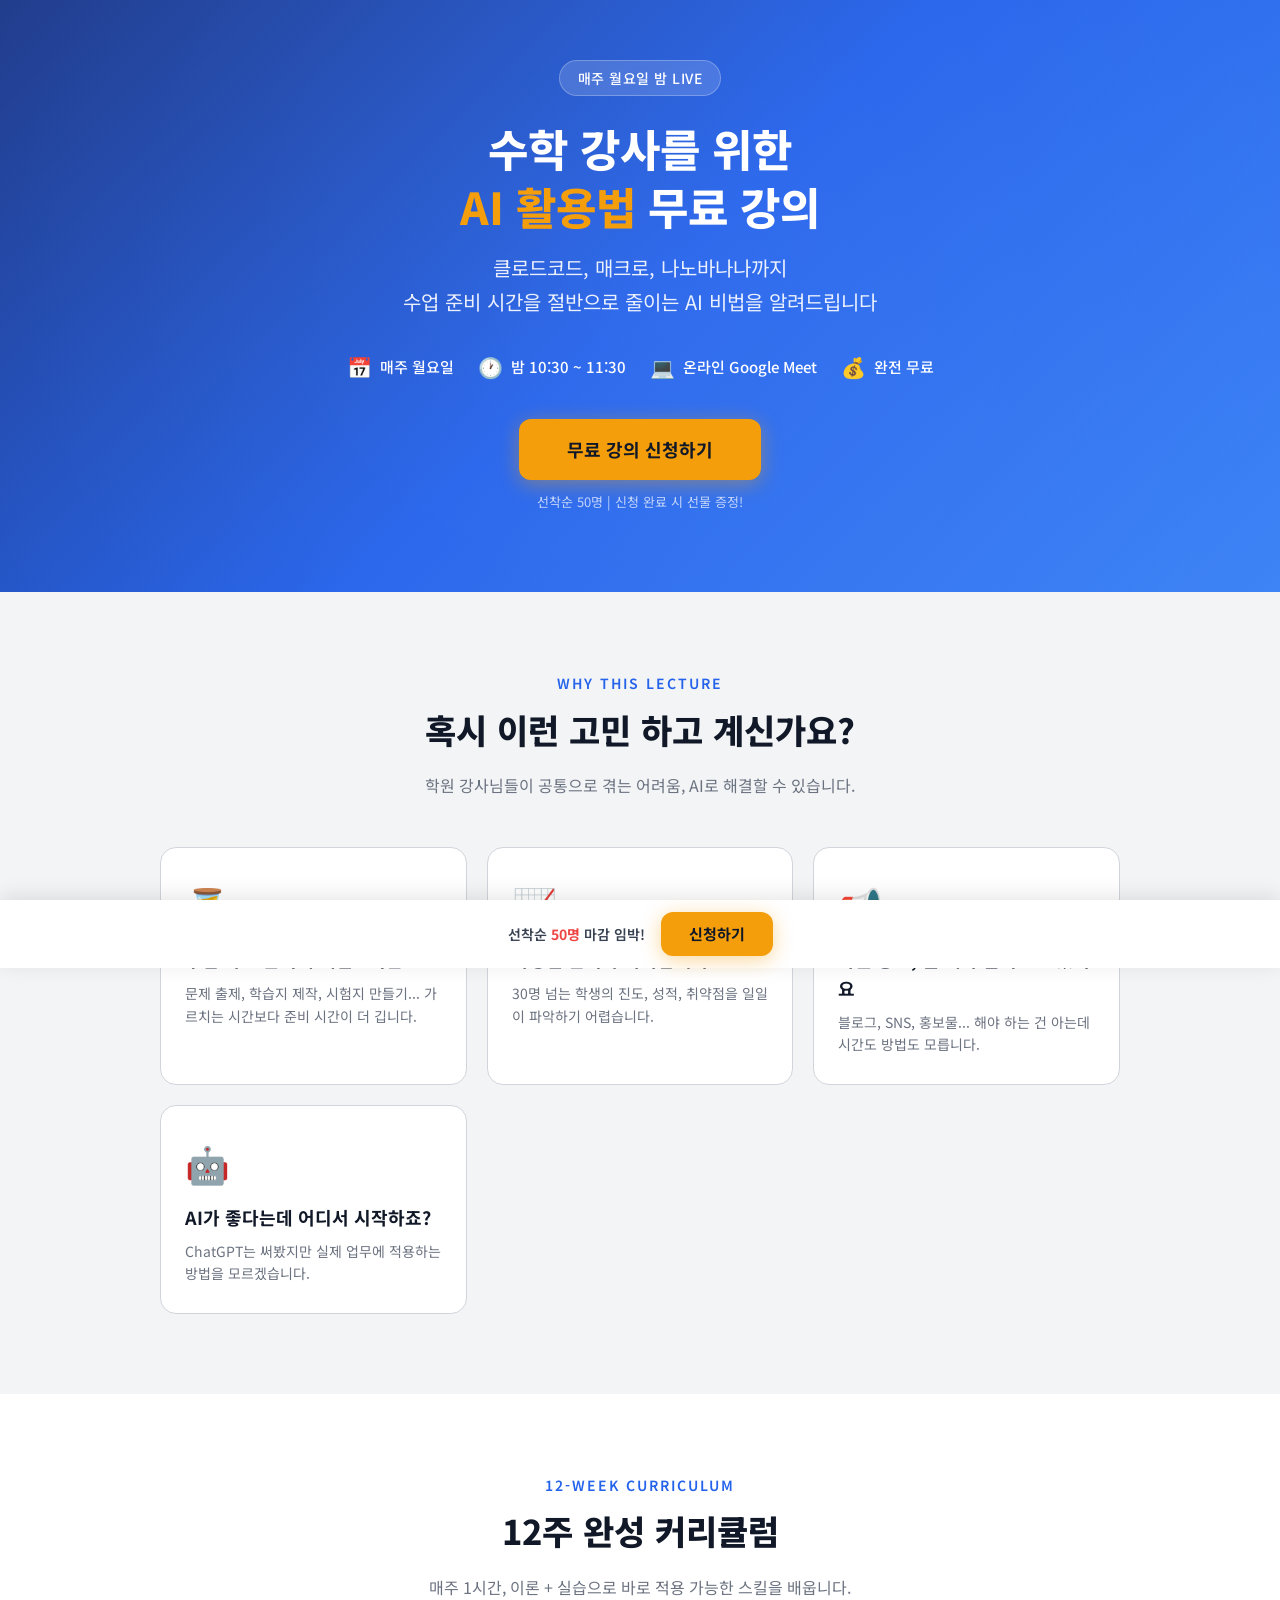
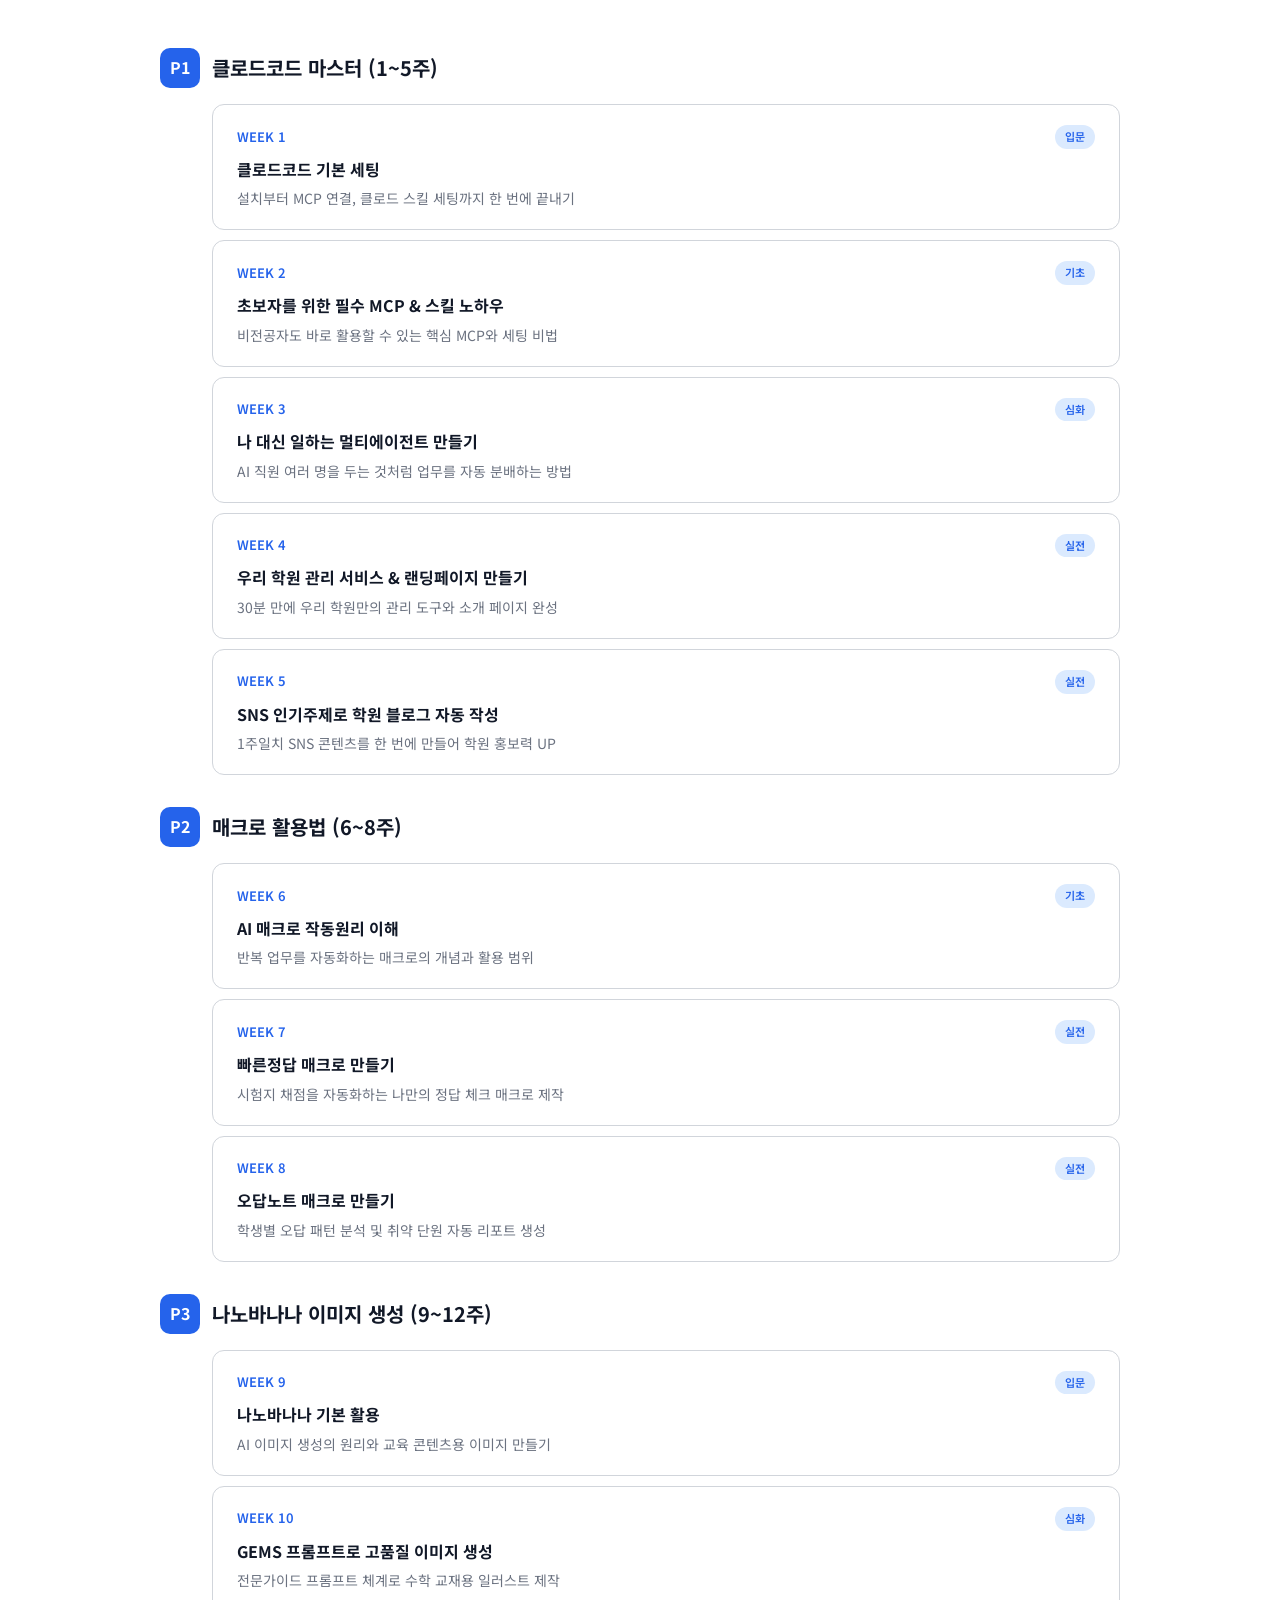
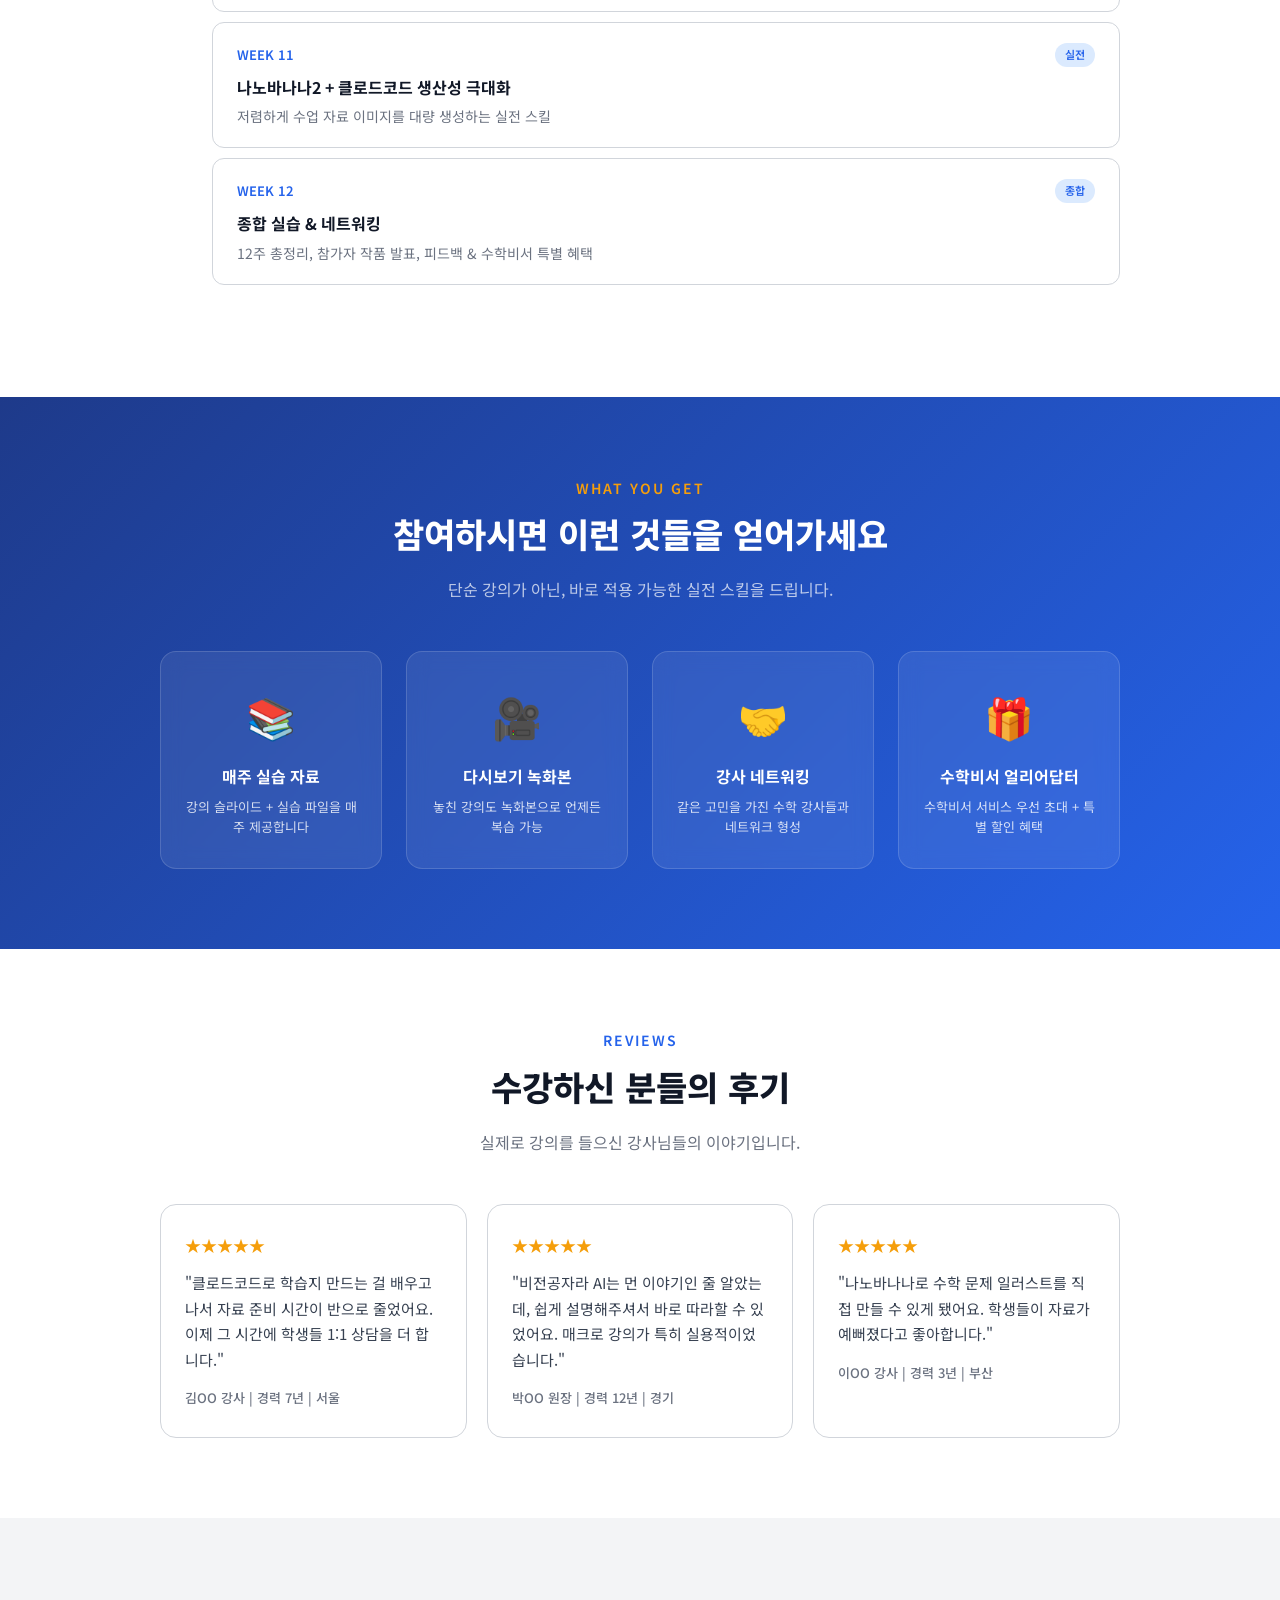
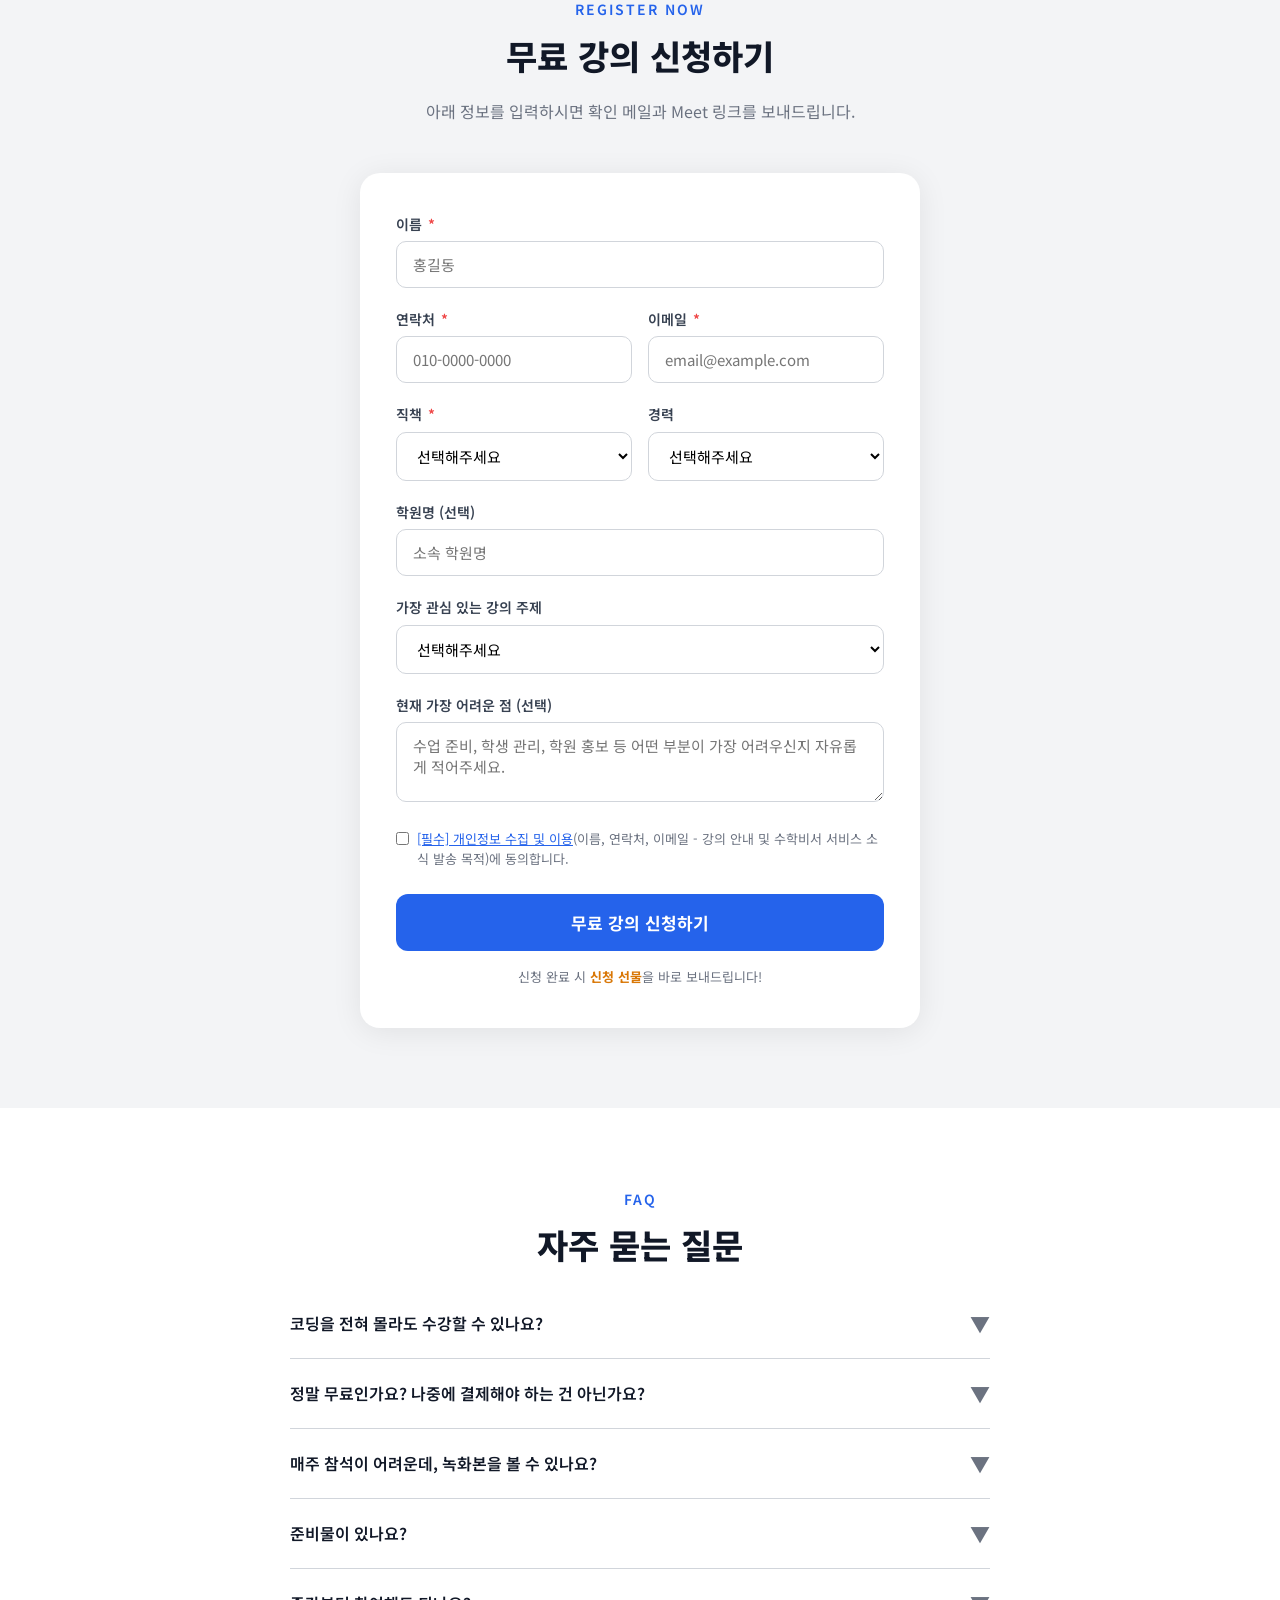
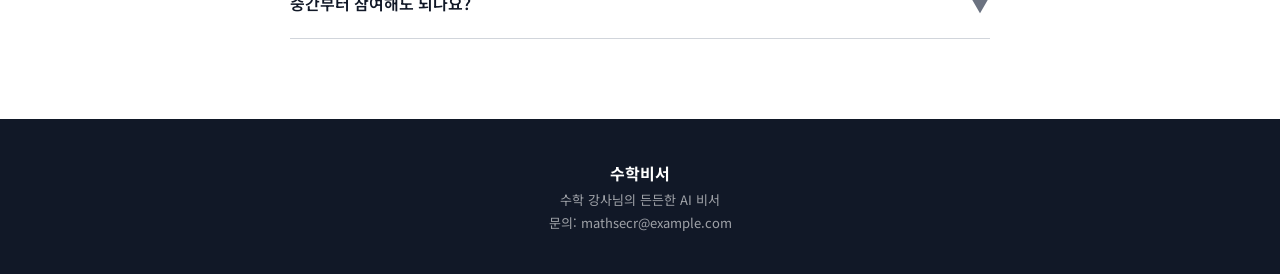
==== index.html @ 3b05a158 "수학비서 AI 강의 랜딩페이지 + GAS 자동화 시스템 - 랜딩페이지: 강의 소개, 커리큘럼, 후기, 신청 폼 - 2단계 신청 플로우: 기본 폼 → 인식도 설문 모달 → 완료 - " ====
<!DOCTYPE html>
<html lang="ko">
<head>
  <meta charset="UTF-8">
  <meta name="viewport" content="width=device-width, initial-scale=1.0">
  <title>수학비서 AI 활용법 강의 - 매주 월요일 밤 10:30</title>
  <meta name="description" content="학원 강사님, 원장님을 위한 AI 활용법 무료 강의. 클로드코드, 매크로, 나노바나나로 수업 준비 시간을 절반으로 줄이세요.">
  <link rel="preconnect" href="https://fonts.googleapis.com">
  <link href="https://fonts.googleapis.com/css2?family=Noto+Sans+KR:wght@400;500;600;700;800&display=swap" rel="stylesheet">
  <style>
    * { margin: 0; padding: 0; box-sizing: border-box; }

    :root {
      --primary: #2563EB;
      --primary-dark: #1D4ED8;
      --primary-light: #DBEAFE;
      --accent: #F59E0B;
      --accent-dark: #D97706;
      --dark: #111827;
      --gray-700: #374151;
      --gray-500: #6B7280;
      --gray-300: #D1D5DB;
      --gray-100: #F3F4F6;
      --white: #FFFFFF;
      --success: #10B981;
    }

    body {
      font-family: 'Noto Sans KR', -apple-system, BlinkMacSystemFont, sans-serif;
      color: var(--dark);
      line-height: 1.6;
      overflow-x: hidden;
    }

    /* ── Hero Section ── */
    .hero {
      background: linear-gradient(135deg, #1E3A8A 0%, #2563EB 50%, #3B82F6 100%);
      color: var(--white);
      padding: 60px 20px 80px;
      text-align: center;
      position: relative;
      overflow: hidden;
    }

    .hero::before {
      content: '';
      position: absolute;
      top: -50%;
      left: -50%;
      width: 200%;
      height: 200%;
      background: radial-gradient(circle, rgba(255,255,255,0.05) 0%, transparent 70%);
      animation: pulse 8s ease-in-out infinite;
    }

    @keyframes pulse {
      0%, 100% { transform: scale(1); }
      50% { transform: scale(1.1); }
    }

    .hero-content {
      position: relative;
      z-index: 1;
      max-width: 720px;
      margin: 0 auto;
    }

    .badge {
      display: inline-block;
      background: rgba(255, 255, 255, 0.15);
      backdrop-filter: blur(10px);
      border: 1px solid rgba(255, 255, 255, 0.25);
      padding: 6px 18px;
      border-radius: 50px;
      font-size: 14px;
      font-weight: 500;
      margin-bottom: 24px;
      letter-spacing: 0.5px;
    }

    .hero h1 {
      font-size: clamp(28px, 5vw, 44px);
      font-weight: 800;
      line-height: 1.3;
      margin-bottom: 16px;
    }

    .hero h1 .highlight {
      color: var(--accent);
    }

    .hero-desc {
      font-size: clamp(16px, 2.5vw, 20px);
      opacity: 0.9;
      margin-bottom: 32px;
      line-height: 1.7;
    }

    .hero-meta {
      display: flex;
      justify-content: center;
      gap: 24px;
      flex-wrap: wrap;
      margin-bottom: 36px;
    }

    .hero-meta-item {
      display: flex;
      align-items: center;
      gap: 8px;
      font-size: 15px;
      font-weight: 500;
    }

    .hero-meta-item .icon {
      font-size: 20px;
    }

    .cta-button {
      display: inline-block;
      background: var(--accent);
      color: var(--dark);
      padding: 16px 48px;
      border-radius: 12px;
      font-size: 18px;
      font-weight: 700;
      text-decoration: none;
      transition: all 0.3s;
      border: none;
      cursor: pointer;
      box-shadow: 0 4px 20px rgba(245, 158, 11, 0.4);
    }

    .cta-button:hover {
      background: var(--accent-dark);
      transform: translateY(-2px);
      box-shadow: 0 6px 25px rgba(245, 158, 11, 0.5);
    }

    .cta-sub {
      margin-top: 12px;
      font-size: 13px;
      opacity: 0.7;
    }

    /* ── Section common ── */
    section {
      padding: 80px 20px;
    }

    .container {
      max-width: 960px;
      margin: 0 auto;
    }

    .section-label {
      text-align: center;
      font-size: 14px;
      font-weight: 600;
      color: var(--primary);
      text-transform: uppercase;
      letter-spacing: 2px;
      margin-bottom: 8px;
    }

    .section-title {
      text-align: center;
      font-size: clamp(24px, 4vw, 34px);
      font-weight: 800;
      margin-bottom: 16px;
    }

    .section-desc {
      text-align: center;
      font-size: 16px;
      color: var(--gray-500);
      max-width: 600px;
      margin: 0 auto 48px;
    }

    /* ── Pain Points ── */
    .pain-section {
      background: var(--gray-100);
    }

    .pain-grid {
      display: grid;
      grid-template-columns: repeat(auto-fit, minmax(260px, 1fr));
      gap: 20px;
    }

    .pain-card {
      background: var(--white);
      border-radius: 16px;
      padding: 28px 24px;
      border: 1px solid var(--gray-300);
      transition: transform 0.2s;
    }

    .pain-card:hover {
      transform: translateY(-4px);
    }

    .pain-icon {
      font-size: 36px;
      margin-bottom: 12px;
    }

    .pain-card h3 {
      font-size: 18px;
      font-weight: 700;
      margin-bottom: 8px;
    }

    .pain-card p {
      font-size: 14px;
      color: var(--gray-500);
      line-height: 1.6;
    }

    /* ── Curriculum ── */
    .curriculum-list {
      display: flex;
      flex-direction: column;
      gap: 16px;
    }

    .curr-part {
      margin-bottom: 32px;
    }

    .curr-part-header {
      display: flex;
      align-items: center;
      gap: 12px;
      margin-bottom: 16px;
    }

    .curr-part-num {
      background: var(--primary);
      color: var(--white);
      width: 40px;
      height: 40px;
      border-radius: 10px;
      display: flex;
      align-items: center;
      justify-content: center;
      font-weight: 700;
      font-size: 16px;
      flex-shrink: 0;
    }

    .curr-part-title {
      font-size: 20px;
      font-weight: 700;
    }

    .curr-week {
      background: var(--white);
      border: 1px solid var(--gray-300);
      border-radius: 12px;
      padding: 20px 24px;
      margin-left: 52px;
      margin-bottom: 10px;
      transition: border-color 0.2s;
    }

    .curr-week:hover {
      border-color: var(--primary);
    }

    .curr-week-header {
      display: flex;
      justify-content: space-between;
      align-items: center;
      margin-bottom: 8px;
    }

    .curr-week-num {
      font-size: 13px;
      font-weight: 600;
      color: var(--primary);
    }

    .curr-week-tag {
      font-size: 11px;
      background: var(--primary-light);
      color: var(--primary);
      padding: 3px 10px;
      border-radius: 50px;
      font-weight: 600;
    }

    .curr-week h4 {
      font-size: 16px;
      font-weight: 700;
      margin-bottom: 6px;
    }

    .curr-week p {
      font-size: 14px;
      color: var(--gray-500);
      line-height: 1.5;
    }

    /* ── Benefits ── */
    .benefit-section {
      background: linear-gradient(135deg, #1E3A8A 0%, #2563EB 100%);
      color: var(--white);
    }

    .benefit-section .section-label { color: var(--accent); }
    .benefit-section .section-desc { color: rgba(255,255,255,0.7); }

    .benefit-grid {
      display: grid;
      grid-template-columns: repeat(auto-fit, minmax(200px, 1fr));
      gap: 24px;
    }

    .benefit-card {
      text-align: center;
      padding: 32px 20px;
      background: rgba(255, 255, 255, 0.08);
      border: 1px solid rgba(255, 255, 255, 0.15);
      border-radius: 16px;
      backdrop-filter: blur(10px);
    }

    .benefit-icon {
      font-size: 40px;
      margin-bottom: 16px;
    }

    .benefit-card h3 {
      font-size: 16px;
      font-weight: 700;
      margin-bottom: 8px;
    }

    .benefit-card p {
      font-size: 13px;
      opacity: 0.8;
      line-height: 1.5;
    }

    /* ── Reviews ── */
    .review-grid {
      display: grid;
      grid-template-columns: repeat(auto-fit, minmax(280px, 1fr));
      gap: 20px;
    }

    .review-card {
      background: var(--white);
      border: 1px solid var(--gray-300);
      border-radius: 16px;
      padding: 28px 24px;
    }

    .review-stars {
      color: var(--accent);
      font-size: 16px;
      margin-bottom: 12px;
    }

    .review-text {
      font-size: 15px;
      line-height: 1.7;
      margin-bottom: 16px;
      color: var(--gray-700);
    }

    .review-author {
      font-size: 13px;
      color: var(--gray-500);
      font-weight: 500;
    }

    /* ── Registration Form ── */
    .form-section {
      background: var(--gray-100);
    }

    .form-wrapper {
      max-width: 560px;
      margin: 0 auto;
      background: var(--white);
      border-radius: 20px;
      padding: 40px 36px;
      box-shadow: 0 4px 30px rgba(0, 0, 0, 0.08);
    }

    .form-group {
      margin-bottom: 20px;
    }

    .form-group label {
      display: block;
      font-size: 14px;
      font-weight: 600;
      margin-bottom: 6px;
      color: var(--gray-700);
    }

    .form-group label .required {
      color: #EF4444;
      margin-left: 2px;
    }

    .form-group input,
    .form-group select,
    .form-group textarea {
      width: 100%;
      padding: 12px 16px;
      border: 1px solid var(--gray-300);
      border-radius: 10px;
      font-size: 15px;
      font-family: inherit;
      transition: border-color 0.2s;
      background: var(--white);
    }

    .form-group input:focus,
    .form-group select:focus,
    .form-group textarea:focus {
      outline: none;
      border-color: var(--primary);
      box-shadow: 0 0 0 3px var(--primary-light);
    }

    .form-group textarea {
      height: 80px;
      resize: vertical;
    }

    .form-row {
      display: grid;
      grid-template-columns: 1fr 1fr;
      gap: 16px;
    }

    /* ── Survey Section ── */
    .survey-divider {
      text-align: center;
      margin: 32px 0 24px;
      position: relative;
    }

    .survey-divider::before {
      content: '';
      position: absolute;
      top: 50%;
      left: 0;
      right: 0;
      height: 1px;
      background: var(--gray-300);
    }

    .survey-divider span {
      position: relative;
      background: var(--white);
      padding: 0 16px;
      font-size: 15px;
      font-weight: 700;
      color: var(--primary);
    }

    .survey-intro {
      font-size: 13px;
      color: var(--gray-500);
      text-align: center;
      margin-bottom: 24px;
      line-height: 1.6;
    }

    .survey-category {
      margin-bottom: 20px;
    }

    .survey-category-title {
      font-size: 14px;
      font-weight: 700;
      color: var(--gray-700);
      margin-bottom: 10px;
      padding-left: 4px;
      display: flex;
      align-items: center;
      gap: 6px;
    }

    .survey-category-title .cat-icon {
      font-size: 16px;
    }

    .survey-item {
      display: flex;
      justify-content: space-between;
      align-items: center;
      padding: 10px 14px;
      background: var(--gray-100);
      border-radius: 10px;
      margin-bottom: 8px;
      gap: 12px;
    }

    .survey-item-text {
      font-size: 13px;
      color: var(--gray-700);
      line-height: 1.5;
      flex: 1;
    }

    .ox-toggle {
      display: flex;
      gap: 4px;
      flex-shrink: 0;
    }

    .ox-btn {
      width: 36px;
      height: 32px;
      border: 1.5px solid var(--gray-300);
      border-radius: 8px;
      background: var(--white);
      font-size: 13px;
      font-weight: 700;
      cursor: pointer;
      transition: all 0.2s;
      font-family: inherit;
      color: var(--gray-500);
    }

    .ox-btn:hover {
      border-color: var(--primary);
    }

    .ox-btn.selected-o {
      background: #DBEAFE;
      border-color: var(--primary);
      color: var(--primary);
    }

    .ox-btn.selected-x {
      background: #FEE2E2;
      border-color: #EF4444;
      color: #EF4444;
    }

    .chip-group {
      display: flex;
      flex-wrap: wrap;
      gap: 8px;
    }

    .chip {
      padding: 6px 14px;
      border: 1.5px solid var(--gray-300);
      border-radius: 50px;
      font-size: 13px;
      background: var(--white);
      cursor: pointer;
      transition: all 0.2s;
      font-family: inherit;
      color: var(--gray-700);
    }

    .chip:hover {
      border-color: var(--primary);
    }

    .chip.selected {
      background: var(--primary-light);
      border-color: var(--primary);
      color: var(--primary);
      font-weight: 600;
    }

    .checkbox-group {
      display: flex;
      align-items: flex-start;
      gap: 8px;
      margin-top: 16px;
    }

    .checkbox-group input[type="checkbox"] {
      width: auto;
      margin-top: 3px;
    }

    .checkbox-group label {
      font-size: 13px;
      color: var(--gray-500);
      font-weight: 400;
      margin-bottom: 0;
    }

    .checkbox-group a {
      color: var(--primary);
      text-decoration: underline;
    }

    .submit-btn {
      width: 100%;
      padding: 16px;
      background: var(--primary);
      color: var(--white);
      border: none;
      border-radius: 12px;
      font-size: 17px;
      font-weight: 700;
      font-family: inherit;
      cursor: pointer;
      transition: all 0.3s;
      margin-top: 24px;
    }

    .submit-btn:hover {
      background: var(--primary-dark);
      transform: translateY(-1px);
    }

    .submit-btn:disabled {
      background: var(--gray-300);
      cursor: not-allowed;
      transform: none;
    }

    .form-note {
      text-align: center;
      font-size: 13px;
      color: var(--gray-500);
      margin-top: 16px;
    }

    /* ── Success Modal ── */
    .modal-overlay {
      display: none;
      position: fixed;
      top: 0;
      left: 0;
      width: 100%;
      height: 100%;
      background: rgba(0, 0, 0, 0.5);
      z-index: 1000;
      justify-content: center;
      align-items: center;
      padding: 20px;
    }

    .modal-overlay.active {
      display: flex;
    }

    .modal {
      background: var(--white);
      border-radius: 20px;
      padding: 48px 36px;
      max-width: 460px;
      width: 100%;
      text-align: center;
      animation: modalIn 0.3s ease-out;
    }

    @keyframes modalIn {
      from { transform: scale(0.9); opacity: 0; }
      to { transform: scale(1); opacity: 1; }
    }

    .modal-icon {
      font-size: 56px;
      margin-bottom: 16px;
    }

    .modal h2 {
      font-size: 22px;
      font-weight: 800;
      margin-bottom: 12px;
    }

    .modal p {
      font-size: 15px;
      color: var(--gray-500);
      line-height: 1.7;
      margin-bottom: 24px;
    }

    .modal-btn {
      display: inline-block;
      padding: 12px 36px;
      background: var(--primary);
      color: var(--white);
      border: none;
      border-radius: 10px;
      font-size: 15px;
      font-weight: 600;
      font-family: inherit;
      cursor: pointer;
      transition: background 0.2s;
    }

    .modal-btn:hover {
      background: var(--primary-dark);
    }

    /* ── Survey Modal ── */
    .survey-modal {
      background: var(--white);
      border-radius: 20px;
      max-width: 620px;
      width: 100%;
      max-height: 90vh;
      display: flex;
      flex-direction: column;
      animation: modalIn 0.3s ease-out;
    }

    .survey-modal-header {
      padding: 32px 32px 0;
      text-align: center;
      flex-shrink: 0;
    }

    .survey-modal-header .modal-icon {
      font-size: 48px;
      margin-bottom: 8px;
    }

    .survey-modal-header h2 {
      font-size: 20px;
      font-weight: 800;
      margin-bottom: 6px;
    }

    .survey-modal-header p {
      font-size: 13px;
      color: var(--gray-500);
      line-height: 1.6;
      margin-bottom: 0;
    }

    .survey-modal-body {
      padding: 24px 32px;
      overflow-y: auto;
      flex: 1;
    }

    .survey-modal-footer {
      padding: 16px 32px 28px;
      flex-shrink: 0;
      border-top: 1px solid var(--gray-100);
    }

    .survey-progress {
      display: flex;
      align-items: center;
      gap: 12px;
      margin-bottom: 16px;
    }

    .survey-progress-bar {
      flex: 1;
      height: 6px;
      background: var(--gray-100);
      border-radius: 3px;
      overflow: hidden;
    }

    .survey-progress-fill {
      height: 100%;
      background: var(--primary);
      border-radius: 3px;
      transition: width 0.3s ease;
      width: 0%;
    }

    .survey-progress-text {
      font-size: 12px;
      color: var(--gray-500);
      font-weight: 600;
      white-space: nowrap;
    }

    .gift-banner {
      display: flex;
      align-items: center;
      gap: 10px;
      background: linear-gradient(135deg, #FEF3C7, #FDE68A);
      border: 1.5px solid var(--accent);
      border-radius: 12px;
      padding: 12px 16px;
      margin-bottom: 14px;
    }

    .gift-banner-icon {
      font-size: 28px;
      flex-shrink: 0;
    }

    .gift-banner-text {
      font-size: 13px;
      color: var(--gray-700);
      line-height: 1.5;
    }

    .gift-banner-text strong {
      color: var(--accent-dark);
    }

    .survey-submit-btn {
      width: 100%;
      padding: 14px;
      background: linear-gradient(135deg, var(--accent), var(--accent-dark));
      color: var(--dark);
      border: none;
      border-radius: 12px;
      font-size: 16px;
      font-weight: 700;
      font-family: inherit;
      cursor: pointer;
      transition: all 0.3s;
      box-shadow: 0 4px 16px rgba(245, 158, 11, 0.35);
    }

    .survey-submit-btn:hover {
      background: linear-gradient(135deg, var(--accent-dark), #B45309);
      transform: translateY(-1px);
      box-shadow: 0 6px 20px rgba(245, 158, 11, 0.45);
    }

    .survey-submit-btn:disabled {
      background: var(--gray-300);
      cursor: not-allowed;
      transform: none;
    }

    @media (max-width: 640px) {
      .survey-modal {
        max-height: 95vh;
        border-radius: 16px;
      }
      .survey-modal-header { padding: 24px 20px 0; }
      .survey-modal-body { padding: 20px; }
      .survey-modal-footer { padding: 12px 20px 20px; }
    }

    /* ── FAQ ── */
    .faq-list {
      max-width: 700px;
      margin: 0 auto;
    }

    .faq-item {
      border-bottom: 1px solid var(--gray-300);
      padding: 20px 0;
    }

    .faq-question {
      display: flex;
      justify-content: space-between;
      align-items: center;
      cursor: pointer;
      font-size: 16px;
      font-weight: 600;
      color: var(--dark);
      background: none;
      border: none;
      width: 100%;
      text-align: left;
      font-family: inherit;
      padding: 0;
    }

    .faq-question .arrow {
      transition: transform 0.3s;
      font-size: 20px;
      color: var(--gray-500);
      flex-shrink: 0;
      margin-left: 12px;
    }

    .faq-item.open .faq-question .arrow {
      transform: rotate(180deg);
    }

    .faq-answer {
      max-height: 0;
      overflow: hidden;
      transition: max-height 0.3s ease, padding 0.3s ease;
    }

    .faq-item.open .faq-answer {
      max-height: 200px;
      padding-top: 12px;
    }

    .faq-answer p {
      font-size: 14px;
      color: var(--gray-500);
      line-height: 1.7;
    }

    /* ── Footer ── */
    footer {
      background: var(--dark);
      color: rgba(255, 255, 255, 0.6);
      padding: 40px 20px;
      text-align: center;
      font-size: 13px;
      line-height: 1.8;
    }

    footer strong {
      color: var(--white);
      font-size: 16px;
    }

    /* ── Floating CTA ── */
    .floating-cta {
      position: fixed;
      bottom: 0;
      left: 0;
      right: 0;
      background: var(--white);
      padding: 12px 20px;
      box-shadow: 0 -4px 20px rgba(0, 0, 0, 0.1);
      z-index: 100;
      display: flex;
      justify-content: center;
      align-items: center;
      gap: 16px;
      transform: translateY(100%);
      transition: transform 0.3s;
    }

    .floating-cta.visible {
      transform: translateY(0);
    }

    .floating-cta-text {
      font-size: 14px;
      font-weight: 600;
      color: var(--gray-700);
    }

    .floating-cta-text .seats {
      color: #EF4444;
      font-weight: 700;
    }

    .floating-cta .cta-button {
      padding: 10px 28px;
      font-size: 15px;
    }

    /* ── Responsive ── */
    @media (max-width: 640px) {
      section { padding: 60px 16px; }
      .hero { padding: 48px 16px 64px; }
      .hero-meta { gap: 12px; }
      .form-wrapper { padding: 28px 20px; }
      .form-row { grid-template-columns: 1fr; }
      .curr-week { margin-left: 0; }
      .floating-cta-text { display: none; }
    }
  </style>
</head>
<body>

  <!-- ═══ HERO ═══ -->
  <section class="hero">
    <div class="hero-content">
      <div class="badge">매주 월요일 밤 LIVE</div>
      <h1>
        수학 강사를 위한<br>
        <span class="highlight">AI 활용법</span> 무료 강의
      </h1>
      <p class="hero-desc">
        클로드코드, 매크로, 나노바나나까지<br>
        수업 준비 시간을 절반으로 줄이는 AI 비법을 알려드립니다
      </p>
      <div class="hero-meta">
        <div class="hero-meta-item">
          <span class="icon">&#128197;</span>
          <span>매주 월요일</span>
        </div>
        <div class="hero-meta-item">
          <span class="icon">&#128336;</span>
          <span>밤 10:30 ~ 11:30</span>
        </div>
        <div class="hero-meta-item">
          <span class="icon">&#128187;</span>
          <span>온라인 Google Meet</span>
        </div>
        <div class="hero-meta-item">
          <span class="icon">&#128176;</span>
          <span>완전 무료</span>
        </div>
      </div>
      <a href="#register" class="cta-button">무료 강의 신청하기</a>
      <p class="cta-sub">선착순 50명 | 신청 완료 시 선물 증정!</p>
    </div>
  </section>

  <!-- ═══ PAIN POINTS ═══ -->
  <section class="pain-section">
    <div class="container">
      <div class="section-label">Why This Lecture</div>
      <h2 class="section-title">혹시 이런 고민 하고 계신가요?</h2>
      <p class="section-desc">학원 강사님들이 공통으로 겪는 어려움, AI로 해결할 수 있습니다.</p>
      <div class="pain-grid">
        <div class="pain-card">
          <div class="pain-icon">&#9203;</div>
          <h3>수업 자료 준비에 매일 3시간</h3>
          <p>문제 출제, 학습지 제작, 시험지 만들기... 가르치는 시간보다 준비 시간이 더 깁니다.</p>
        </div>
        <div class="pain-card">
          <div class="pain-icon">&#128200;</div>
          <h3>학생별 관리가 막막합니다</h3>
          <p>30명 넘는 학생의 진도, 성적, 취약점을 일일이 파악하기 어렵습니다.</p>
        </div>
        <div class="pain-card">
          <div class="pain-icon">&#128226;</div>
          <h3>학원 홍보, 뭘 해야 할지 모르겠어요</h3>
          <p>블로그, SNS, 홍보물... 해야 하는 건 아는데 시간도 방법도 모릅니다.</p>
        </div>
        <div class="pain-card">
          <div class="pain-icon">&#129302;</div>
          <h3>AI가 좋다는데 어디서 시작하죠?</h3>
          <p>ChatGPT는 써봤지만 실제 업무에 적용하는 방법을 모르겠습니다.</p>
        </div>
      </div>
    </div>
  </section>

  <!-- ═══ CURRICULUM ═══ -->
  <section>
    <div class="container">
      <div class="section-label">12-Week Curriculum</div>
      <h2 class="section-title">12주 완성 커리큘럼</h2>
      <p class="section-desc">매주 1시간, 이론 + 실습으로 바로 적용 가능한 스킬을 배웁니다.</p>

      <!-- Part 1 -->
      <div class="curr-part">
        <div class="curr-part-header">
          <div class="curr-part-num">P1</div>
          <div class="curr-part-title">클로드코드 마스터 (1~5주)</div>
        </div>
        <div class="curr-week">
          <div class="curr-week-header">
            <span class="curr-week-num">WEEK 1</span>
            <span class="curr-week-tag">입문</span>
          </div>
          <h4>클로드코드 기본 세팅</h4>
          <p>설치부터 MCP 연결, 클로드 스킬 세팅까지 한 번에 끝내기</p>
        </div>
        <div class="curr-week">
          <div class="curr-week-header">
            <span class="curr-week-num">WEEK 2</span>
            <span class="curr-week-tag">기초</span>
          </div>
          <h4>초보자를 위한 필수 MCP & 스킬 노하우</h4>
          <p>비전공자도 바로 활용할 수 있는 핵심 MCP와 세팅 비법</p>
        </div>
        <div class="curr-week">
          <div class="curr-week-header">
            <span class="curr-week-num">WEEK 3</span>
            <span class="curr-week-tag">심화</span>
          </div>
          <h4>나 대신 일하는 멀티에이전트 만들기</h4>
          <p>AI 직원 여러 명을 두는 것처럼 업무를 자동 분배하는 방법</p>
        </div>
        <div class="curr-week">
          <div class="curr-week-header">
            <span class="curr-week-num">WEEK 4</span>
            <span class="curr-week-tag">실전</span>
          </div>
          <h4>우리 학원 관리 서비스 & 랜딩페이지 만들기</h4>
          <p>30분 만에 우리 학원만의 관리 도구와 소개 페이지 완성</p>
        </div>
        <div class="curr-week">
          <div class="curr-week-header">
            <span class="curr-week-num">WEEK 5</span>
            <span class="curr-week-tag">실전</span>
          </div>
          <h4>SNS 인기주제로 학원 블로그 자동 작성</h4>
          <p>1주일치 SNS 콘텐츠를 한 번에 만들어 학원 홍보력 UP</p>
        </div>
      </div>

      <!-- Part 2 -->
      <div class="curr-part">
        <div class="curr-part-header">
          <div class="curr-part-num">P2</div>
          <div class="curr-part-title">매크로 활용법 (6~8주)</div>
        </div>
        <div class="curr-week">
          <div class="curr-week-header">
            <span class="curr-week-num">WEEK 6</span>
            <span class="curr-week-tag">기초</span>
          </div>
          <h4>AI 매크로 작동원리 이해</h4>
          <p>반복 업무를 자동화하는 매크로의 개념과 활용 범위</p>
        </div>
        <div class="curr-week">
          <div class="curr-week-header">
            <span class="curr-week-num">WEEK 7</span>
            <span class="curr-week-tag">실전</span>
          </div>
          <h4>빠른정답 매크로 만들기</h4>
          <p>시험지 채점을 자동화하는 나만의 정답 체크 매크로 제작</p>
        </div>
        <div class="curr-week">
          <div class="curr-week-header">
            <span class="curr-week-num">WEEK 8</span>
            <span class="curr-week-tag">실전</span>
          </div>
          <h4>오답노트 매크로 만들기</h4>
          <p>학생별 오답 패턴 분석 및 취약 단원 자동 리포트 생성</p>
        </div>
      </div>

      <!-- Part 3 -->
      <div class="curr-part">
        <div class="curr-part-header">
          <div class="curr-part-num">P3</div>
          <div class="curr-part-title">나노바나나 이미지 생성 (9~12주)</div>
        </div>
        <div class="curr-week">
          <div class="curr-week-header">
            <span class="curr-week-num">WEEK 9</span>
            <span class="curr-week-tag">입문</span>
          </div>
          <h4>나노바나나 기본 활용</h4>
          <p>AI 이미지 생성의 원리와 교육 콘텐츠용 이미지 만들기</p>
        </div>
        <div class="curr-week">
          <div class="curr-week-header">
            <span class="curr-week-num">WEEK 10</span>
            <span class="curr-week-tag">심화</span>
          </div>
          <h4>GEMS 프롬프트로 고품질 이미지 생성</h4>
          <p>전문가이드 프롬프트 체계로 수학 교재용 일러스트 제작</p>
        </div>
        <div class="curr-week">
          <div class="curr-week-header">
            <span class="curr-week-num">WEEK 11</span>
            <span class="curr-week-tag">실전</span>
          </div>
          <h4>나노바나나2 + 클로드코드 생산성 극대화</h4>
          <p>저렴하게 수업 자료 이미지를 대량 생성하는 실전 스킬</p>
        </div>
        <div class="curr-week">
          <div class="curr-week-header">
            <span class="curr-week-num">WEEK 12</span>
            <span class="curr-week-tag">종합</span>
          </div>
          <h4>종합 실습 & 네트워킹</h4>
          <p>12주 총정리, 참가자 작품 발표, 피드백 & 수학비서 특별 혜택</p>
        </div>
      </div>
    </div>
  </section>

  <!-- ═══ BENEFITS ═══ -->
  <section class="benefit-section">
    <div class="container">
      <div class="section-label">What You Get</div>
      <h2 class="section-title">참여하시면 이런 것들을 얻어가세요</h2>
      <p class="section-desc">단순 강의가 아닌, 바로 적용 가능한 실전 스킬을 드립니다.</p>
      <div class="benefit-grid">
        <div class="benefit-card">
          <div class="benefit-icon">&#128218;</div>
          <h3>매주 실습 자료</h3>
          <p>강의 슬라이드 + 실습 파일을 매주 제공합니다</p>
        </div>
        <div class="benefit-card">
          <div class="benefit-icon">&#127909;</div>
          <h3>다시보기 녹화본</h3>
          <p>놓친 강의도 녹화본으로 언제든 복습 가능</p>
        </div>
        <div class="benefit-card">
          <div class="benefit-icon">&#129309;</div>
          <h3>강사 네트워킹</h3>
          <p>같은 고민을 가진 수학 강사들과 네트워크 형성</p>
        </div>
        <div class="benefit-card">
          <div class="benefit-icon">&#127873;</div>
          <h3>수학비서 얼리어답터</h3>
          <p>수학비서 서비스 우선 초대 + 특별 할인 혜택</p>
        </div>
      </div>
    </div>
  </section>

  <!-- ═══ REVIEWS ═══ -->
  <section>
    <div class="container">
      <div class="section-label">Reviews</div>
      <h2 class="section-title">수강하신 분들의 후기</h2>
      <p class="section-desc">실제로 강의를 들으신 강사님들의 이야기입니다.</p>
      <div class="review-grid" id="reviewGrid">
        <div class="review-card">
          <div class="review-stars">&#9733;&#9733;&#9733;&#9733;&#9733;</div>
          <p class="review-text">"클로드코드로 학습지 만드는 걸 배우고 나서 자료 준비 시간이 반으로 줄었어요. 이제 그 시간에 학생들 1:1 상담을 더 합니다."</p>
          <div class="review-author">김OO 강사 | 경력 7년 | 서울</div>
        </div>
        <div class="review-card">
          <div class="review-stars">&#9733;&#9733;&#9733;&#9733;&#9733;</div>
          <p class="review-text">"비전공자라 AI는 먼 이야기인 줄 알았는데, 쉽게 설명해주셔서 바로 따라할 수 있었어요. 매크로 강의가 특히 실용적이었습니다."</p>
          <div class="review-author">박OO 원장 | 경력 12년 | 경기</div>
        </div>
        <div class="review-card">
          <div class="review-stars">&#9733;&#9733;&#9733;&#9733;&#9733;</div>
          <p class="review-text">"나노바나나로 수학 문제 일러스트를 직접 만들 수 있게 됐어요. 학생들이 자료가 예뻐졌다고 좋아합니다."</p>
          <div class="review-author">이OO 강사 | 경력 3년 | 부산</div>
        </div>
      </div>
    </div>
  </section>

  <!-- ═══ REGISTRATION FORM ═══ -->
  <section class="form-section" id="register">
    <div class="container">
      <div class="section-label">Register Now</div>
      <h2 class="section-title">무료 강의 신청하기</h2>
      <p class="section-desc">아래 정보를 입력하시면 확인 메일과 Meet 링크를 보내드립니다.</p>
      <div class="form-wrapper">
        <form id="registrationForm" novalidate>
          <div class="form-group">
            <label>이름 <span class="required">*</span></label>
            <input type="text" name="name" placeholder="홍길동" required>
          </div>
          <div class="form-row">
            <div class="form-group">
              <label>연락처 <span class="required">*</span></label>
              <input type="tel" name="phone" placeholder="010-0000-0000" required>
            </div>
            <div class="form-group">
              <label>이메일 <span class="required">*</span></label>
              <input type="email" name="email" placeholder="email@example.com" required>
            </div>
          </div>
          <div class="form-row">
            <div class="form-group">
              <label>직책 <span class="required">*</span></label>
              <select name="role" required>
                <option value="" disabled selected>선택해주세요</option>
                <option value="teacher">학원 강사</option>
                <option value="owner">학원 원장</option>
                <option value="tutor">개인 과외</option>
                <option value="other">기타</option>
              </select>
            </div>
            <div class="form-group">
              <label>경력</label>
              <select name="experience">
                <option value="" disabled selected>선택해주세요</option>
                <option value="0-2">0~2년</option>
                <option value="3-5">3~5년</option>
                <option value="6-10">6~10년</option>
                <option value="10+">10년 이상</option>
              </select>
            </div>
          </div>
          <div class="form-group">
            <label>학원명 (선택)</label>
            <input type="text" name="academy" placeholder="소속 학원명">
          </div>
          <div class="form-group">
            <label>가장 관심 있는 강의 주제</label>
            <select name="interest">
              <option value="" disabled selected>선택해주세요</option>
              <option value="claude-code">클로드코드 (AI 코딩 도구)</option>
              <option value="macro">매크로 (업무 자동화)</option>
              <option value="nano-banana">나노바나나 (이미지 생성)</option>
              <option value="all">전체 다 관심있어요</option>
            </select>
          </div>
          <div class="form-group">
            <label>현재 가장 어려운 점 (선택)</label>
            <textarea name="challenge" placeholder="수업 준비, 학생 관리, 학원 홍보 등 어떤 부분이 가장 어려우신지 자유롭게 적어주세요."></textarea>
          </div>

          <div class="checkbox-group">
            <input type="checkbox" id="agree-all" name="privacy" required>
            <label for="agree-all">
              <a href="#" onclick="return false;">[필수] 개인정보 수집 및 이용</a>(이름, 연락처, 이메일 - 강의 안내 및 수학비서 서비스 소식 발송 목적)에 동의합니다.
            </label>
          </div>

          <button type="submit" class="submit-btn" id="submitBtn">무료 강의 신청하기</button>
          <p class="form-note">신청 완료 시 <strong style="color: var(--accent-dark);">신청 선물</strong>을 바로 보내드립니다!</p>
        </form>
      </div>
    </div>
  </section>

  <!-- ═══ FAQ ═══ -->
  <section>
    <div class="container">
      <div class="section-label">FAQ</div>
      <h2 class="section-title">자주 묻는 질문</h2>
      <div class="faq-list">
        <div class="faq-item">
          <button class="faq-question">
            <span>코딩을 전혀 몰라도 수강할 수 있나요?</span>
            <span class="arrow">&#9660;</span>
          </button>
          <div class="faq-answer">
            <p>네, 물론입니다! 비전공자와 코딩 초보자를 기준으로 설명합니다. 클릭과 복사-붙여넣기만 할 수 있으면 충분합니다.</p>
          </div>
        </div>
        <div class="faq-item">
          <button class="faq-question">
            <span>정말 무료인가요? 나중에 결제해야 하는 건 아닌가요?</span>
            <span class="arrow">&#9660;</span>
          </button>
          <div class="faq-answer">
            <p>12주 전 과정 완전 무료입니다. 별도 결제나 숨겨진 비용은 없습니다. 수학비서 서비스는 별도이며, 관심 있으신 분에게만 안내드립니다.</p>
          </div>
        </div>
        <div class="faq-item">
          <button class="faq-question">
            <span>매주 참석이 어려운데, 녹화본을 볼 수 있나요?</span>
            <span class="arrow">&#9660;</span>
          </button>
          <div class="faq-answer">
            <p>모든 강의는 녹화되며, 신청자에게 다시보기 링크를 보내드립니다. 다만 라이브 참여 시 실시간 질의응답이 가능해 더 효과적입니다.</p>
          </div>
        </div>
        <div class="faq-item">
          <button class="faq-question">
            <span>준비물이 있나요?</span>
            <span class="arrow">&#9660;</span>
          </button>
          <div class="faq-answer">
            <p>노트북(또는 데스크톱)과 인터넷 연결만 있으면 됩니다. Google Meet으로 진행하므로 별도 프로그램 설치가 필요 없습니다. 브라우저에서 바로 접속 가능합니다.</p>
          </div>
        </div>
        <div class="faq-item">
          <button class="faq-question">
            <span>중간부터 참여해도 되나요?</span>
            <span class="arrow">&#9660;</span>
          </button>
          <div class="faq-answer">
            <p>가능합니다! 각 주차별로 독립적인 주제를 다루기 때문에 관심 있는 주차부터 참여하셔도 됩니다. 이전 강의는 녹화본으로 보실 수 있습니다.</p>
          </div>
        </div>
      </div>
    </div>
  </section>

  <!-- ═══ FOOTER ═══ -->
  <footer>
    <strong>수학비서</strong><br>
    수학 강사님의 든든한 AI 비서<br>
    문의: mathsecr@example.com
  </footer>

  <!-- ═══ FLOATING CTA ═══ -->
  <div class="floating-cta" id="floatingCta">
    <span class="floating-cta-text">선착순 <span class="seats">50명</span> 마감 임박!</span>
    <a href="#register" class="cta-button">신청하기</a>
  </div>

  <!-- ═══ SURVEY MODAL ═══ -->
  <div class="modal-overlay" id="surveyModal">
    <div class="survey-modal">
      <div class="survey-modal-header">
        <div class="modal-icon">&#127381;</div>
        <h2>설문 작성하고 신청 선물 받기!</h2>
        <p>간단한 설문만 완료하시면 <strong style="color: var(--accent-dark);">신청 선물</strong>을 바로 보내드립니다.<br>수학비서에 대해 알고 계신 만큼 O/X로 체크해주세요.</p>
      </div>
      <div class="survey-modal-body">

        <!-- 교육 대상 & 지역 -->
        <div class="survey-category">
          <div class="survey-category-title"><span class="cat-icon">&#127979;</span> 기본 정보</div>
          <div class="form-group" style="margin-bottom: 12px;">
            <label style="font-size: 13px; font-weight: 600;">주요 교육 대상 (복수 선택 가능)</label>
            <div class="chip-group" id="eduTarget">
              <button type="button" class="chip" data-value="elementary">초등</button>
              <button type="button" class="chip" data-value="middle">중등</button>
              <button type="button" class="chip" data-value="high">고등</button>
              <button type="button" class="chip" data-value="other-target">기타</button>
            </div>
          </div>
          <div class="form-group" style="margin-bottom: 0;">
            <label style="font-size: 13px; font-weight: 600;">주요 활동 지역</label>
            <select id="surveyRegion" style="width: 100%; padding: 10px 14px; border: 1px solid var(--gray-300); border-radius: 10px; font-size: 14px; font-family: inherit; background: var(--white);">
              <option value="" disabled selected>선택해주세요</option>
              <option value="서울">서울</option>
              <option value="인천">인천</option>
              <option value="경기">경기</option>
              <option value="강원">강원</option>
              <option value="충북">충북</option>
              <option value="충남">충남</option>
              <option value="세종">세종</option>
              <option value="대전">대전</option>
              <option value="전북">전북</option>
              <option value="전남">전남</option>
              <option value="광주">광주</option>
              <option value="경북">경북</option>
              <option value="경남">경남</option>
              <option value="대구">대구</option>
              <option value="울산">울산</option>
              <option value="부산">부산</option>
              <option value="제주">제주</option>
            </select>
          </div>
        </div>

        <!-- DB 기능 -->
        <div class="survey-category">
          <div class="survey-category-title"><span class="cat-icon">&#128451;</span> DB 기능</div>
          <div class="survey-item">
            <span class="survey-item-text">전국 학교의 최신 내신 기출 DB가 구축되어 있다.</span>
            <div class="ox-toggle">
              <button type="button" class="ox-btn" data-q="db1" data-val="O">O</button>
              <button type="button" class="ox-btn" data-q="db1" data-val="X">X</button>
            </div>
          </div>
          <div class="survey-item">
            <span class="survey-item-text">공공 모의고사 DB가 구축되어 있다.</span>
            <div class="ox-toggle">
              <button type="button" class="ox-btn" data-q="db2" data-val="O">O</button>
              <button type="button" class="ox-btn" data-q="db2" data-val="X">X</button>
            </div>
          </div>
          <div class="survey-item">
            <span class="survey-item-text">숫자 변형 문제 DB가 구축되어 있다.</span>
            <div class="ox-toggle">
              <button type="button" class="ox-btn" data-q="db3" data-val="O">O</button>
              <button type="button" class="ox-btn" data-q="db3" data-val="X">X</button>
            </div>
          </div>
          <div class="survey-item">
            <span class="survey-item-text">선생님이 원하는 문제를 DB화하여 출제할 수 있다.</span>
            <div class="ox-toggle">
              <button type="button" class="ox-btn" data-q="db4" data-val="O">O</button>
              <button type="button" class="ox-btn" data-q="db4" data-val="X">X</button>
            </div>
          </div>
        </div>

        <!-- 문제 검색 및 시험지 제작 -->
        <div class="survey-category">
          <div class="survey-category-title"><span class="cat-icon">&#128270;</span> 문제 검색 및 시험지 제작</div>
          <div class="survey-item">
            <span class="survey-item-text">키워드를 통해 문제를 검색할 수 있다.</span>
            <div class="ox-toggle">
              <button type="button" class="ox-btn" data-q="search1" data-val="O">O</button>
              <button type="button" class="ox-btn" data-q="search1" data-val="X">X</button>
            </div>
          </div>
          <div class="survey-item">
            <span class="survey-item-text">유형, 문항, 출처 기준으로 내신시험지를 찾을 수 있다.</span>
            <div class="ox-toggle">
              <button type="button" class="ox-btn" data-q="search2" data-val="O">O</button>
              <button type="button" class="ox-btn" data-q="search2" data-val="X">X</button>
            </div>
          </div>
          <div class="survey-item">
            <span class="survey-item-text">원하는 문제지를 출제하고 유사문제지를 바로 만들 수 있다.</span>
            <div class="ox-toggle">
              <button type="button" class="ox-btn" data-q="search3" data-val="O">O</button>
              <button type="button" class="ox-btn" data-q="search3" data-val="X">X</button>
            </div>
          </div>
          <div class="survey-item">
            <span class="survey-item-text">시험지를 한글 파일로 다운로드할 수 있다.</span>
            <div class="ox-toggle">
              <button type="button" class="ox-btn" data-q="search4" data-val="O">O</button>
              <button type="button" class="ox-btn" data-q="search4" data-val="X">X</button>
            </div>
          </div>
          <div class="survey-item">
            <span class="survey-item-text">DB화 구매 후 바로 문제를 사용할 수 있다.</span>
            <div class="ox-toggle">
              <button type="button" class="ox-btn" data-q="search5" data-val="O">O</button>
              <button type="button" class="ox-btn" data-q="search5" data-val="X">X</button>
            </div>
          </div>
        </div>

        <!-- 차별화 기능 -->
        <div class="survey-category">
          <div class="survey-category-title"><span class="cat-icon">&#11088;</span> 차별화 기능 (분석지 / 포스트지오)</div>
          <div class="survey-item">
            <span class="survey-item-text">분석지 기능을 사용해 본 적이 있다.</span>
            <div class="ox-toggle">
              <button type="button" class="ox-btn" data-q="diff1" data-val="O">O</button>
              <button type="button" class="ox-btn" data-q="diff1" data-val="X">X</button>
            </div>
          </div>
          <div class="survey-item">
            <span class="survey-item-text">분석지를 통해 출제 유형을 확인할 수 있다.</span>
            <div class="ox-toggle">
              <button type="button" class="ox-btn" data-q="diff2" data-val="O">O</button>
              <button type="button" class="ox-btn" data-q="diff2" data-val="X">X</button>
            </div>
          </div>
          <div class="survey-item">
            <span class="survey-item-text">포스트지오 기능을 사용해 본 적이 있다.</span>
            <div class="ox-toggle">
              <button type="button" class="ox-btn" data-q="diff3" data-val="O">O</button>
              <button type="button" class="ox-btn" data-q="diff3" data-val="X">X</button>
            </div>
          </div>
          <div class="survey-item">
            <span class="survey-item-text">DB화 자료의 그림을 포스트지오로 새로 그려준다.</span>
            <div class="ox-toggle">
              <button type="button" class="ox-btn" data-q="diff4" data-val="O">O</button>
              <button type="button" class="ox-btn" data-q="diff4" data-val="X">X</button>
            </div>
          </div>
        </div>

        <!-- 서비스 가이드 -->
        <div class="survey-category">
          <div class="survey-category-title"><span class="cat-icon">&#128214;</span> 서비스 가이드</div>
          <div class="survey-item">
            <span class="survey-item-text">문제 출제가 무료로 제공된다.</span>
            <div class="ox-toggle">
              <button type="button" class="ox-btn" data-q="svc1" data-val="O">O</button>
              <button type="button" class="ox-btn" data-q="svc1" data-val="X">X</button>
            </div>
          </div>
          <div class="survey-item">
            <span class="survey-item-text">유료 구독 서비스가 있다.</span>
            <div class="ox-toggle">
              <button type="button" class="ox-btn" data-q="svc2" data-val="O">O</button>
              <button type="button" class="ox-btn" data-q="svc2" data-val="X">X</button>
            </div>
          </div>
          <div class="survey-item">
            <span class="survey-item-text">수학비서 공식 카페에 가입하셨나요?</span>
            <div class="ox-toggle">
              <button type="button" class="ox-btn" data-q="svc3" data-val="O">O</button>
              <button type="button" class="ox-btn" data-q="svc3" data-val="X">X</button>
            </div>
          </div>
          <div style="margin-top: 4px; padding-left: 14px;">
            <a href="https://cafe.naver.com/typogram" target="_blank" style="font-size: 12px; color: var(--primary); text-decoration: underline;">수학비서 공식카페 바로가기</a>
          </div>
        </div>

        <!-- 서비스 체감 조사 (주관식) -->
        <div class="survey-category">
          <div class="survey-category-title"><span class="cat-icon">&#128172;</span> 서비스 체감 조사</div>
          <div class="form-group" style="margin-bottom: 12px;">
            <label style="font-size: 13px;">수학비서를 처음 접하셨을 때, 어떤 서비스를 기대하셨나요?</label>
            <textarea id="surveyExpectation" placeholder="자유롭게 적어주세요." style="width: 100%; height: 60px; padding: 10px 14px; border: 1px solid var(--gray-300); border-radius: 10px; font-size: 14px; font-family: inherit; resize: vertical;"></textarea>
          </div>
          <div class="form-group" style="margin-bottom: 12px;">
            <label style="font-size: 13px;">수학비서만의 가장 큰 차별점은 무엇이라고 생각되시나요?</label>
            <textarea id="surveyDifferentiator" placeholder="자유롭게 적어주세요." style="width: 100%; height: 60px; padding: 10px 14px; border: 1px solid var(--gray-300); border-radius: 10px; font-size: 14px; font-family: inherit; resize: vertical;"></textarea>
          </div>
          <div class="form-group" style="margin-bottom: 0;">
            <label style="font-size: 13px;">DB화가 무엇인지, DB화를 통해 활용하거나 바라는 것을 알려주세요.</label>
            <textarea id="surveyDbExpectation" placeholder="자유롭게 적어주세요." style="width: 100%; height: 60px; padding: 10px 14px; border: 1px solid var(--gray-300); border-radius: 10px; font-size: 14px; font-family: inherit; resize: vertical;"></textarea>
          </div>
        </div>

      </div>
      <div class="survey-modal-footer">
        <div class="survey-progress">
          <div class="survey-progress-bar"><div class="survey-progress-fill" id="surveyProgressFill"></div></div>
          <span class="survey-progress-text" id="surveyProgressText">0 / 16</span>
        </div>
        <div class="gift-banner">
          <span class="gift-banner-icon">&#127873;</span>
          <span class="gift-banner-text">설문을 완료하시면 <strong>신청 선물</strong>을 이메일로 바로 보내드립니다!</span>
        </div>
        <button class="survey-submit-btn" id="surveySubmitBtn">&#127381; 설문 완료하고 선물 받기</button>
      </div>
    </div>
  </div>

  <!-- ═══ SUCCESS MODAL ═══ -->
  <div class="modal-overlay" id="successModal">
    <div class="modal">
      <div class="modal-icon">&#127881;</div>
      <h2>신청 완료! 선물을 보내드립니다</h2>
      <p>
        입력하신 이메일로<br>
        <strong style="color: var(--accent-dark);">신청 선물</strong>과 <strong>확인 메일</strong>, <strong>Google Meet 입장 링크</strong>를<br>함께 보내드립니다.<br><br>
        매주 월요일 밤 10:30에 만나요!
      </p>
      <button class="modal-btn" onclick="closeModal()">확인</button>
    </div>
  </div>

  <script>
    // ── Floating CTA visibility ──
    const floatingCta = document.getElementById('floatingCta');
    const heroSection = document.querySelector('.hero');
    const formSection = document.getElementById('register');

    function updateFloatingCta() {
      const heroBottom = heroSection.getBoundingClientRect().bottom;
      const formTop = formSection.getBoundingClientRect().top;
      const windowHeight = window.innerHeight;

      if (heroBottom < 0 && formTop > windowHeight) {
        floatingCta.classList.add('visible');
      } else {
        floatingCta.classList.remove('visible');
      }
    }

    window.addEventListener('scroll', updateFloatingCta);

    // ── FAQ Toggle ──
    document.querySelectorAll('.faq-question').forEach(btn => {
      btn.addEventListener('click', () => {
        const item = btn.closest('.faq-item');
        const wasOpen = item.classList.contains('open');
        document.querySelectorAll('.faq-item').forEach(i => i.classList.remove('open'));
        if (!wasOpen) item.classList.add('open');
      });
    });

    // ── Phone number formatting ──
    const phoneInput = document.querySelector('input[name="phone"]');
    phoneInput.addEventListener('input', (e) => {
      let val = e.target.value.replace(/[^0-9]/g, '');
      if (val.length > 11) val = val.slice(0, 11);
      if (val.length > 7) {
        val = val.slice(0, 3) + '-' + val.slice(3, 7) + '-' + val.slice(7);
      } else if (val.length > 3) {
        val = val.slice(0, 3) + '-' + val.slice(3);
      }
      e.target.value = val;
    });

    // ── Step 1: Registration Form → Open Survey Modal ──
    const form = document.getElementById('registrationForm');
    const submitBtn = document.getElementById('submitBtn');
    let pendingFormData = null; // 폼 데이터를 임시 저장

    form.addEventListener('submit', (e) => {
      e.preventDefault();

      const name = form.name.value.trim();
      const phone = form.phone.value.trim();
      const email = form.email.value.trim();
      const role = form.role.value;
      const privacy = form.privacy.checked;

      if (!name || !phone || !email || !role) {
        alert('필수 항목을 모두 입력해주세요.');
        return;
      }
      if (!privacy) {
        alert('개인정보 수집 및 이용에 동의해주세요.');
        return;
      }
      const emailRegex = /^[^\s@]+@[^\s@]+\.[^\s@]+$/;
      if (!emailRegex.test(email)) {
        alert('올바른 이메일 주소를 입력해주세요.');
        return;
      }

      // 폼 데이터 임시 저장
      pendingFormData = {
        name,
        phone,
        email,
        role,
        experience: form.experience.value || '',
        academy: form.academy.value.trim(),
        interest: form.interest.value || '',
        challenge: form.challenge.value.trim(),
        marketing: true,
      };

      // 설문 모달 열기
      document.getElementById('surveyModal').classList.add('active');
      document.body.style.overflow = 'hidden';
    });

    // ── Survey Modal: Chip toggle ──
    document.querySelectorAll('.chip-group .chip').forEach(chip => {
      chip.addEventListener('click', () => {
        chip.classList.toggle('selected');
      });
    });

    // ── Survey Modal: O/X toggle + progress ──
    const allQuestions = ['db1','db2','db3','db4','search1','search2','search3','search4','search5','diff1','diff2','diff3','diff4','svc1','svc2','svc3'];

    function updateSurveyProgress() {
      let answered = 0;
      allQuestions.forEach(q => {
        if (document.querySelector(`#surveyModal .ox-btn[data-q="${q}"].selected-o, #surveyModal .ox-btn[data-q="${q}"].selected-x`)) {
          answered++;
        }
      });
      const total = allQuestions.length;
      const pct = Math.round((answered / total) * 100);
      document.getElementById('surveyProgressFill').style.width = pct + '%';
      document.getElementById('surveyProgressText').textContent = answered + ' / ' + total;
    }

    document.querySelectorAll('#surveyModal .ox-btn').forEach(btn => {
      btn.addEventListener('click', () => {
        const q = btn.dataset.q;
        const val = btn.dataset.val;
        document.querySelectorAll(`#surveyModal .ox-btn[data-q="${q}"]`).forEach(b => {
          b.classList.remove('selected-o', 'selected-x');
        });
        btn.classList.add(val === 'O' ? 'selected-o' : 'selected-x');
        updateSurveyProgress();
      });
    });

    // ── Step 2: Survey Submit → Send all data ──
    const surveySubmitBtn = document.getElementById('surveySubmitBtn');

    surveySubmitBtn.addEventListener('click', async () => {
      // O/X 전체 답변 체크
      let answered = 0;
      allQuestions.forEach(q => {
        if (document.querySelector(`#surveyModal .ox-btn[data-q="${q}"].selected-o, #surveyModal .ox-btn[data-q="${q}"].selected-x`)) {
          answered++;
        }
      });
      if (answered < allQuestions.length) {
        alert('O/X 문항을 모두 체크해주세요. (' + answered + '/' + allQuestions.length + ')');
        return;
      }

      surveySubmitBtn.disabled = true;
      surveySubmitBtn.textContent = '제출 중...';

      // 교육 대상
      const eduTargets = [];
      document.querySelectorAll('#eduTarget .chip.selected').forEach(c => {
        eduTargets.push(c.dataset.value);
      });

      // O/X 답변 수집
      const surveyAnswers = {};
      allQuestions.forEach(q => {
        const selected = document.querySelector(`#surveyModal .ox-btn[data-q="${q}"].selected-o, #surveyModal .ox-btn[data-q="${q}"].selected-x`);
        surveyAnswers[q] = selected ? selected.dataset.val : '';
      });

      // 최종 데이터 합치기
      const finalData = {
        ...pendingFormData,
        eduTarget: eduTargets.join(','),
        region: document.getElementById('surveyRegion').value || '',
        survey: surveyAnswers,
        surveyExpectation: document.getElementById('surveyExpectation').value.trim(),
        surveyDifferentiator: document.getElementById('surveyDifferentiator').value.trim(),
        surveyDbExpectation: document.getElementById('surveyDbExpectation').value.trim(),
        submittedAt: new Date().toISOString()
      };

      try {
        const GAS_URL = 'https://script.google.com/macros/s/AKfycbxXxJX26_mWoGUYYmh-9SwmzPH3A41rtVm4IMylyHZ6aIOSiXK6-O5ZXDQKFAQC5lMa4g/exec';

        if (GAS_URL === 'https://script.google.com/macros/s/AKfycbxXxJX26_mWoGUYYmh-9SwmzPH3A41rtVm4IMylyHZ6aIOSiXK6-O5ZXDQKFAQC5lMa4g/exec') {
          console.log('데모 모드 - 전체 데이터:', finalData);
          await new Promise(resolve => setTimeout(resolve, 800));
        } else {
          await fetch(GAS_URL, {
            method: 'POST',
            headers: { 'Content-Type': 'application/json' },
            body: JSON.stringify(finalData),
            mode: 'no-cors',
          });
        }

        // 설문 모달 닫기 → 완료 모달 열기
        document.getElementById('surveyModal').classList.remove('active');
        document.getElementById('successModal').classList.add('active');
        form.reset();
        pendingFormData = null;

      } catch (error) {
        console.error('신청 오류:', error);
        alert('신청 중 오류가 발생했습니다. 잠시 후 다시 시도해주세요.');
      } finally {
        surveySubmitBtn.disabled = false;
        surveySubmitBtn.textContent = '\u{1F381} 설문 완료하고 선물 받기';
      }
    });

    // ── Modal close ──
    function closeModal() {
      document.getElementById('successModal').classList.remove('active');
      document.body.style.overflow = '';
    }

    document.getElementById('successModal').addEventListener('click', (e) => {
      if (e.target === e.currentTarget) closeModal();
    });

    // ── Smooth scroll ──
    document.querySelectorAll('a[href^="#"]').forEach(anchor => {
      anchor.addEventListener('click', (e) => {
        e.preventDefault();
        const target = document.querySelector(anchor.getAttribute('href'));
        if (target) {
          target.scrollIntoView({ behavior: 'smooth', block: 'start' });
        }
      });
    });
  </script>
</body>
</html>
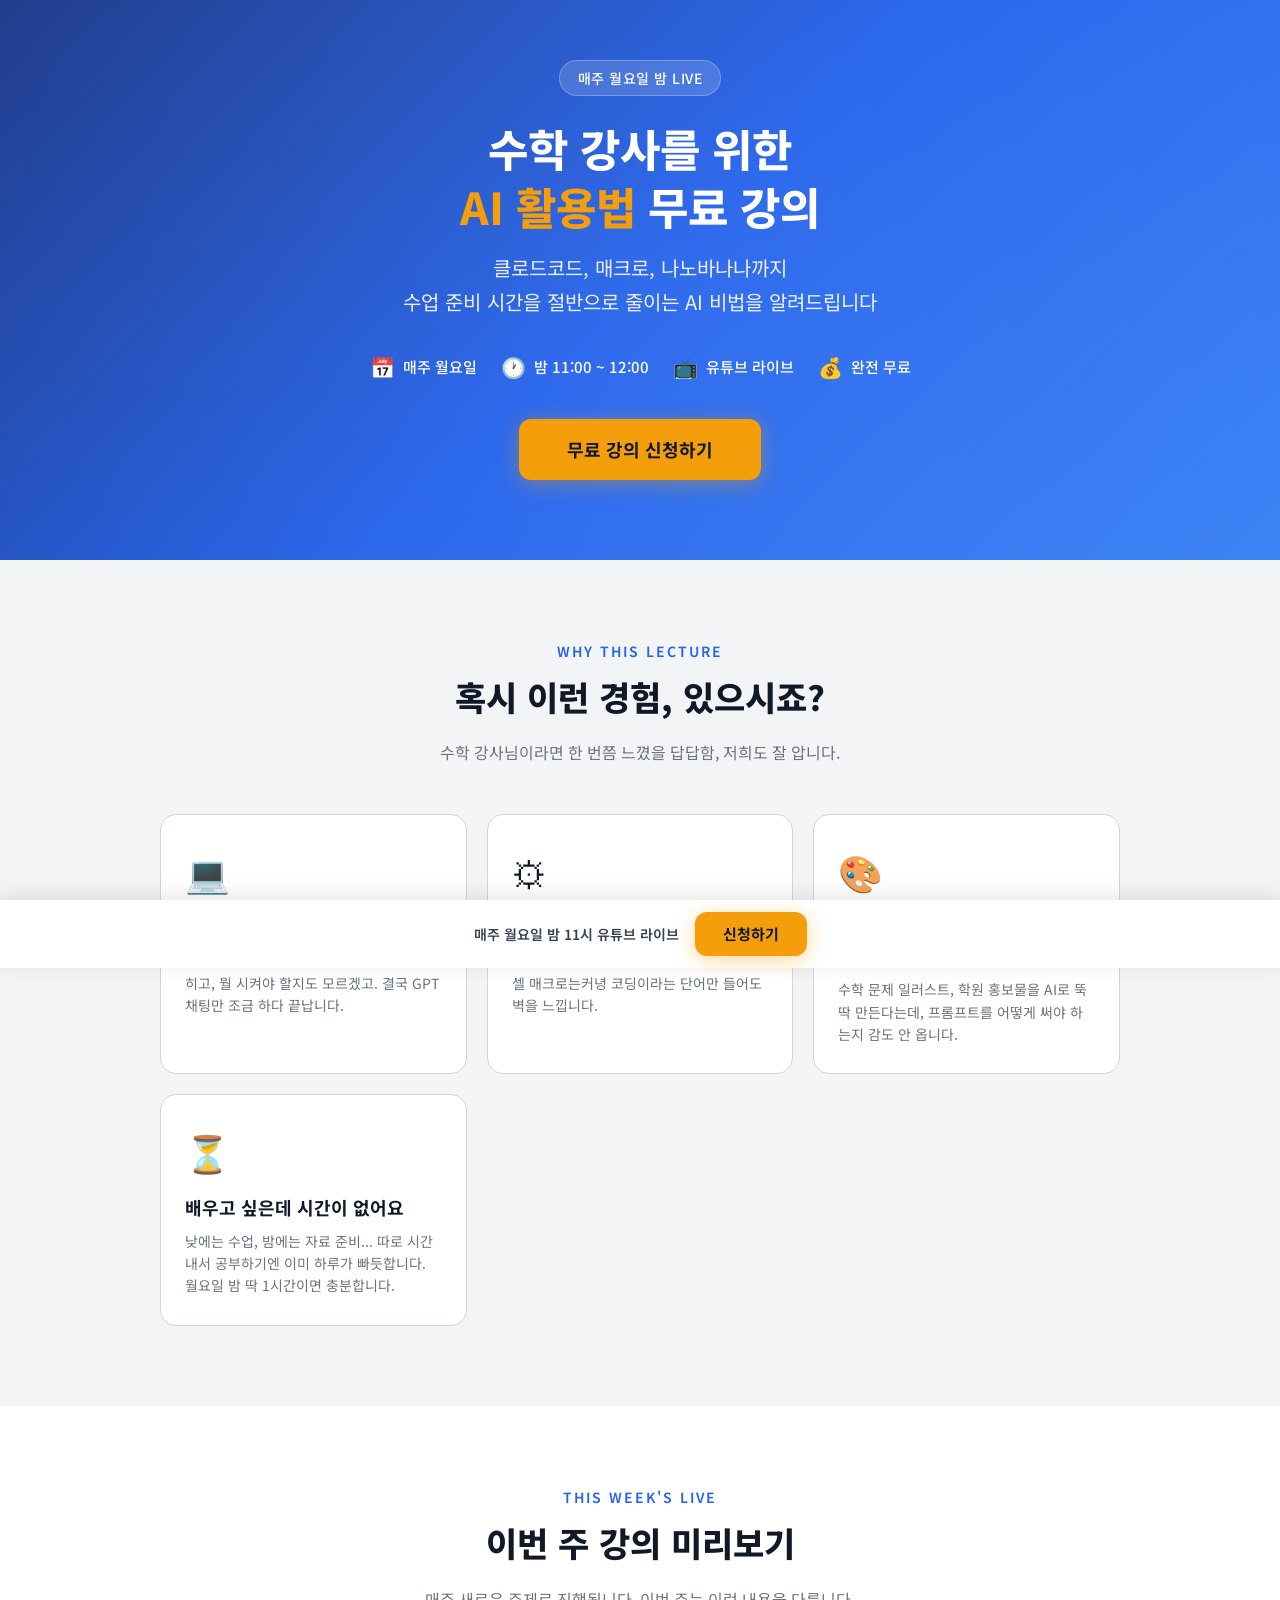
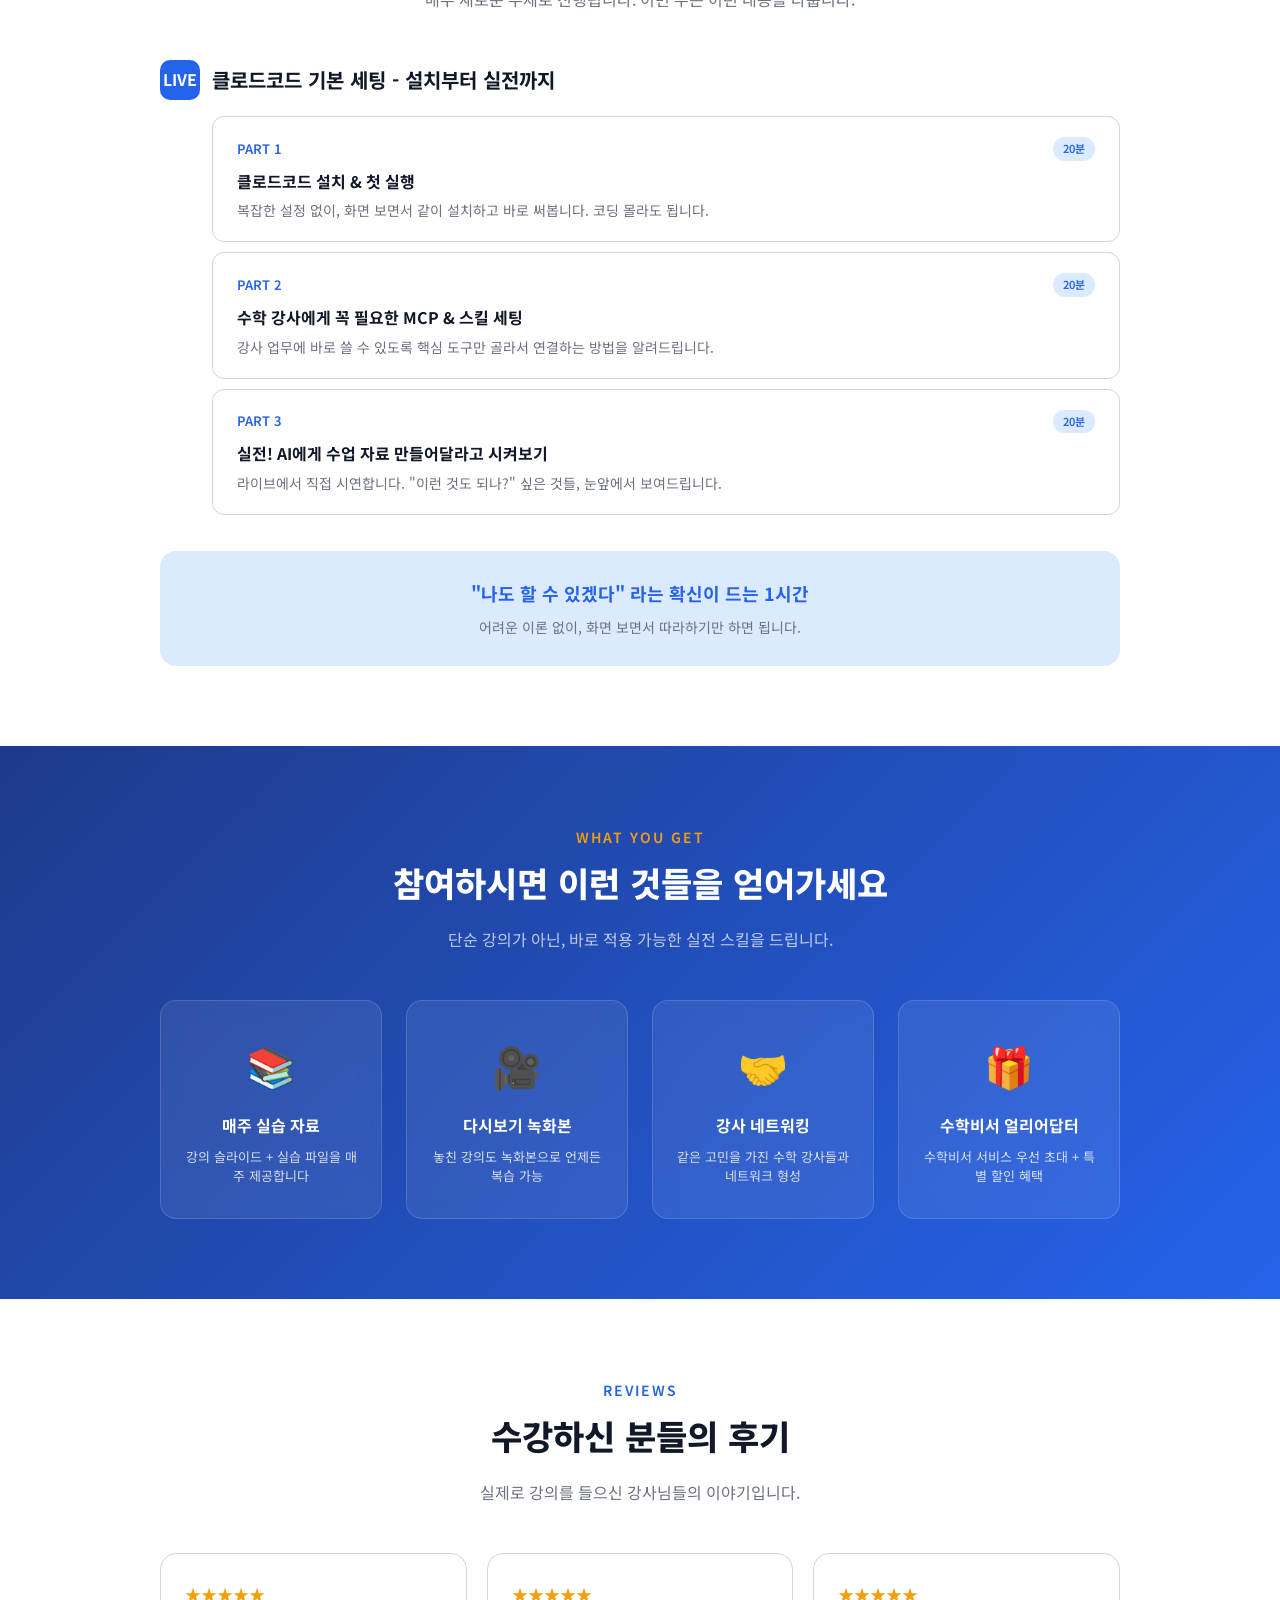
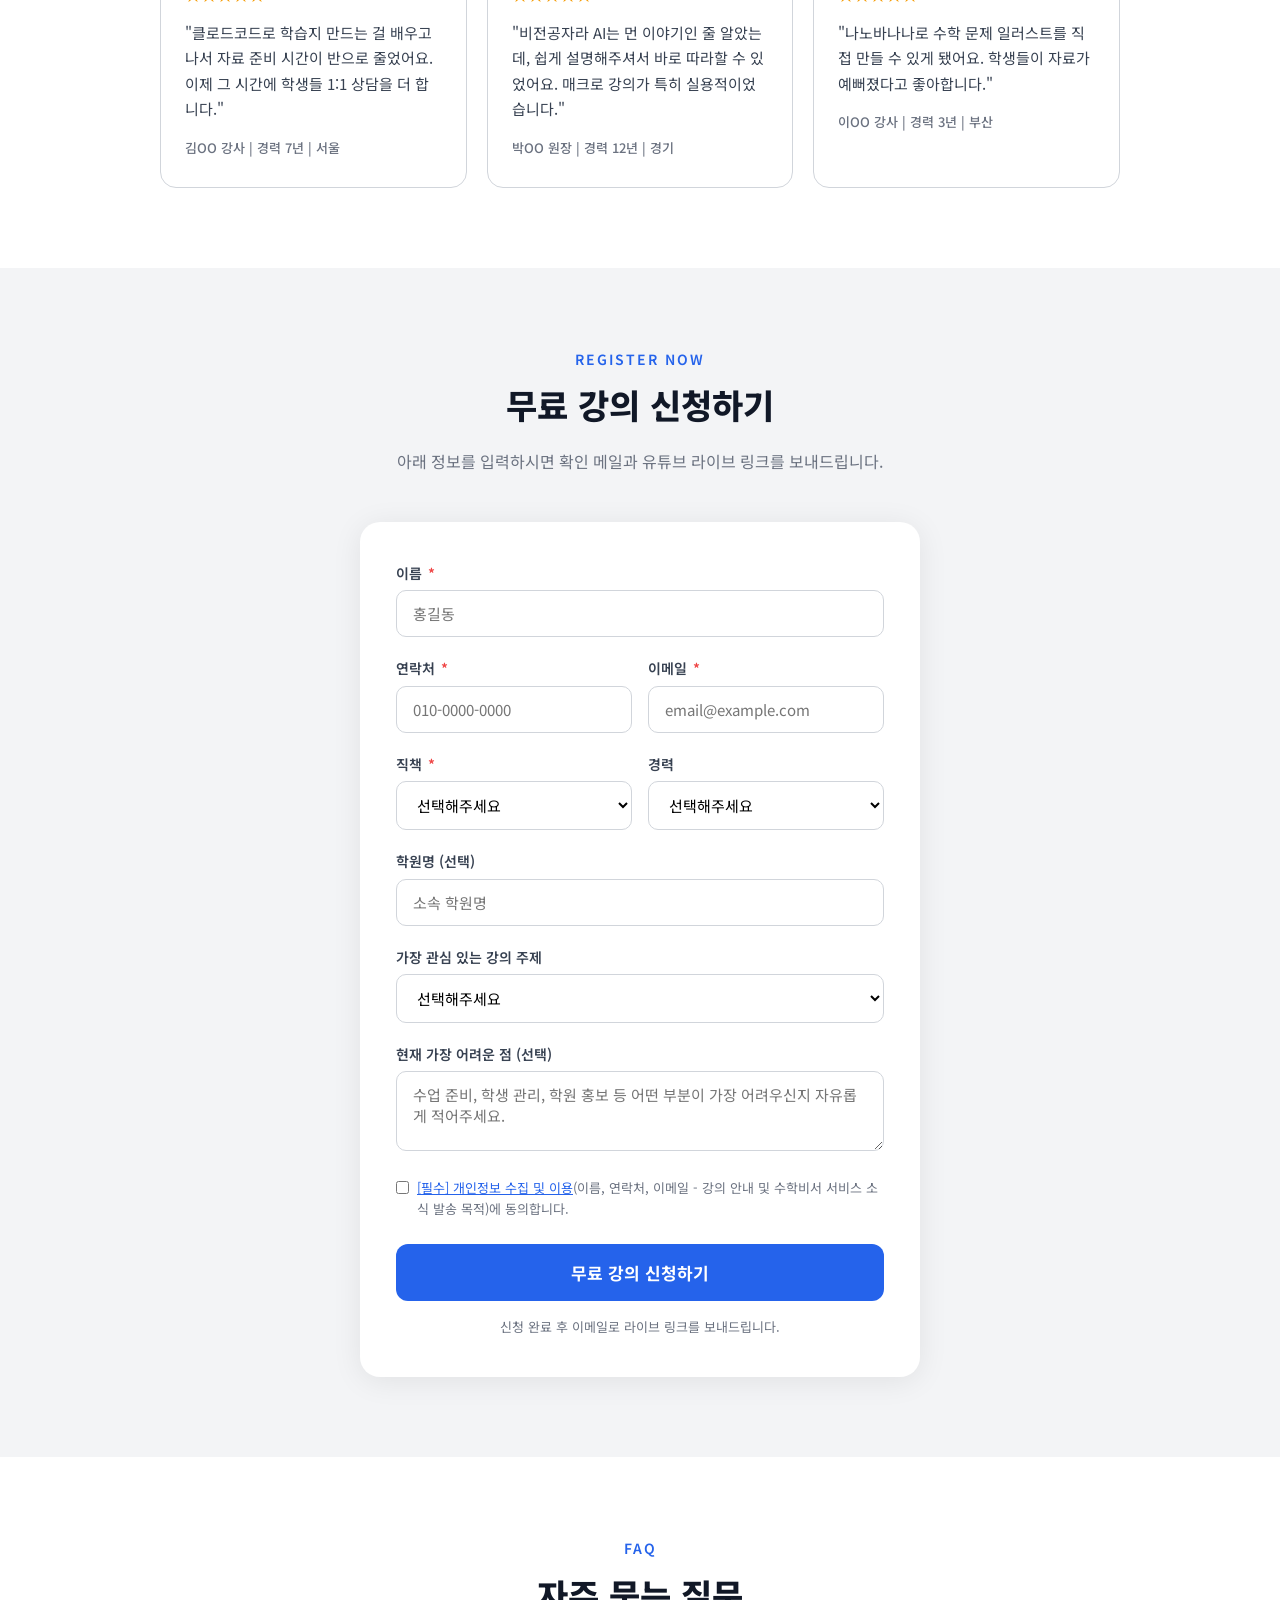
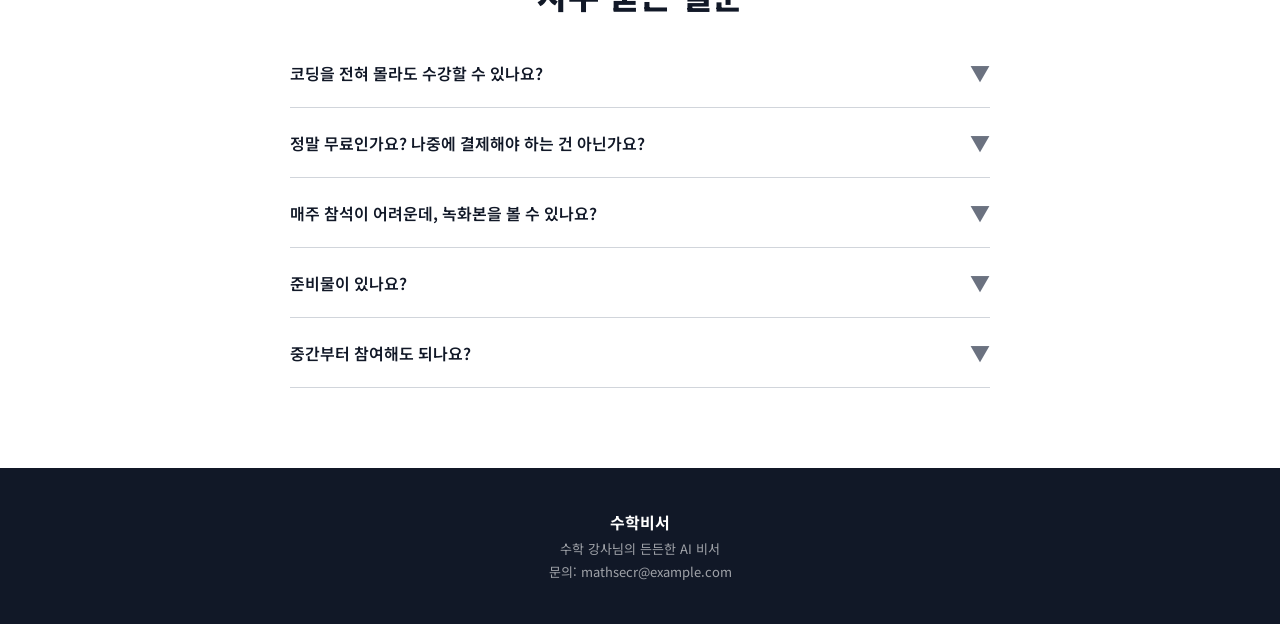
==== commit 182e8a8b: "강의 정보 업데이트: 유튜브 라이브, 밤 11시, 콘텐츠 개편 - 시간 변경: 10:30~11:30 → 11:00~12:00 - 플랫폼 변경: Google Meet → 유튜브 라이" ====
--- a/index.html
+++ b/index.html
@@ -3,967 +3,35 @@
 <head>
   <meta charset="UTF-8">
   <meta name="viewport" content="width=device-width, initial-scale=1.0">
-  <title>수학비서 AI 활용법 강의 - 매주 월요일 밤 10:30</title>
+  <title>수학비서 AI 활용법 강의 - 매주 월요일 밤 11시 유튜브 라이브</title>
   <meta name="description" content="학원 강사님, 원장님을 위한 AI 활용법 무료 강의. 클로드코드, 매크로, 나노바나나로 수업 준비 시간을 절반으로 줄이세요.">
+
+  <!-- Open Graph / SNS 공유 -->
+  <meta property="og:type" content="website">
+  <meta property="og:title" content="수학비서 AI 활용법 강의 - 매주 월요일 밤 11시 유튜브 라이브">
+  <meta property="og:description" content="학원 강사님을 위한 AI 활용법 무료 강의. 클로드코드, 매크로, 나노바나나로 수업 준비 시간을 절반으로 줄이세요.">
+  <meta property="og:url" content="https://mathsecr-lecture.vercel.app">
+  <meta property="og:image" content="https://mathsecr-lecture.vercel.app/og-image.png">
+  <meta property="og:locale" content="ko_KR">
+
+  <!-- Twitter Card -->
+  <meta name="twitter:card" content="summary_large_image">
+  <meta name="twitter:title" content="수학비서 AI 활용법 강의 - 매주 월요일 밤 11시 유튜브 라이브">
+  <meta name="twitter:description" content="학원 강사님을 위한 AI 활용법 무료 강의. 클로드코드, 매크로, 나노바나나로 수업 준비 시간을 절반으로 줄이세요.">
+  <meta name="twitter:image" content="https://mathsecr-lecture.vercel.app/og-image.png">
+
   <link rel="preconnect" href="https://fonts.googleapis.com">
   <link href="https://fonts.googleapis.com/css2?family=Noto+Sans+KR:wght@400;500;600;700;800&display=swap" rel="stylesheet">
-  <style>
-    * { margin: 0; padding: 0; box-sizing: border-box; }
-
-    :root {
-      --primary: #2563EB;
-      --primary-dark: #1D4ED8;
-      --primary-light: #DBEAFE;
-      --accent: #F59E0B;
-      --accent-dark: #D97706;
-      --dark: #111827;
-      --gray-700: #374151;
-      --gray-500: #6B7280;
-      --gray-300: #D1D5DB;
-      --gray-100: #F3F4F6;
-      --white: #FFFFFF;
-      --success: #10B981;
-    }
-
-    body {
-      font-family: 'Noto Sans KR', -apple-system, BlinkMacSystemFont, sans-serif;
-      color: var(--dark);
-      line-height: 1.6;
-      overflow-x: hidden;
-    }
-
-    /* ── Hero Section ── */
-    .hero {
-      background: linear-gradient(135deg, #1E3A8A 0%, #2563EB 50%, #3B82F6 100%);
-      color: var(--white);
-      padding: 60px 20px 80px;
-      text-align: center;
-      position: relative;
-      overflow: hidden;
-    }
-
-    .hero::before {
-      content: '';
-      position: absolute;
-      top: -50%;
-      left: -50%;
-      width: 200%;
-      height: 200%;
-      background: radial-gradient(circle, rgba(255,255,255,0.05) 0%, transparent 70%);
-      animation: pulse 8s ease-in-out infinite;
-    }
-
-    @keyframes pulse {
-      0%, 100% { transform: scale(1); }
-      50% { transform: scale(1.1); }
-    }
-
-    .hero-content {
-      position: relative;
-      z-index: 1;
-      max-width: 720px;
-      margin: 0 auto;
-    }
-
-    .badge {
-      display: inline-block;
-      background: rgba(255, 255, 255, 0.15);
-      backdrop-filter: blur(10px);
-      border: 1px solid rgba(255, 255, 255, 0.25);
-      padding: 6px 18px;
-      border-radius: 50px;
-      font-size: 14px;
-      font-weight: 500;
-      margin-bottom: 24px;
-      letter-spacing: 0.5px;
-    }
-
-    .hero h1 {
-      font-size: clamp(28px, 5vw, 44px);
-      font-weight: 800;
-      line-height: 1.3;
-      margin-bottom: 16px;
-    }
-
-    .hero h1 .highlight {
-      color: var(--accent);
-    }
-
-    .hero-desc {
-      font-size: clamp(16px, 2.5vw, 20px);
-      opacity: 0.9;
-      margin-bottom: 32px;
-      line-height: 1.7;
-    }
-
-    .hero-meta {
-      display: flex;
-      justify-content: center;
-      gap: 24px;
-      flex-wrap: wrap;
-      margin-bottom: 36px;
-    }
-
-    .hero-meta-item {
-      display: flex;
-      align-items: center;
-      gap: 8px;
-      font-size: 15px;
-      font-weight: 500;
-    }
-
-    .hero-meta-item .icon {
-      font-size: 20px;
-    }
-
-    .cta-button {
-      display: inline-block;
-      background: var(--accent);
-      color: var(--dark);
-      padding: 16px 48px;
-      border-radius: 12px;
-      font-size: 18px;
-      font-weight: 700;
-      text-decoration: none;
-      transition: all 0.3s;
-      border: none;
-      cursor: pointer;
-      box-shadow: 0 4px 20px rgba(245, 158, 11, 0.4);
-    }
-
-    .cta-button:hover {
-      background: var(--accent-dark);
-      transform: translateY(-2px);
-      box-shadow: 0 6px 25px rgba(245, 158, 11, 0.5);
-    }
-
-    .cta-sub {
-      margin-top: 12px;
-      font-size: 13px;
-      opacity: 0.7;
-    }
-
-    /* ── Section common ── */
-    section {
-      padding: 80px 20px;
-    }
-
-    .container {
-      max-width: 960px;
-      margin: 0 auto;
-    }
-
-    .section-label {
-      text-align: center;
-      font-size: 14px;
-      font-weight: 600;
-      color: var(--primary);
-      text-transform: uppercase;
-      letter-spacing: 2px;
-      margin-bottom: 8px;
-    }
-
-    .section-title {
-      text-align: center;
-      font-size: clamp(24px, 4vw, 34px);
-      font-weight: 800;
-      margin-bottom: 16px;
-    }
-
-    .section-desc {
-      text-align: center;
-      font-size: 16px;
-      color: var(--gray-500);
-      max-width: 600px;
-      margin: 0 auto 48px;
-    }
-
-    /* ── Pain Points ── */
-    .pain-section {
-      background: var(--gray-100);
-    }
-
-    .pain-grid {
-      display: grid;
-      grid-template-columns: repeat(auto-fit, minmax(260px, 1fr));
-      gap: 20px;
-    }
-
-    .pain-card {
-      background: var(--white);
-      border-radius: 16px;
-      padding: 28px 24px;
-      border: 1px solid var(--gray-300);
-      transition: transform 0.2s;
-    }
-
-    .pain-card:hover {
-      transform: translateY(-4px);
-    }
-
-    .pain-icon {
-      font-size: 36px;
-      margin-bottom: 12px;
-    }
-
-    .pain-card h3 {
-      font-size: 18px;
-      font-weight: 700;
-      margin-bottom: 8px;
-    }
-
-    .pain-card p {
-      font-size: 14px;
-      color: var(--gray-500);
-      line-height: 1.6;
-    }
-
-    /* ── Curriculum ── */
-    .curriculum-list {
-      display: flex;
-      flex-direction: column;
-      gap: 16px;
-    }
-
-    .curr-part {
-      margin-bottom: 32px;
-    }
-
-    .curr-part-header {
-      display: flex;
-      align-items: center;
-      gap: 12px;
-      margin-bottom: 16px;
-    }
-
-    .curr-part-num {
-      background: var(--primary);
-      color: var(--white);
-      width: 40px;
-      height: 40px;
-      border-radius: 10px;
-      display: flex;
-      align-items: center;
-      justify-content: center;
-      font-weight: 700;
-      font-size: 16px;
-      flex-shrink: 0;
-    }
-
-    .curr-part-title {
-      font-size: 20px;
-      font-weight: 700;
-    }
-
-    .curr-week {
-      background: var(--white);
-      border: 1px solid var(--gray-300);
-      border-radius: 12px;
-      padding: 20px 24px;
-      margin-left: 52px;
-      margin-bottom: 10px;
-      transition: border-color 0.2s;
-    }
-
-    .curr-week:hover {
-      border-color: var(--primary);
-    }
-
-    .curr-week-header {
-      display: flex;
-      justify-content: space-between;
-      align-items: center;
-      margin-bottom: 8px;
-    }
-
-    .curr-week-num {
-      font-size: 13px;
-      font-weight: 600;
-      color: var(--primary);
-    }
-
-    .curr-week-tag {
-      font-size: 11px;
-      background: var(--primary-light);
-      color: var(--primary);
-      padding: 3px 10px;
-      border-radius: 50px;
-      font-weight: 600;
-    }
-
-    .curr-week h4 {
-      font-size: 16px;
-      font-weight: 700;
-      margin-bottom: 6px;
-    }
-
-    .curr-week p {
-      font-size: 14px;
-      color: var(--gray-500);
-      line-height: 1.5;
-    }
-
-    /* ── Benefits ── */
-    .benefit-section {
-      background: linear-gradient(135deg, #1E3A8A 0%, #2563EB 100%);
-      color: var(--white);
-    }
-
-    .benefit-section .section-label { color: var(--accent); }
-    .benefit-section .section-desc { color: rgba(255,255,255,0.7); }
-
-    .benefit-grid {
-      display: grid;
-      grid-template-columns: repeat(auto-fit, minmax(200px, 1fr));
-      gap: 24px;
-    }
-
-    .benefit-card {
-      text-align: center;
-      padding: 32px 20px;
-      background: rgba(255, 255, 255, 0.08);
-      border: 1px solid rgba(255, 255, 255, 0.15);
-      border-radius: 16px;
-      backdrop-filter: blur(10px);
-    }
-
-    .benefit-icon {
-      font-size: 40px;
-      margin-bottom: 16px;
-    }
-
-    .benefit-card h3 {
-      font-size: 16px;
-      font-weight: 700;
-      margin-bottom: 8px;
-    }
-
-    .benefit-card p {
-      font-size: 13px;
-      opacity: 0.8;
-      line-height: 1.5;
-    }
-
-    /* ── Reviews ── */
-    .review-grid {
-      display: grid;
-      grid-template-columns: repeat(auto-fit, minmax(280px, 1fr));
-      gap: 20px;
-    }
-
-    .review-card {
-      background: var(--white);
-      border: 1px solid var(--gray-300);
-      border-radius: 16px;
-      padding: 28px 24px;
-    }
-
-    .review-stars {
-      color: var(--accent);
-      font-size: 16px;
-      margin-bottom: 12px;
-    }
-
-    .review-text {
-      font-size: 15px;
-      line-height: 1.7;
-      margin-bottom: 16px;
-      color: var(--gray-700);
-    }
-
-    .review-author {
-      font-size: 13px;
-      color: var(--gray-500);
-      font-weight: 500;
-    }
-
-    /* ── Registration Form ── */
-    .form-section {
-      background: var(--gray-100);
-    }
-
-    .form-wrapper {
-      max-width: 560px;
-      margin: 0 auto;
-      background: var(--white);
-      border-radius: 20px;
-      padding: 40px 36px;
-      box-shadow: 0 4px 30px rgba(0, 0, 0, 0.08);
-    }
-
-    .form-group {
-      margin-bottom: 20px;
-    }
-
-    .form-group label {
-      display: block;
-      font-size: 14px;
-      font-weight: 600;
-      margin-bottom: 6px;
-      color: var(--gray-700);
-    }
-
-    .form-group label .required {
-      color: #EF4444;
-      margin-left: 2px;
-    }
-
-    .form-group input,
-    .form-group select,
-    .form-group textarea {
-      width: 100%;
-      padding: 12px 16px;
-      border: 1px solid var(--gray-300);
-      border-radius: 10px;
-      font-size: 15px;
-      font-family: inherit;
-      transition: border-color 0.2s;
-      background: var(--white);
-    }
-
-    .form-group input:focus,
-    .form-group select:focus,
-    .form-group textarea:focus {
-      outline: none;
-      border-color: var(--primary);
-      box-shadow: 0 0 0 3px var(--primary-light);
-    }
-
-    .form-group textarea {
-      height: 80px;
-      resize: vertical;
-    }
-
-    .form-row {
-      display: grid;
-      grid-template-columns: 1fr 1fr;
-      gap: 16px;
-    }
-
-    /* ── Survey Section ── */
-    .survey-divider {
-      text-align: center;
-      margin: 32px 0 24px;
-      position: relative;
-    }
-
-    .survey-divider::before {
-      content: '';
-      position: absolute;
-      top: 50%;
-      left: 0;
-      right: 0;
-      height: 1px;
-      background: var(--gray-300);
-    }
-
-    .survey-divider span {
-      position: relative;
-      background: var(--white);
-      padding: 0 16px;
-      font-size: 15px;
-      font-weight: 700;
-      color: var(--primary);
-    }
-
-    .survey-intro {
-      font-size: 13px;
-      color: var(--gray-500);
-      text-align: center;
-      margin-bottom: 24px;
-      line-height: 1.6;
-    }
-
-    .survey-category {
-      margin-bottom: 20px;
-    }
-
-    .survey-category-title {
-      font-size: 14px;
-      font-weight: 700;
-      color: var(--gray-700);
-      margin-bottom: 10px;
-      padding-left: 4px;
-      display: flex;
-      align-items: center;
-      gap: 6px;
-    }
-
-    .survey-category-title .cat-icon {
-      font-size: 16px;
-    }
-
-    .survey-item {
-      display: flex;
-      justify-content: space-between;
-      align-items: center;
-      padding: 10px 14px;
-      background: var(--gray-100);
-      border-radius: 10px;
-      margin-bottom: 8px;
-      gap: 12px;
-    }
-
-    .survey-item-text {
-      font-size: 13px;
-      color: var(--gray-700);
-      line-height: 1.5;
-      flex: 1;
-    }
-
-    .ox-toggle {
-      display: flex;
-      gap: 4px;
-      flex-shrink: 0;
-    }
-
-    .ox-btn {
-      width: 36px;
-      height: 32px;
-      border: 1.5px solid var(--gray-300);
-      border-radius: 8px;
-      background: var(--white);
-      font-size: 13px;
-      font-weight: 700;
-      cursor: pointer;
-      transition: all 0.2s;
-      font-family: inherit;
-      color: var(--gray-500);
-    }
-
-    .ox-btn:hover {
-      border-color: var(--primary);
-    }
-
-    .ox-btn.selected-o {
-      background: #DBEAFE;
-      border-color: var(--primary);
-      color: var(--primary);
-    }
-
-    .ox-btn.selected-x {
-      background: #FEE2E2;
-      border-color: #EF4444;
-      color: #EF4444;
-    }
-
-    .chip-group {
-      display: flex;
-      flex-wrap: wrap;
-      gap: 8px;
-    }
-
-    .chip {
-      padding: 6px 14px;
-      border: 1.5px solid var(--gray-300);
-      border-radius: 50px;
-      font-size: 13px;
-      background: var(--white);
-      cursor: pointer;
-      transition: all 0.2s;
-      font-family: inherit;
-      color: var(--gray-700);
-    }
-
-    .chip:hover {
-      border-color: var(--primary);
-    }
-
-    .chip.selected {
-      background: var(--primary-light);
-      border-color: var(--primary);
-      color: var(--primary);
-      font-weight: 600;
-    }
-
-    .checkbox-group {
-      display: flex;
-      align-items: flex-start;
-      gap: 8px;
-      margin-top: 16px;
-    }
-
-    .checkbox-group input[type="checkbox"] {
-      width: auto;
-      margin-top: 3px;
-    }
-
-    .checkbox-group label {
-      font-size: 13px;
-      color: var(--gray-500);
-      font-weight: 400;
-      margin-bottom: 0;
-    }
-
-    .checkbox-group a {
-      color: var(--primary);
-      text-decoration: underline;
-    }
-
-    .submit-btn {
-      width: 100%;
-      padding: 16px;
-      background: var(--primary);
-      color: var(--white);
-      border: none;
-      border-radius: 12px;
-      font-size: 17px;
-      font-weight: 700;
-      font-family: inherit;
-      cursor: pointer;
-      transition: all 0.3s;
-      margin-top: 24px;
-    }
-
-    .submit-btn:hover {
-      background: var(--primary-dark);
-      transform: translateY(-1px);
-    }
-
-    .submit-btn:disabled {
-      background: var(--gray-300);
-      cursor: not-allowed;
-      transform: none;
-    }
-
-    .form-note {
-      text-align: center;
-      font-size: 13px;
-      color: var(--gray-500);
-      margin-top: 16px;
-    }
-
-    /* ── Success Modal ── */
-    .modal-overlay {
-      display: none;
-      position: fixed;
-      top: 0;
-      left: 0;
-      width: 100%;
-      height: 100%;
-      background: rgba(0, 0, 0, 0.5);
-      z-index: 1000;
-      justify-content: center;
-      align-items: center;
-      padding: 20px;
-    }
-
-    .modal-overlay.active {
-      display: flex;
-    }
-
-    .modal {
-      background: var(--white);
-      border-radius: 20px;
-      padding: 48px 36px;
-      max-width: 460px;
-      width: 100%;
-      text-align: center;
-      animation: modalIn 0.3s ease-out;
-    }
-
-    @keyframes modalIn {
-      from { transform: scale(0.9); opacity: 0; }
-      to { transform: scale(1); opacity: 1; }
-    }
-
-    .modal-icon {
-      font-size: 56px;
-      margin-bottom: 16px;
-    }
-
-    .modal h2 {
-      font-size: 22px;
-      font-weight: 800;
-      margin-bottom: 12px;
-    }
-
-    .modal p {
-      font-size: 15px;
-      color: var(--gray-500);
-      line-height: 1.7;
-      margin-bottom: 24px;
-    }
-
-    .modal-btn {
-      display: inline-block;
-      padding: 12px 36px;
-      background: var(--primary);
-      color: var(--white);
-      border: none;
-      border-radius: 10px;
-      font-size: 15px;
-      font-weight: 600;
-      font-family: inherit;
-      cursor: pointer;
-      transition: background 0.2s;
-    }
-
-    .modal-btn:hover {
-      background: var(--primary-dark);
-    }
-
-    /* ── Survey Modal ── */
-    .survey-modal {
-      background: var(--white);
-      border-radius: 20px;
-      max-width: 620px;
-      width: 100%;
-      max-height: 90vh;
-      display: flex;
-      flex-direction: column;
-      animation: modalIn 0.3s ease-out;
-    }
-
-    .survey-modal-header {
-      padding: 32px 32px 0;
-      text-align: center;
-      flex-shrink: 0;
-    }
-
-    .survey-modal-header .modal-icon {
-      font-size: 48px;
-      margin-bottom: 8px;
-    }
-
-    .survey-modal-header h2 {
-      font-size: 20px;
-      font-weight: 800;
-      margin-bottom: 6px;
-    }
-
-    .survey-modal-header p {
-      font-size: 13px;
-      color: var(--gray-500);
-      line-height: 1.6;
-      margin-bottom: 0;
-    }
-
-    .survey-modal-body {
-      padding: 24px 32px;
-      overflow-y: auto;
-      flex: 1;
-    }
-
-    .survey-modal-footer {
-      padding: 16px 32px 28px;
-      flex-shrink: 0;
-      border-top: 1px solid var(--gray-100);
-    }
-
-    .survey-progress {
-      display: flex;
-      align-items: center;
-      gap: 12px;
-      margin-bottom: 16px;
-    }
-
-    .survey-progress-bar {
-      flex: 1;
-      height: 6px;
-      background: var(--gray-100);
-      border-radius: 3px;
-      overflow: hidden;
-    }
-
-    .survey-progress-fill {
-      height: 100%;
-      background: var(--primary);
-      border-radius: 3px;
-      transition: width 0.3s ease;
-      width: 0%;
-    }
-
-    .survey-progress-text {
-      font-size: 12px;
-      color: var(--gray-500);
-      font-weight: 600;
-      white-space: nowrap;
-    }
-
-    .gift-banner {
-      display: flex;
-      align-items: center;
-      gap: 10px;
-      background: linear-gradient(135deg, #FEF3C7, #FDE68A);
-      border: 1.5px solid var(--accent);
-      border-radius: 12px;
-      padding: 12px 16px;
-      margin-bottom: 14px;
-    }
-
-    .gift-banner-icon {
-      font-size: 28px;
-      flex-shrink: 0;
-    }
-
-    .gift-banner-text {
-      font-size: 13px;
-      color: var(--gray-700);
-      line-height: 1.5;
-    }
-
-    .gift-banner-text strong {
-      color: var(--accent-dark);
-    }
-
-    .survey-submit-btn {
-      width: 100%;
-      padding: 14px;
-      background: linear-gradient(135deg, var(--accent), var(--accent-dark));
-      color: var(--dark);
-      border: none;
-      border-radius: 12px;
-      font-size: 16px;
-      font-weight: 700;
-      font-family: inherit;
-      cursor: pointer;
-      transition: all 0.3s;
-      box-shadow: 0 4px 16px rgba(245, 158, 11, 0.35);
-    }
-
-    .survey-submit-btn:hover {
-      background: linear-gradient(135deg, var(--accent-dark), #B45309);
-      transform: translateY(-1px);
-      box-shadow: 0 6px 20px rgba(245, 158, 11, 0.45);
-    }
-
-    .survey-submit-btn:disabled {
-      background: var(--gray-300);
-      cursor: not-allowed;
-      transform: none;
-    }
-
-    @media (max-width: 640px) {
-      .survey-modal {
-        max-height: 95vh;
-        border-radius: 16px;
-      }
-      .survey-modal-header { padding: 24px 20px 0; }
-      .survey-modal-body { padding: 20px; }
-      .survey-modal-footer { padding: 12px 20px 20px; }
-    }
-
-    /* ── FAQ ── */
-    .faq-list {
-      max-width: 700px;
-      margin: 0 auto;
-    }
-
-    .faq-item {
-      border-bottom: 1px solid var(--gray-300);
-      padding: 20px 0;
-    }
-
-    .faq-question {
-      display: flex;
-      justify-content: space-between;
-      align-items: center;
-      cursor: pointer;
-      font-size: 16px;
-      font-weight: 600;
-      color: var(--dark);
-      background: none;
-      border: none;
-      width: 100%;
-      text-align: left;
-      font-family: inherit;
-      padding: 0;
-    }
-
-    .faq-question .arrow {
-      transition: transform 0.3s;
-      font-size: 20px;
-      color: var(--gray-500);
-      flex-shrink: 0;
-      margin-left: 12px;
-    }
-
-    .faq-item.open .faq-question .arrow {
-      transform: rotate(180deg);
-    }
-
-    .faq-answer {
-      max-height: 0;
-      overflow: hidden;
-      transition: max-height 0.3s ease, padding 0.3s ease;
-    }
-
-    .faq-item.open .faq-answer {
-      max-height: 200px;
-      padding-top: 12px;
-    }
-
-    .faq-answer p {
-      font-size: 14px;
-      color: var(--gray-500);
-      line-height: 1.7;
-    }
-
-    /* ── Footer ── */
-    footer {
-      background: var(--dark);
-      color: rgba(255, 255, 255, 0.6);
-      padding: 40px 20px;
-      text-align: center;
-      font-size: 13px;
-      line-height: 1.8;
-    }
-
-    footer strong {
-      color: var(--white);
-      font-size: 16px;
-    }
-
-    /* ── Floating CTA ── */
-    .floating-cta {
-      position: fixed;
-      bottom: 0;
-      left: 0;
-      right: 0;
-      background: var(--white);
-      padding: 12px 20px;
-      box-shadow: 0 -4px 20px rgba(0, 0, 0, 0.1);
-      z-index: 100;
-      display: flex;
-      justify-content: center;
-      align-items: center;
-      gap: 16px;
-      transform: translateY(100%);
-      transition: transform 0.3s;
-    }
-
-    .floating-cta.visible {
-      transform: translateY(0);
-    }
-
-    .floating-cta-text {
-      font-size: 14px;
-      font-weight: 600;
-      color: var(--gray-700);
-    }
-
-    .floating-cta-text .seats {
-      color: #EF4444;
-      font-weight: 700;
-    }
-
-    .floating-cta .cta-button {
-      padding: 10px 28px;
-      font-size: 15px;
-    }
-
-    /* ── Responsive ── */
-    @media (max-width: 640px) {
-      section { padding: 60px 16px; }
-      .hero { padding: 48px 16px 64px; }
-      .hero-meta { gap: 12px; }
-      .form-wrapper { padding: 28px 20px; }
-      .form-row { grid-template-columns: 1fr; }
-      .curr-week { margin-left: 0; }
-      .floating-cta-text { display: none; }
-    }
-  </style>
+  <link rel="stylesheet" href="/css/style.css">
+
+  <!-- Google Analytics 4 (GA_MEASUREMENT_ID를 실제 ID로 교체) -->
+  <script async src="https://www.googletagmanager.com/gtag/js?id=GA_MEASUREMENT_ID"></script>
+  <script>
+    window.dataLayer = window.dataLayer || [];
+    function gtag(){dataLayer.push(arguments);}
+    gtag('js', new Date());
+    gtag('config', 'GA_MEASUREMENT_ID');
+  </script>
 </head>
 <body>
 
@@ -986,11 +54,11 @@
         </div>
         <div class="hero-meta-item">
           <span class="icon">&#128336;</span>
-          <span>밤 10:30 ~ 11:30</span>
+          <span>밤 11:00 ~ 12:00</span>
         </div>
         <div class="hero-meta-item">
-          <span class="icon">&#128187;</span>
-          <span>온라인 Google Meet</span>
+          <span class="icon">&#128250;</span>
+          <span>유튜브 라이브</span>
         </div>
         <div class="hero-meta-item">
           <span class="icon">&#128176;</span>
@@ -998,7 +66,6 @@
         </div>
       </div>
       <a href="#register" class="cta-button">무료 강의 신청하기</a>
-      <p class="cta-sub">선착순 50명 | 신청 완료 시 선물 증정!</p>
     </div>
   </section>
 
@@ -1006,158 +73,78 @@
   <section class="pain-section">
     <div class="container">
       <div class="section-label">Why This Lecture</div>
-      <h2 class="section-title">혹시 이런 고민 하고 계신가요?</h2>
-      <p class="section-desc">학원 강사님들이 공통으로 겪는 어려움, AI로 해결할 수 있습니다.</p>
+      <h2 class="section-title">혹시 이런 경험, 있으시죠?</h2>
+      <p class="section-desc">수학 강사님이라면 한 번쯤 느꼈을 답답함, 저희도 잘 압니다.</p>
       <div class="pain-grid">
         <div class="pain-card">
+          <div class="pain-icon">&#128187;</div>
+          <h3>클로드코드, 들어는 봤는데...</h3>
+          <p>"AI로 뭐든 만들 수 있다던데?" 설치부터 막히고, 뭘 시켜야 할지도 모르겠고. 결국 GPT 채팅만 조금 하다 끝납니다.</p>
+        </div>
+        <div class="pain-card">
+          <div class="pain-icon">&#9881;</div>
+          <h3>매크로? 나는 코딩을 모르는데</h3>
+          <p>빠른정답, 오답노트 자동화가 된다는데, 엑셀 매크로는커녕 코딩이라는 단어만 들어도 벽을 느낍니다.</p>
+        </div>
+        <div class="pain-card">
+          <div class="pain-icon">&#127912;</div>
+          <h3>나노바나나로 이미지를 만든다고?</h3>
+          <p>수학 문제 일러스트, 학원 홍보물을 AI로 뚝딱 만든다는데, 프롬프트를 어떻게 써야 하는지 감도 안 옵니다.</p>
+        </div>
+        <div class="pain-card">
           <div class="pain-icon">&#9203;</div>
-          <h3>수업 자료 준비에 매일 3시간</h3>
-          <p>문제 출제, 학습지 제작, 시험지 만들기... 가르치는 시간보다 준비 시간이 더 깁니다.</p>
-        </div>
-        <div class="pain-card">
-          <div class="pain-icon">&#128200;</div>
-          <h3>학생별 관리가 막막합니다</h3>
-          <p>30명 넘는 학생의 진도, 성적, 취약점을 일일이 파악하기 어렵습니다.</p>
-        </div>
-        <div class="pain-card">
-          <div class="pain-icon">&#128226;</div>
-          <h3>학원 홍보, 뭘 해야 할지 모르겠어요</h3>
-          <p>블로그, SNS, 홍보물... 해야 하는 건 아는데 시간도 방법도 모릅니다.</p>
-        </div>
-        <div class="pain-card">
-          <div class="pain-icon">&#129302;</div>
-          <h3>AI가 좋다는데 어디서 시작하죠?</h3>
-          <p>ChatGPT는 써봤지만 실제 업무에 적용하는 방법을 모르겠습니다.</p>
-        </div>
-      </div>
-    </div>
-  </section>
-
-  <!-- ═══ CURRICULUM ═══ -->
+          <h3>배우고 싶은데 시간이 없어요</h3>
+          <p>낮에는 수업, 밤에는 자료 준비... 따로 시간 내서 공부하기엔 이미 하루가 빠듯합니다. 월요일 밤 딱 1시간이면 충분합니다.</p>
+        </div>
+      </div>
+    </div>
+  </section>
+
+  <!-- ═══ THIS WEEK ═══ -->
   <section>
     <div class="container">
-      <div class="section-label">12-Week Curriculum</div>
-      <h2 class="section-title">12주 완성 커리큘럼</h2>
-      <p class="section-desc">매주 1시간, 이론 + 실습으로 바로 적용 가능한 스킬을 배웁니다.</p>
-
-      <!-- Part 1 -->
+      <div class="section-label">This Week's Live</div>
+      <h2 class="section-title">이번 주 강의 미리보기</h2>
+      <p class="section-desc">매주 새로운 주제로 진행됩니다. 이번 주는 이런 내용을 다룹니다.</p>
+
       <div class="curr-part">
         <div class="curr-part-header">
-          <div class="curr-part-num">P1</div>
-          <div class="curr-part-title">클로드코드 마스터 (1~5주)</div>
+          <div class="curr-part-num">LIVE</div>
+          <div class="curr-part-title">클로드코드 기본 세팅 - 설치부터 실전까지</div>
         </div>
         <div class="curr-week">
           <div class="curr-week-header">
-            <span class="curr-week-num">WEEK 1</span>
-            <span class="curr-week-tag">입문</span>
-          </div>
-          <h4>클로드코드 기본 세팅</h4>
-          <p>설치부터 MCP 연결, 클로드 스킬 세팅까지 한 번에 끝내기</p>
+            <span class="curr-week-num">PART 1</span>
+            <span class="curr-week-tag">20분</span>
+          </div>
+          <h4>클로드코드 설치 & 첫 실행</h4>
+          <p>복잡한 설정 없이, 화면 보면서 같이 설치하고 바로 써봅니다. 코딩 몰라도 됩니다.</p>
         </div>
         <div class="curr-week">
           <div class="curr-week-header">
-            <span class="curr-week-num">WEEK 2</span>
-            <span class="curr-week-tag">기초</span>
-          </div>
-          <h4>초보자를 위한 필수 MCP & 스킬 노하우</h4>
-          <p>비전공자도 바로 활용할 수 있는 핵심 MCP와 세팅 비법</p>
+            <span class="curr-week-num">PART 2</span>
+            <span class="curr-week-tag">20분</span>
+          </div>
+          <h4>수학 강사에게 꼭 필요한 MCP & 스킬 세팅</h4>
+          <p>강사 업무에 바로 쓸 수 있도록 핵심 도구만 골라서 연결하는 방법을 알려드립니다.</p>
         </div>
         <div class="curr-week">
           <div class="curr-week-header">
-            <span class="curr-week-num">WEEK 3</span>
-            <span class="curr-week-tag">심화</span>
-          </div>
-          <h4>나 대신 일하는 멀티에이전트 만들기</h4>
-          <p>AI 직원 여러 명을 두는 것처럼 업무를 자동 분배하는 방법</p>
-        </div>
-        <div class="curr-week">
-          <div class="curr-week-header">
-            <span class="curr-week-num">WEEK 4</span>
-            <span class="curr-week-tag">실전</span>
-          </div>
-          <h4>우리 학원 관리 서비스 & 랜딩페이지 만들기</h4>
-          <p>30분 만에 우리 학원만의 관리 도구와 소개 페이지 완성</p>
-        </div>
-        <div class="curr-week">
-          <div class="curr-week-header">
-            <span class="curr-week-num">WEEK 5</span>
-            <span class="curr-week-tag">실전</span>
-          </div>
-          <h4>SNS 인기주제로 학원 블로그 자동 작성</h4>
-          <p>1주일치 SNS 콘텐츠를 한 번에 만들어 학원 홍보력 UP</p>
-        </div>
-      </div>
-
-      <!-- Part 2 -->
-      <div class="curr-part">
-        <div class="curr-part-header">
-          <div class="curr-part-num">P2</div>
-          <div class="curr-part-title">매크로 활용법 (6~8주)</div>
-        </div>
-        <div class="curr-week">
-          <div class="curr-week-header">
-            <span class="curr-week-num">WEEK 6</span>
-            <span class="curr-week-tag">기초</span>
-          </div>
-          <h4>AI 매크로 작동원리 이해</h4>
-          <p>반복 업무를 자동화하는 매크로의 개념과 활용 범위</p>
-        </div>
-        <div class="curr-week">
-          <div class="curr-week-header">
-            <span class="curr-week-num">WEEK 7</span>
-            <span class="curr-week-tag">실전</span>
-          </div>
-          <h4>빠른정답 매크로 만들기</h4>
-          <p>시험지 채점을 자동화하는 나만의 정답 체크 매크로 제작</p>
-        </div>
-        <div class="curr-week">
-          <div class="curr-week-header">
-            <span class="curr-week-num">WEEK 8</span>
-            <span class="curr-week-tag">실전</span>
-          </div>
-          <h4>오답노트 매크로 만들기</h4>
-          <p>학생별 오답 패턴 분석 및 취약 단원 자동 리포트 생성</p>
-        </div>
-      </div>
-
-      <!-- Part 3 -->
-      <div class="curr-part">
-        <div class="curr-part-header">
-          <div class="curr-part-num">P3</div>
-          <div class="curr-part-title">나노바나나 이미지 생성 (9~12주)</div>
-        </div>
-        <div class="curr-week">
-          <div class="curr-week-header">
-            <span class="curr-week-num">WEEK 9</span>
-            <span class="curr-week-tag">입문</span>
-          </div>
-          <h4>나노바나나 기본 활용</h4>
-          <p>AI 이미지 생성의 원리와 교육 콘텐츠용 이미지 만들기</p>
-        </div>
-        <div class="curr-week">
-          <div class="curr-week-header">
-            <span class="curr-week-num">WEEK 10</span>
-            <span class="curr-week-tag">심화</span>
-          </div>
-          <h4>GEMS 프롬프트로 고품질 이미지 생성</h4>
-          <p>전문가이드 프롬프트 체계로 수학 교재용 일러스트 제작</p>
-        </div>
-        <div class="curr-week">
-          <div class="curr-week-header">
-            <span class="curr-week-num">WEEK 11</span>
-            <span class="curr-week-tag">실전</span>
-          </div>
-          <h4>나노바나나2 + 클로드코드 생산성 극대화</h4>
-          <p>저렴하게 수업 자료 이미지를 대량 생성하는 실전 스킬</p>
-        </div>
-        <div class="curr-week">
-          <div class="curr-week-header">
-            <span class="curr-week-num">WEEK 12</span>
-            <span class="curr-week-tag">종합</span>
-          </div>
-          <h4>종합 실습 & 네트워킹</h4>
-          <p>12주 총정리, 참가자 작품 발표, 피드백 & 수학비서 특별 혜택</p>
-        </div>
+            <span class="curr-week-num">PART 3</span>
+            <span class="curr-week-tag">20분</span>
+          </div>
+          <h4>실전! AI에게 수업 자료 만들어달라고 시켜보기</h4>
+          <p>라이브에서 직접 시연합니다. "이런 것도 되나?" 싶은 것들, 눈앞에서 보여드립니다.</p>
+        </div>
+      </div>
+
+      <div style="text-align: center; margin-top: 36px; padding: 28px; background: var(--primary-light, #DBEAFE); border-radius: 16px;">
+        <p style="font-size: 18px; font-weight: 700; color: var(--primary, #2563EB); margin-bottom: 8px;">
+          "나도 할 수 있겠다" 라는 확신이 드는 1시간
+        </p>
+        <p style="font-size: 14px; color: var(--gray-500, #6B7280);">
+          어려운 이론 없이, 화면 보면서 따라하기만 하면 됩니다.
+        </p>
       </div>
     </div>
   </section>
@@ -1224,7 +211,7 @@
     <div class="container">
       <div class="section-label">Register Now</div>
       <h2 class="section-title">무료 강의 신청하기</h2>
-      <p class="section-desc">아래 정보를 입력하시면 확인 메일과 Meet 링크를 보내드립니다.</p>
+      <p class="section-desc">아래 정보를 입력하시면 확인 메일과 유튜브 라이브 링크를 보내드립니다.</p>
       <div class="form-wrapper">
         <form id="registrationForm" novalidate>
           <div class="form-group">
@@ -1290,7 +277,7 @@
           </div>
 
           <button type="submit" class="submit-btn" id="submitBtn">무료 강의 신청하기</button>
-          <p class="form-note">신청 완료 시 <strong style="color: var(--accent-dark);">신청 선물</strong>을 바로 보내드립니다!</p>
+          <p class="form-note">신청 완료 후 이메일로 라이브 링크를 보내드립니다.</p>
         </form>
       </div>
     </div>
@@ -1317,7 +304,7 @@
             <span class="arrow">&#9660;</span>
           </button>
           <div class="faq-answer">
-            <p>12주 전 과정 완전 무료입니다. 별도 결제나 숨겨진 비용은 없습니다. 수학비서 서비스는 별도이며, 관심 있으신 분에게만 안내드립니다.</p>
+            <p>완전 무료입니다. 별도 결제나 숨겨진 비용은 전혀 없습니다.</p>
           </div>
         </div>
         <div class="faq-item">
@@ -1335,7 +322,7 @@
             <span class="arrow">&#9660;</span>
           </button>
           <div class="faq-answer">
-            <p>노트북(또는 데스크톱)과 인터넷 연결만 있으면 됩니다. Google Meet으로 진행하므로 별도 프로그램 설치가 필요 없습니다. 브라우저에서 바로 접속 가능합니다.</p>
+            <p>인터넷만 되면 됩니다. 유튜브 라이브로 진행하므로 별도 프로그램 설치가 필요 없습니다. 스마트폰, 태블릿, PC 어디서든 시청 가능합니다.</p>
           </div>
         </div>
         <div class="faq-item">
@@ -1344,7 +331,7 @@
             <span class="arrow">&#9660;</span>
           </button>
           <div class="faq-answer">
-            <p>가능합니다! 각 주차별로 독립적인 주제를 다루기 때문에 관심 있는 주차부터 참여하셔도 됩니다. 이전 강의는 녹화본으로 보실 수 있습니다.</p>
+            <p>가능합니다! 매주 독립적인 주제를 다루기 때문에 관심 있는 회차부터 참여하셔도 됩니다. 이전 강의는 녹화본으로 보실 수 있습니다.</p>
           </div>
         </div>
       </div>
@@ -1360,7 +347,7 @@
 
   <!-- ═══ FLOATING CTA ═══ -->
   <div class="floating-cta" id="floatingCta">
-    <span class="floating-cta-text">선착순 <span class="seats">50명</span> 마감 임박!</span>
+    <span class="floating-cta-text">매주 월요일 밤 11시 유튜브 라이브</span>
     <a href="#register" class="cta-button">신청하기</a>
   </div>
 
@@ -1368,9 +355,9 @@
   <div class="modal-overlay" id="surveyModal">
     <div class="survey-modal">
       <div class="survey-modal-header">
-        <div class="modal-icon">&#127381;</div>
-        <h2>설문 작성하고 신청 선물 받기!</h2>
-        <p>간단한 설문만 완료하시면 <strong style="color: var(--accent-dark);">신청 선물</strong>을 바로 보내드립니다.<br>수학비서에 대해 알고 계신 만큼 O/X로 체크해주세요.</p>
+        <div class="modal-icon">&#128203;</div>
+        <h2>간단한 설문만 작성해주세요!</h2>
+        <p>강의 품질 향상을 위해 간단한 설문에 응답해주세요.<br>수학비서에 대해 알고 계신 만큼 O/X로 체크해주시면 됩니다.</p>
       </div>
       <div class="survey-modal-body">
 
@@ -1569,11 +556,7 @@
           <div class="survey-progress-bar"><div class="survey-progress-fill" id="surveyProgressFill"></div></div>
           <span class="survey-progress-text" id="surveyProgressText">0 / 16</span>
         </div>
-        <div class="gift-banner">
-          <span class="gift-banner-icon">&#127873;</span>
-          <span class="gift-banner-text">설문을 완료하시면 <strong>신청 선물</strong>을 이메일로 바로 보내드립니다!</span>
-        </div>
-        <button class="survey-submit-btn" id="surveySubmitBtn">&#127381; 설문 완료하고 선물 받기</button>
+        <button class="survey-submit-btn" id="surveySubmitBtn">설문 완료하고 신청하기</button>
       </div>
     </div>
   </div>
@@ -1582,234 +565,16 @@
   <div class="modal-overlay" id="successModal">
     <div class="modal">
       <div class="modal-icon">&#127881;</div>
-      <h2>신청 완료! 선물을 보내드립니다</h2>
+      <h2>신청 완료!</h2>
       <p>
         입력하신 이메일로<br>
-        <strong style="color: var(--accent-dark);">신청 선물</strong>과 <strong>확인 메일</strong>, <strong>Google Meet 입장 링크</strong>를<br>함께 보내드립니다.<br><br>
-        매주 월요일 밤 10:30에 만나요!
+        <strong>확인 메일</strong>과 <strong>유튜브 라이브 링크</strong>를 보내드립니다.<br><br>
+        매주 월요일 밤 11시에 만나요!
       </p>
       <button class="modal-btn" onclick="closeModal()">확인</button>
     </div>
   </div>
 
-  <script>
-    // ── Floating CTA visibility ──
-    const floatingCta = document.getElementById('floatingCta');
-    const heroSection = document.querySelector('.hero');
-    const formSection = document.getElementById('register');
-
-    function updateFloatingCta() {
-      const heroBottom = heroSection.getBoundingClientRect().bottom;
-      const formTop = formSection.getBoundingClientRect().top;
-      const windowHeight = window.innerHeight;
-
-      if (heroBottom < 0 && formTop > windowHeight) {
-        floatingCta.classList.add('visible');
-      } else {
-        floatingCta.classList.remove('visible');
-      }
-    }
-
-    window.addEventListener('scroll', updateFloatingCta);
-
-    // ── FAQ Toggle ──
-    document.querySelectorAll('.faq-question').forEach(btn => {
-      btn.addEventListener('click', () => {
-        const item = btn.closest('.faq-item');
-        const wasOpen = item.classList.contains('open');
-        document.querySelectorAll('.faq-item').forEach(i => i.classList.remove('open'));
-        if (!wasOpen) item.classList.add('open');
-      });
-    });
-
-    // ── Phone number formatting ──
-    const phoneInput = document.querySelector('input[name="phone"]');
-    phoneInput.addEventListener('input', (e) => {
-      let val = e.target.value.replace(/[^0-9]/g, '');
-      if (val.length > 11) val = val.slice(0, 11);
-      if (val.length > 7) {
-        val = val.slice(0, 3) + '-' + val.slice(3, 7) + '-' + val.slice(7);
-      } else if (val.length > 3) {
-        val = val.slice(0, 3) + '-' + val.slice(3);
-      }
-      e.target.value = val;
-    });
-
-    // ── Step 1: Registration Form → Open Survey Modal ──
-    const form = document.getElementById('registrationForm');
-    const submitBtn = document.getElementById('submitBtn');
-    let pendingFormData = null; // 폼 데이터를 임시 저장
-
-    form.addEventListener('submit', (e) => {
-      e.preventDefault();
-
-      const name = form.name.value.trim();
-      const phone = form.phone.value.trim();
-      const email = form.email.value.trim();
-      const role = form.role.value;
-      const privacy = form.privacy.checked;
-
-      if (!name || !phone || !email || !role) {
-        alert('필수 항목을 모두 입력해주세요.');
-        return;
-      }
-      if (!privacy) {
-        alert('개인정보 수집 및 이용에 동의해주세요.');
-        return;
-      }
-      const emailRegex = /^[^\s@]+@[^\s@]+\.[^\s@]+$/;
-      if (!emailRegex.test(email)) {
-        alert('올바른 이메일 주소를 입력해주세요.');
-        return;
-      }
-
-      // 폼 데이터 임시 저장
-      pendingFormData = {
-        name,
-        phone,
-        email,
-        role,
-        experience: form.experience.value || '',
-        academy: form.academy.value.trim(),
-        interest: form.interest.value || '',
-        challenge: form.challenge.value.trim(),
-        marketing: true,
-      };
-
-      // 설문 모달 열기
-      document.getElementById('surveyModal').classList.add('active');
-      document.body.style.overflow = 'hidden';
-    });
-
-    // ── Survey Modal: Chip toggle ──
-    document.querySelectorAll('.chip-group .chip').forEach(chip => {
-      chip.addEventListener('click', () => {
-        chip.classList.toggle('selected');
-      });
-    });
-
-    // ── Survey Modal: O/X toggle + progress ──
-    const allQuestions = ['db1','db2','db3','db4','search1','search2','search3','search4','search5','diff1','diff2','diff3','diff4','svc1','svc2','svc3'];
-
-    function updateSurveyProgress() {
-      let answered = 0;
-      allQuestions.forEach(q => {
-        if (document.querySelector(`#surveyModal .ox-btn[data-q="${q}"].selected-o, #surveyModal .ox-btn[data-q="${q}"].selected-x`)) {
-          answered++;
-        }
-      });
-      const total = allQuestions.length;
-      const pct = Math.round((answered / total) * 100);
-      document.getElementById('surveyProgressFill').style.width = pct + '%';
-      document.getElementById('surveyProgressText').textContent = answered + ' / ' + total;
-    }
-
-    document.querySelectorAll('#surveyModal .ox-btn').forEach(btn => {
-      btn.addEventListener('click', () => {
-        const q = btn.dataset.q;
-        const val = btn.dataset.val;
-        document.querySelectorAll(`#surveyModal .ox-btn[data-q="${q}"]`).forEach(b => {
-          b.classList.remove('selected-o', 'selected-x');
-        });
-        btn.classList.add(val === 'O' ? 'selected-o' : 'selected-x');
-        updateSurveyProgress();
-      });
-    });
-
-    // ── Step 2: Survey Submit → Send all data ──
-    const surveySubmitBtn = document.getElementById('surveySubmitBtn');
-
-    surveySubmitBtn.addEventListener('click', async () => {
-      // O/X 전체 답변 체크
-      let answered = 0;
-      allQuestions.forEach(q => {
-        if (document.querySelector(`#surveyModal .ox-btn[data-q="${q}"].selected-o, #surveyModal .ox-btn[data-q="${q}"].selected-x`)) {
-          answered++;
-        }
-      });
-      if (answered < allQuestions.length) {
-        alert('O/X 문항을 모두 체크해주세요. (' + answered + '/' + allQuestions.length + ')');
-        return;
-      }
-
-      surveySubmitBtn.disabled = true;
-      surveySubmitBtn.textContent = '제출 중...';
-
-      // 교육 대상
-      const eduTargets = [];
-      document.querySelectorAll('#eduTarget .chip.selected').forEach(c => {
-        eduTargets.push(c.dataset.value);
-      });
-
-      // O/X 답변 수집
-      const surveyAnswers = {};
-      allQuestions.forEach(q => {
-        const selected = document.querySelector(`#surveyModal .ox-btn[data-q="${q}"].selected-o, #surveyModal .ox-btn[data-q="${q}"].selected-x`);
-        surveyAnswers[q] = selected ? selected.dataset.val : '';
-      });
-
-      // 최종 데이터 합치기
-      const finalData = {
-        ...pendingFormData,
-        eduTarget: eduTargets.join(','),
-        region: document.getElementById('surveyRegion').value || '',
-        survey: surveyAnswers,
-        surveyExpectation: document.getElementById('surveyExpectation').value.trim(),
-        surveyDifferentiator: document.getElementById('surveyDifferentiator').value.trim(),
-        surveyDbExpectation: document.getElementById('surveyDbExpectation').value.trim(),
-        submittedAt: new Date().toISOString()
-      };
-
-      try {
-        const GAS_URL = 'https://script.google.com/macros/s/AKfycbxXxJX26_mWoGUYYmh-9SwmzPH3A41rtVm4IMylyHZ6aIOSiXK6-O5ZXDQKFAQC5lMa4g/exec';
-
-        if (GAS_URL === 'https://script.google.com/macros/s/AKfycbxXxJX26_mWoGUYYmh-9SwmzPH3A41rtVm4IMylyHZ6aIOSiXK6-O5ZXDQKFAQC5lMa4g/exec') {
-          console.log('데모 모드 - 전체 데이터:', finalData);
-          await new Promise(resolve => setTimeout(resolve, 800));
-        } else {
-          await fetch(GAS_URL, {
-            method: 'POST',
-            headers: { 'Content-Type': 'application/json' },
-            body: JSON.stringify(finalData),
-            mode: 'no-cors',
-          });
-        }
-
-        // 설문 모달 닫기 → 완료 모달 열기
-        document.getElementById('surveyModal').classList.remove('active');
-        document.getElementById('successModal').classList.add('active');
-        form.reset();
-        pendingFormData = null;
-
-      } catch (error) {
-        console.error('신청 오류:', error);
-        alert('신청 중 오류가 발생했습니다. 잠시 후 다시 시도해주세요.');
-      } finally {
-        surveySubmitBtn.disabled = false;
-        surveySubmitBtn.textContent = '\u{1F381} 설문 완료하고 선물 받기';
-      }
-    });
-
-    // ── Modal close ──
-    function closeModal() {
-      document.getElementById('successModal').classList.remove('active');
-      document.body.style.overflow = '';
-    }
-
-    document.getElementById('successModal').addEventListener('click', (e) => {
-      if (e.target === e.currentTarget) closeModal();
-    });
-
-    // ── Smooth scroll ──
-    document.querySelectorAll('a[href^="#"]').forEach(anchor => {
-      anchor.addEventListener('click', (e) => {
-        e.preventDefault();
-        const target = document.querySelector(anchor.getAttribute('href'));
-        if (target) {
-          target.scrollIntoView({ behavior: 'smooth', block: 'start' });
-        }
-      });
-    });
-  </script>
+  <script src="/js/main.js"></script>
 </body>
 </html>
--- a/css/style.css
+++ b/css/style.css
@@ -0,0 +1,970 @@
+* { margin: 0; padding: 0; box-sizing: border-box; }
+
+:root {
+  --primary: #2563EB;
+  --primary-dark: #1D4ED8;
+  --primary-light: #DBEAFE;
+  --accent: #F59E0B;
+  --accent-dark: #D97706;
+  --dark: #111827;
+  --gray-700: #374151;
+  --gray-500: #6B7280;
+  --gray-300: #D1D5DB;
+  --gray-100: #F3F4F6;
+  --white: #FFFFFF;
+  --success: #10B981;
+}
+
+body {
+  font-family: 'Noto Sans KR', -apple-system, BlinkMacSystemFont, sans-serif;
+  color: var(--dark);
+  line-height: 1.6;
+  overflow-x: hidden;
+}
+
+/* ── Hero Section ── */
+.hero {
+  background: linear-gradient(135deg, #1E3A8A 0%, #2563EB 50%, #3B82F6 100%);
+  color: var(--white);
+  padding: 60px 20px 80px;
+  text-align: center;
+  position: relative;
+  overflow: hidden;
+}
+
+.hero::before {
+  content: '';
+  position: absolute;
+  top: -50%;
+  left: -50%;
+  width: 200%;
+  height: 200%;
+  background: radial-gradient(circle, rgba(255,255,255,0.05) 0%, transparent 70%);
+  animation: pulse 8s ease-in-out infinite;
+}
+
+@keyframes pulse {
+  0%, 100% { transform: scale(1); }
+  50% { transform: scale(1.1); }
+}
+
+.hero-content {
+  position: relative;
+  z-index: 1;
+  max-width: 720px;
+  margin: 0 auto;
+}
+
+.badge {
+  display: inline-block;
+  background: rgba(255, 255, 255, 0.15);
+  backdrop-filter: blur(10px);
+  border: 1px solid rgba(255, 255, 255, 0.25);
+  padding: 6px 18px;
+  border-radius: 50px;
+  font-size: 14px;
+  font-weight: 500;
+  margin-bottom: 24px;
+  letter-spacing: 0.5px;
+}
+
+.hero h1 {
+  font-size: clamp(28px, 5vw, 44px);
+  font-weight: 800;
+  line-height: 1.3;
+  margin-bottom: 16px;
+}
+
+.hero h1 .highlight {
+  color: var(--accent);
+}
+
+.hero-desc {
+  font-size: clamp(16px, 2.5vw, 20px);
+  opacity: 0.9;
+  margin-bottom: 32px;
+  line-height: 1.7;
+}
+
+.hero-meta {
+  display: flex;
+  justify-content: center;
+  gap: 24px;
+  flex-wrap: wrap;
+  margin-bottom: 36px;
+}
+
+.hero-meta-item {
+  display: flex;
+  align-items: center;
+  gap: 8px;
+  font-size: 15px;
+  font-weight: 500;
+}
+
+.hero-meta-item .icon {
+  font-size: 20px;
+}
+
+.cta-button {
+  display: inline-block;
+  background: var(--accent);
+  color: var(--dark);
+  padding: 16px 48px;
+  border-radius: 12px;
+  font-size: 18px;
+  font-weight: 700;
+  text-decoration: none;
+  transition: all 0.3s;
+  border: none;
+  cursor: pointer;
+  box-shadow: 0 4px 20px rgba(245, 158, 11, 0.4);
+}
+
+.cta-button:hover {
+  background: var(--accent-dark);
+  transform: translateY(-2px);
+  box-shadow: 0 6px 25px rgba(245, 158, 11, 0.5);
+}
+
+.cta-sub {
+  margin-top: 12px;
+  font-size: 13px;
+  opacity: 0.7;
+}
+
+/* ── Section common ── */
+section {
+  padding: 80px 20px;
+}
+
+.container {
+  max-width: 960px;
+  margin: 0 auto;
+}
+
+.section-label {
+  text-align: center;
+  font-size: 14px;
+  font-weight: 600;
+  color: var(--primary);
+  text-transform: uppercase;
+  letter-spacing: 2px;
+  margin-bottom: 8px;
+}
+
+.section-title {
+  text-align: center;
+  font-size: clamp(24px, 4vw, 34px);
+  font-weight: 800;
+  margin-bottom: 16px;
+}
+
+.section-desc {
+  text-align: center;
+  font-size: 16px;
+  color: var(--gray-500);
+  max-width: 600px;
+  margin: 0 auto 48px;
+}
+
+/* ── Pain Points ── */
+.pain-section {
+  background: var(--gray-100);
+}
+
+.pain-grid {
+  display: grid;
+  grid-template-columns: repeat(auto-fit, minmax(260px, 1fr));
+  gap: 20px;
+}
+
+.pain-card {
+  background: var(--white);
+  border-radius: 16px;
+  padding: 28px 24px;
+  border: 1px solid var(--gray-300);
+  transition: transform 0.2s;
+}
+
+.pain-card:hover {
+  transform: translateY(-4px);
+}
+
+.pain-icon {
+  font-size: 36px;
+  margin-bottom: 12px;
+}
+
+.pain-card h3 {
+  font-size: 18px;
+  font-weight: 700;
+  margin-bottom: 8px;
+}
+
+.pain-card p {
+  font-size: 14px;
+  color: var(--gray-500);
+  line-height: 1.6;
+}
+
+/* ── Curriculum ── */
+.curriculum-list {
+  display: flex;
+  flex-direction: column;
+  gap: 16px;
+}
+
+.curr-part {
+  margin-bottom: 32px;
+}
+
+.curr-part-header {
+  display: flex;
+  align-items: center;
+  gap: 12px;
+  margin-bottom: 16px;
+}
+
+.curr-part-num {
+  background: var(--primary);
+  color: var(--white);
+  width: 40px;
+  height: 40px;
+  border-radius: 10px;
+  display: flex;
+  align-items: center;
+  justify-content: center;
+  font-weight: 700;
+  font-size: 16px;
+  flex-shrink: 0;
+}
+
+.curr-part-title {
+  font-size: 20px;
+  font-weight: 700;
+}
+
+.curr-week {
+  background: var(--white);
+  border: 1px solid var(--gray-300);
+  border-radius: 12px;
+  padding: 20px 24px;
+  margin-left: 52px;
+  margin-bottom: 10px;
+  transition: border-color 0.2s;
+}
+
+.curr-week:hover {
+  border-color: var(--primary);
+}
+
+.curr-week-header {
+  display: flex;
+  justify-content: space-between;
+  align-items: center;
+  margin-bottom: 8px;
+}
+
+.curr-week-num {
+  font-size: 13px;
+  font-weight: 600;
+  color: var(--primary);
+}
+
+.curr-week-tag {
+  font-size: 11px;
+  background: var(--primary-light);
+  color: var(--primary);
+  padding: 3px 10px;
+  border-radius: 50px;
+  font-weight: 600;
+}
+
+.curr-week h4 {
+  font-size: 16px;
+  font-weight: 700;
+  margin-bottom: 6px;
+}
+
+.curr-week p {
+  font-size: 14px;
+  color: var(--gray-500);
+  line-height: 1.5;
+}
+
+/* ── Benefits ── */
+.benefit-section {
+  background: linear-gradient(135deg, #1E3A8A 0%, #2563EB 100%);
+  color: var(--white);
+}
+
+.benefit-section .section-label { color: var(--accent); }
+.benefit-section .section-desc { color: rgba(255,255,255,0.7); }
+
+.benefit-grid {
+  display: grid;
+  grid-template-columns: repeat(auto-fit, minmax(200px, 1fr));
+  gap: 24px;
+}
+
+.benefit-card {
+  text-align: center;
+  padding: 32px 20px;
+  background: rgba(255, 255, 255, 0.08);
+  border: 1px solid rgba(255, 255, 255, 0.15);
+  border-radius: 16px;
+  backdrop-filter: blur(10px);
+}
+
+.benefit-icon {
+  font-size: 40px;
+  margin-bottom: 16px;
+}
+
+.benefit-card h3 {
+  font-size: 16px;
+  font-weight: 700;
+  margin-bottom: 8px;
+}
+
+.benefit-card p {
+  font-size: 13px;
+  opacity: 0.8;
+  line-height: 1.5;
+}
+
+/* ── Reviews ── */
+.review-grid {
+  display: grid;
+  grid-template-columns: repeat(auto-fit, minmax(280px, 1fr));
+  gap: 20px;
+}
+
+.review-card {
+  background: var(--white);
+  border: 1px solid var(--gray-300);
+  border-radius: 16px;
+  padding: 28px 24px;
+}
+
+.review-stars {
+  color: var(--accent);
+  font-size: 16px;
+  margin-bottom: 12px;
+}
+
+.review-text {
+  font-size: 15px;
+  line-height: 1.7;
+  margin-bottom: 16px;
+  color: var(--gray-700);
+}
+
+.review-author {
+  font-size: 13px;
+  color: var(--gray-500);
+  font-weight: 500;
+}
+
+/* ── Registration Form ── */
+.form-section {
+  background: var(--gray-100);
+}
+
+.form-wrapper {
+  max-width: 560px;
+  margin: 0 auto;
+  background: var(--white);
+  border-radius: 20px;
+  padding: 40px 36px;
+  box-shadow: 0 4px 30px rgba(0, 0, 0, 0.08);
+}
+
+.form-group {
+  margin-bottom: 20px;
+}
+
+.form-group label {
+  display: block;
+  font-size: 14px;
+  font-weight: 600;
+  margin-bottom: 6px;
+  color: var(--gray-700);
+}
+
+.form-group label .required {
+  color: #EF4444;
+  margin-left: 2px;
+}
+
+.form-group input,
+.form-group select,
+.form-group textarea {
+  width: 100%;
+  padding: 12px 16px;
+  border: 1px solid var(--gray-300);
+  border-radius: 10px;
+  font-size: 15px;
+  font-family: inherit;
+  transition: border-color 0.2s;
+  background: var(--white);
+}
+
+.form-group input:focus,
+.form-group select:focus,
+.form-group textarea:focus {
+  outline: none;
+  border-color: var(--primary);
+  box-shadow: 0 0 0 3px var(--primary-light);
+}
+
+.form-group textarea {
+  height: 80px;
+  resize: vertical;
+}
+
+.form-row {
+  display: grid;
+  grid-template-columns: 1fr 1fr;
+  gap: 16px;
+}
+
+/* ── Survey Section ── */
+.survey-divider {
+  text-align: center;
+  margin: 32px 0 24px;
+  position: relative;
+}
+
+.survey-divider::before {
+  content: '';
+  position: absolute;
+  top: 50%;
+  left: 0;
+  right: 0;
+  height: 1px;
+  background: var(--gray-300);
+}
+
+.survey-divider span {
+  position: relative;
+  background: var(--white);
+  padding: 0 16px;
+  font-size: 15px;
+  font-weight: 700;
+  color: var(--primary);
+}
+
+.survey-intro {
+  font-size: 13px;
+  color: var(--gray-500);
+  text-align: center;
+  margin-bottom: 24px;
+  line-height: 1.6;
+}
+
+.survey-category {
+  margin-bottom: 20px;
+}
+
+.survey-category-title {
+  font-size: 14px;
+  font-weight: 700;
+  color: var(--gray-700);
+  margin-bottom: 10px;
+  padding-left: 4px;
+  display: flex;
+  align-items: center;
+  gap: 6px;
+}
+
+.survey-category-title .cat-icon {
+  font-size: 16px;
+}
+
+.survey-item {
+  display: flex;
+  justify-content: space-between;
+  align-items: center;
+  padding: 10px 14px;
+  background: var(--gray-100);
+  border-radius: 10px;
+  margin-bottom: 8px;
+  gap: 12px;
+}
+
+.survey-item-text {
+  font-size: 13px;
+  color: var(--gray-700);
+  line-height: 1.5;
+  flex: 1;
+}
+
+.ox-toggle {
+  display: flex;
+  gap: 4px;
+  flex-shrink: 0;
+}
+
+.ox-btn {
+  width: 36px;
+  height: 32px;
+  border: 1.5px solid var(--gray-300);
+  border-radius: 8px;
+  background: var(--white);
+  font-size: 13px;
+  font-weight: 700;
+  cursor: pointer;
+  transition: all 0.2s;
+  font-family: inherit;
+  color: var(--gray-500);
+}
+
+.ox-btn:hover {
+  border-color: var(--primary);
+}
+
+.ox-btn.selected-o {
+  background: #DBEAFE;
+  border-color: var(--primary);
+  color: var(--primary);
+}
+
+.ox-btn.selected-x {
+  background: #FEE2E2;
+  border-color: #EF4444;
+  color: #EF4444;
+}
+
+.chip-group {
+  display: flex;
+  flex-wrap: wrap;
+  gap: 8px;
+}
+
+.chip {
+  padding: 6px 14px;
+  border: 1.5px solid var(--gray-300);
+  border-radius: 50px;
+  font-size: 13px;
+  background: var(--white);
+  cursor: pointer;
+  transition: all 0.2s;
+  font-family: inherit;
+  color: var(--gray-700);
+}
+
+.chip:hover {
+  border-color: var(--primary);
+}
+
+.chip.selected {
+  background: var(--primary-light);
+  border-color: var(--primary);
+  color: var(--primary);
+  font-weight: 600;
+}
+
+.checkbox-group {
+  display: flex;
+  align-items: flex-start;
+  gap: 8px;
+  margin-top: 16px;
+}
+
+.checkbox-group input[type="checkbox"] {
+  width: auto;
+  margin-top: 3px;
+}
+
+.checkbox-group label {
+  font-size: 13px;
+  color: var(--gray-500);
+  font-weight: 400;
+  margin-bottom: 0;
+}
+
+.checkbox-group a {
+  color: var(--primary);
+  text-decoration: underline;
+}
+
+.submit-btn {
+  width: 100%;
+  padding: 16px;
+  background: var(--primary);
+  color: var(--white);
+  border: none;
+  border-radius: 12px;
+  font-size: 17px;
+  font-weight: 700;
+  font-family: inherit;
+  cursor: pointer;
+  transition: all 0.3s;
+  margin-top: 24px;
+}
+
+.submit-btn:hover {
+  background: var(--primary-dark);
+  transform: translateY(-1px);
+}
+
+.submit-btn:disabled {
+  background: var(--gray-300);
+  cursor: not-allowed;
+  transform: none;
+}
+
+.form-note {
+  text-align: center;
+  font-size: 13px;
+  color: var(--gray-500);
+  margin-top: 16px;
+}
+
+/* ── Success Modal ── */
+.modal-overlay {
+  display: none;
+  position: fixed;
+  top: 0;
+  left: 0;
+  width: 100%;
+  height: 100%;
+  background: rgba(0, 0, 0, 0.5);
+  z-index: 1000;
+  justify-content: center;
+  align-items: center;
+  padding: 20px;
+}
+
+.modal-overlay.active {
+  display: flex;
+}
+
+.modal {
+  background: var(--white);
+  border-radius: 20px;
+  padding: 48px 36px;
+  max-width: 460px;
+  width: 100%;
+  text-align: center;
+  animation: modalIn 0.3s ease-out;
+}
+
+@keyframes modalIn {
+  from { transform: scale(0.9); opacity: 0; }
+  to { transform: scale(1); opacity: 1; }
+}
+
+.modal-icon {
+  font-size: 56px;
+  margin-bottom: 16px;
+}
+
+.modal h2 {
+  font-size: 22px;
+  font-weight: 800;
+  margin-bottom: 12px;
+}
+
+.modal p {
+  font-size: 15px;
+  color: var(--gray-500);
+  line-height: 1.7;
+  margin-bottom: 24px;
+}
+
+.modal-btn {
+  display: inline-block;
+  padding: 12px 36px;
+  background: var(--primary);
+  color: var(--white);
+  border: none;
+  border-radius: 10px;
+  font-size: 15px;
+  font-weight: 600;
+  font-family: inherit;
+  cursor: pointer;
+  transition: background 0.2s;
+}
+
+.modal-btn:hover {
+  background: var(--primary-dark);
+}
+
+/* ── Survey Modal ── */
+.survey-modal {
+  background: var(--white);
+  border-radius: 20px;
+  max-width: 620px;
+  width: 100%;
+  max-height: 90vh;
+  display: flex;
+  flex-direction: column;
+  animation: modalIn 0.3s ease-out;
+}
+
+.survey-modal-header {
+  padding: 32px 32px 0;
+  text-align: center;
+  flex-shrink: 0;
+}
+
+.survey-modal-header .modal-icon {
+  font-size: 48px;
+  margin-bottom: 8px;
+}
+
+.survey-modal-header h2 {
+  font-size: 20px;
+  font-weight: 800;
+  margin-bottom: 6px;
+}
+
+.survey-modal-header p {
+  font-size: 13px;
+  color: var(--gray-500);
+  line-height: 1.6;
+  margin-bottom: 0;
+}
+
+.survey-modal-body {
+  padding: 24px 32px;
+  overflow-y: auto;
+  flex: 1;
+}
+
+.survey-modal-footer {
+  padding: 16px 32px 28px;
+  flex-shrink: 0;
+  border-top: 1px solid var(--gray-100);
+}
+
+.survey-progress {
+  display: flex;
+  align-items: center;
+  gap: 12px;
+  margin-bottom: 16px;
+}
+
+.survey-progress-bar {
+  flex: 1;
+  height: 6px;
+  background: var(--gray-100);
+  border-radius: 3px;
+  overflow: hidden;
+}
+
+.survey-progress-fill {
+  height: 100%;
+  background: var(--primary);
+  border-radius: 3px;
+  transition: width 0.3s ease;
+  width: 0%;
+}
+
+.survey-progress-text {
+  font-size: 12px;
+  color: var(--gray-500);
+  font-weight: 600;
+  white-space: nowrap;
+}
+
+.gift-banner {
+  display: flex;
+  align-items: center;
+  gap: 10px;
+  background: linear-gradient(135deg, #FEF3C7, #FDE68A);
+  border: 1.5px solid var(--accent);
+  border-radius: 12px;
+  padding: 12px 16px;
+  margin-bottom: 14px;
+}
+
+.gift-banner-icon {
+  font-size: 28px;
+  flex-shrink: 0;
+}
+
+.gift-banner-text {
+  font-size: 13px;
+  color: var(--gray-700);
+  line-height: 1.5;
+}
+
+.gift-banner-text strong {
+  color: var(--accent-dark);
+}
+
+.survey-submit-btn {
+  width: 100%;
+  padding: 14px;
+  background: linear-gradient(135deg, var(--accent), var(--accent-dark));
+  color: var(--dark);
+  border: none;
+  border-radius: 12px;
+  font-size: 16px;
+  font-weight: 700;
+  font-family: inherit;
+  cursor: pointer;
+  transition: all 0.3s;
+  box-shadow: 0 4px 16px rgba(245, 158, 11, 0.35);
+}
+
+.survey-submit-btn:hover {
+  background: linear-gradient(135deg, var(--accent-dark), #B45309);
+  transform: translateY(-1px);
+  box-shadow: 0 6px 20px rgba(245, 158, 11, 0.45);
+}
+
+.survey-submit-btn:disabled {
+  background: var(--gray-300);
+  cursor: not-allowed;
+  transform: none;
+}
+
+@media (max-width: 640px) {
+  .survey-modal {
+    max-height: 95vh;
+    border-radius: 16px;
+  }
+  .survey-modal-header { padding: 24px 20px 0; }
+  .survey-modal-body { padding: 20px; }
+  .survey-modal-footer { padding: 12px 20px 20px; }
+}
+
+/* ── FAQ ── */
+.faq-list {
+  max-width: 700px;
+  margin: 0 auto;
+}
+
+.faq-item {
+  border-bottom: 1px solid var(--gray-300);
+  padding: 20px 0;
+}
+
+.faq-question {
+  display: flex;
+  justify-content: space-between;
+  align-items: center;
+  cursor: pointer;
+  font-size: 16px;
+  font-weight: 600;
+  color: var(--dark);
+  background: none;
+  border: none;
+  width: 100%;
+  text-align: left;
+  font-family: inherit;
+  padding: 0;
+}
+
+.faq-question .arrow {
+  transition: transform 0.3s;
+  font-size: 20px;
+  color: var(--gray-500);
+  flex-shrink: 0;
+  margin-left: 12px;
+}
+
+.faq-item.open .faq-question .arrow {
+  transform: rotate(180deg);
+}
+
+.faq-answer {
+  max-height: 0;
+  overflow: hidden;
+  transition: max-height 0.3s ease, padding 0.3s ease;
+}
+
+.faq-item.open .faq-answer {
+  max-height: 200px;
+  padding-top: 12px;
+}
+
+.faq-answer p {
+  font-size: 14px;
+  color: var(--gray-500);
+  line-height: 1.7;
+}
+
+/* ── Footer ── */
+footer {
+  background: var(--dark);
+  color: rgba(255, 255, 255, 0.6);
+  padding: 40px 20px;
+  text-align: center;
+  font-size: 13px;
+  line-height: 1.8;
+}
+
+footer strong {
+  color: var(--white);
+  font-size: 16px;
+}
+
+/* ── Floating CTA ── */
+.floating-cta {
+  position: fixed;
+  bottom: 0;
+  left: 0;
+  right: 0;
+  background: var(--white);
+  padding: 12px 20px;
+  box-shadow: 0 -4px 20px rgba(0, 0, 0, 0.1);
+  z-index: 100;
+  display: flex;
+  justify-content: center;
+  align-items: center;
+  gap: 16px;
+  transform: translateY(100%);
+  transition: transform 0.3s;
+}
+
+.floating-cta.visible {
+  transform: translateY(0);
+}
+
+.floating-cta-text {
+  font-size: 14px;
+  font-weight: 600;
+  color: var(--gray-700);
+}
+
+.floating-cta-text .seats {
+  color: #EF4444;
+  font-weight: 700;
+}
+
+.floating-cta .cta-button {
+  padding: 10px 28px;
+  font-size: 15px;
+}
+
+/* ── Responsive ── */
+@media (max-width: 768px) {
+  .benefit-grid { grid-template-columns: repeat(2, 1fr); }
+  .review-grid { grid-template-columns: 1fr; }
+  .pain-grid { grid-template-columns: 1fr; }
+}
+
+@media (max-width: 640px) {
+  section { padding: 60px 16px; }
+  .hero { padding: 48px 16px 64px; }
+  .hero-meta { gap: 12px; }
+  .hero-meta-item { font-size: 13px; }
+  .form-wrapper { padding: 28px 20px; }
+  .form-row { grid-template-columns: 1fr; }
+  .curr-week { margin-left: 0; }
+  .floating-cta-text { display: none; }
+  .benefit-grid { grid-template-columns: 1fr; gap: 16px; }
+  .benefit-card { padding: 24px 16px; }
+  .section-title { font-size: 22px; }
+  .section-desc { font-size: 14px; }
+  .cta-button { padding: 14px 32px; font-size: 16px; }
+  .nps-row label { width: 30px; height: 34px; font-size: 12px; }
+  .survey-item { flex-direction: column; align-items: flex-start; gap: 8px; }
+  .ox-toggle { align-self: flex-end; }
+}
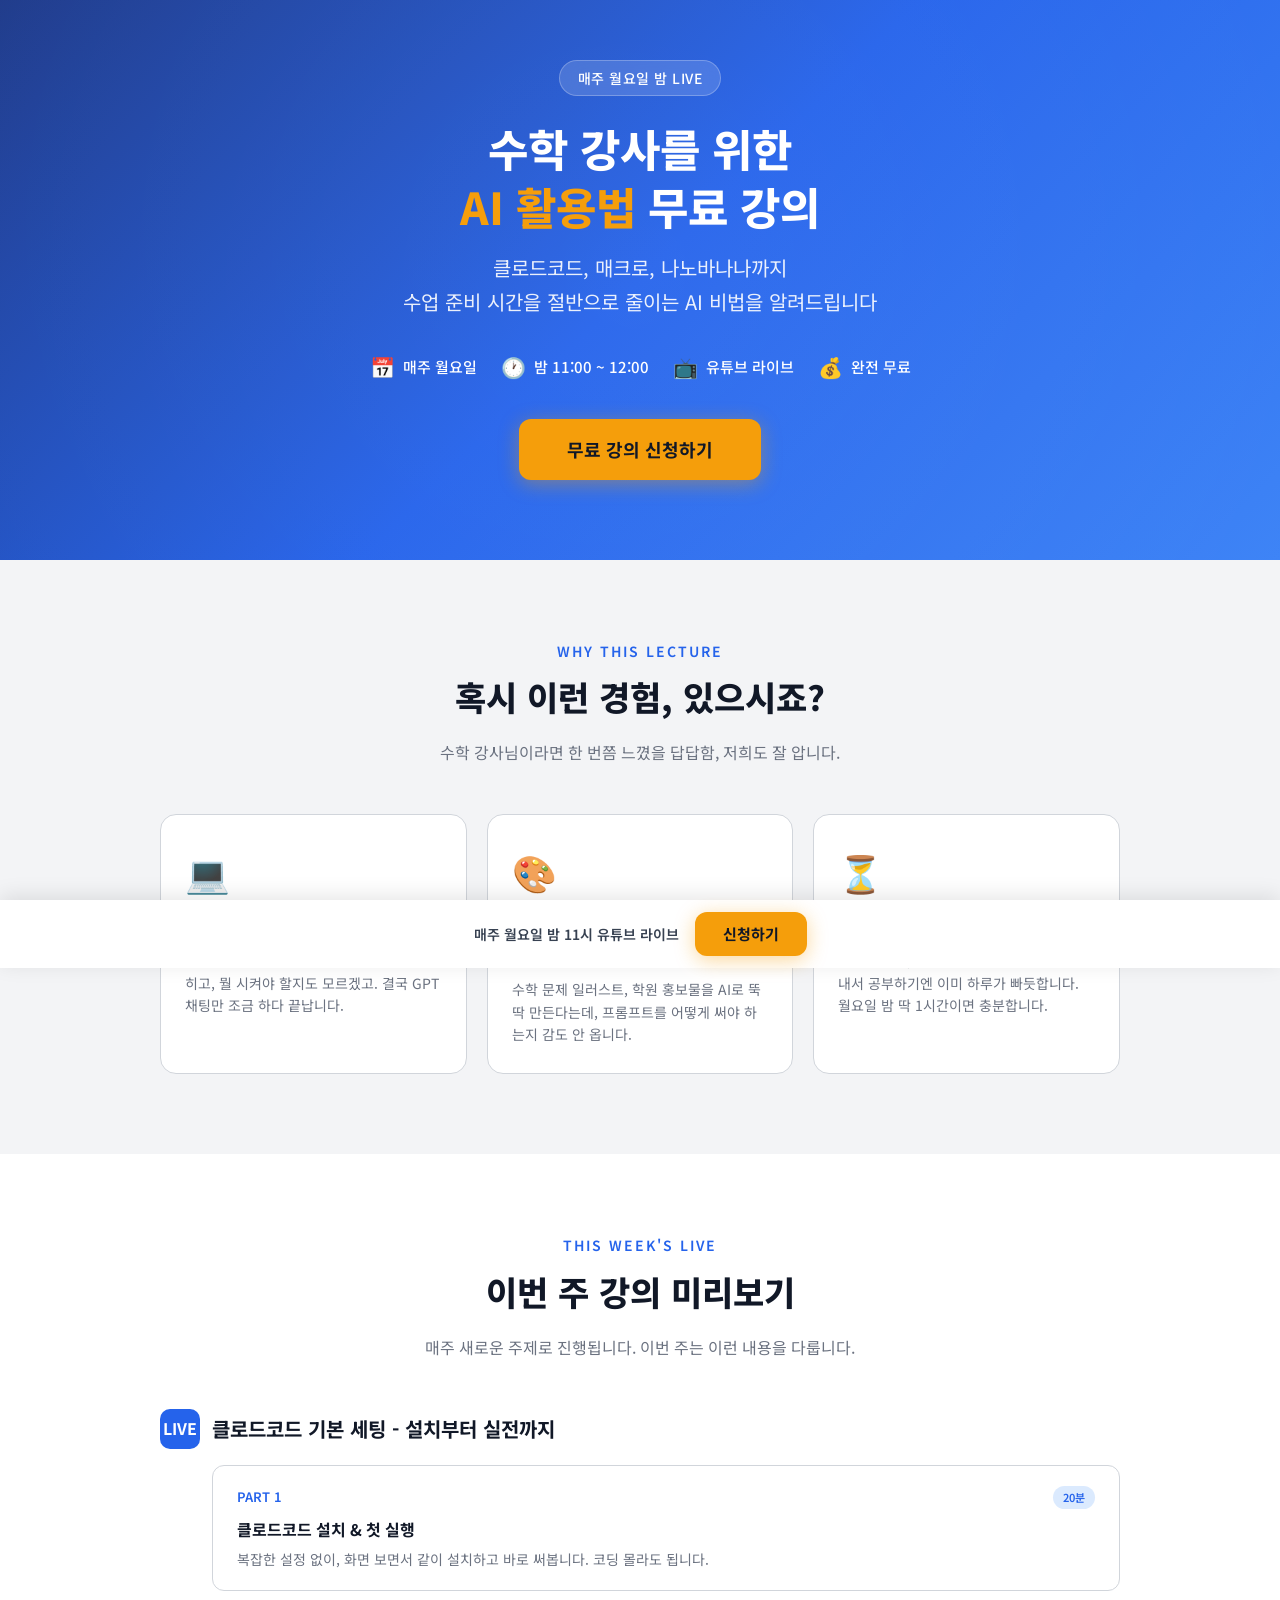
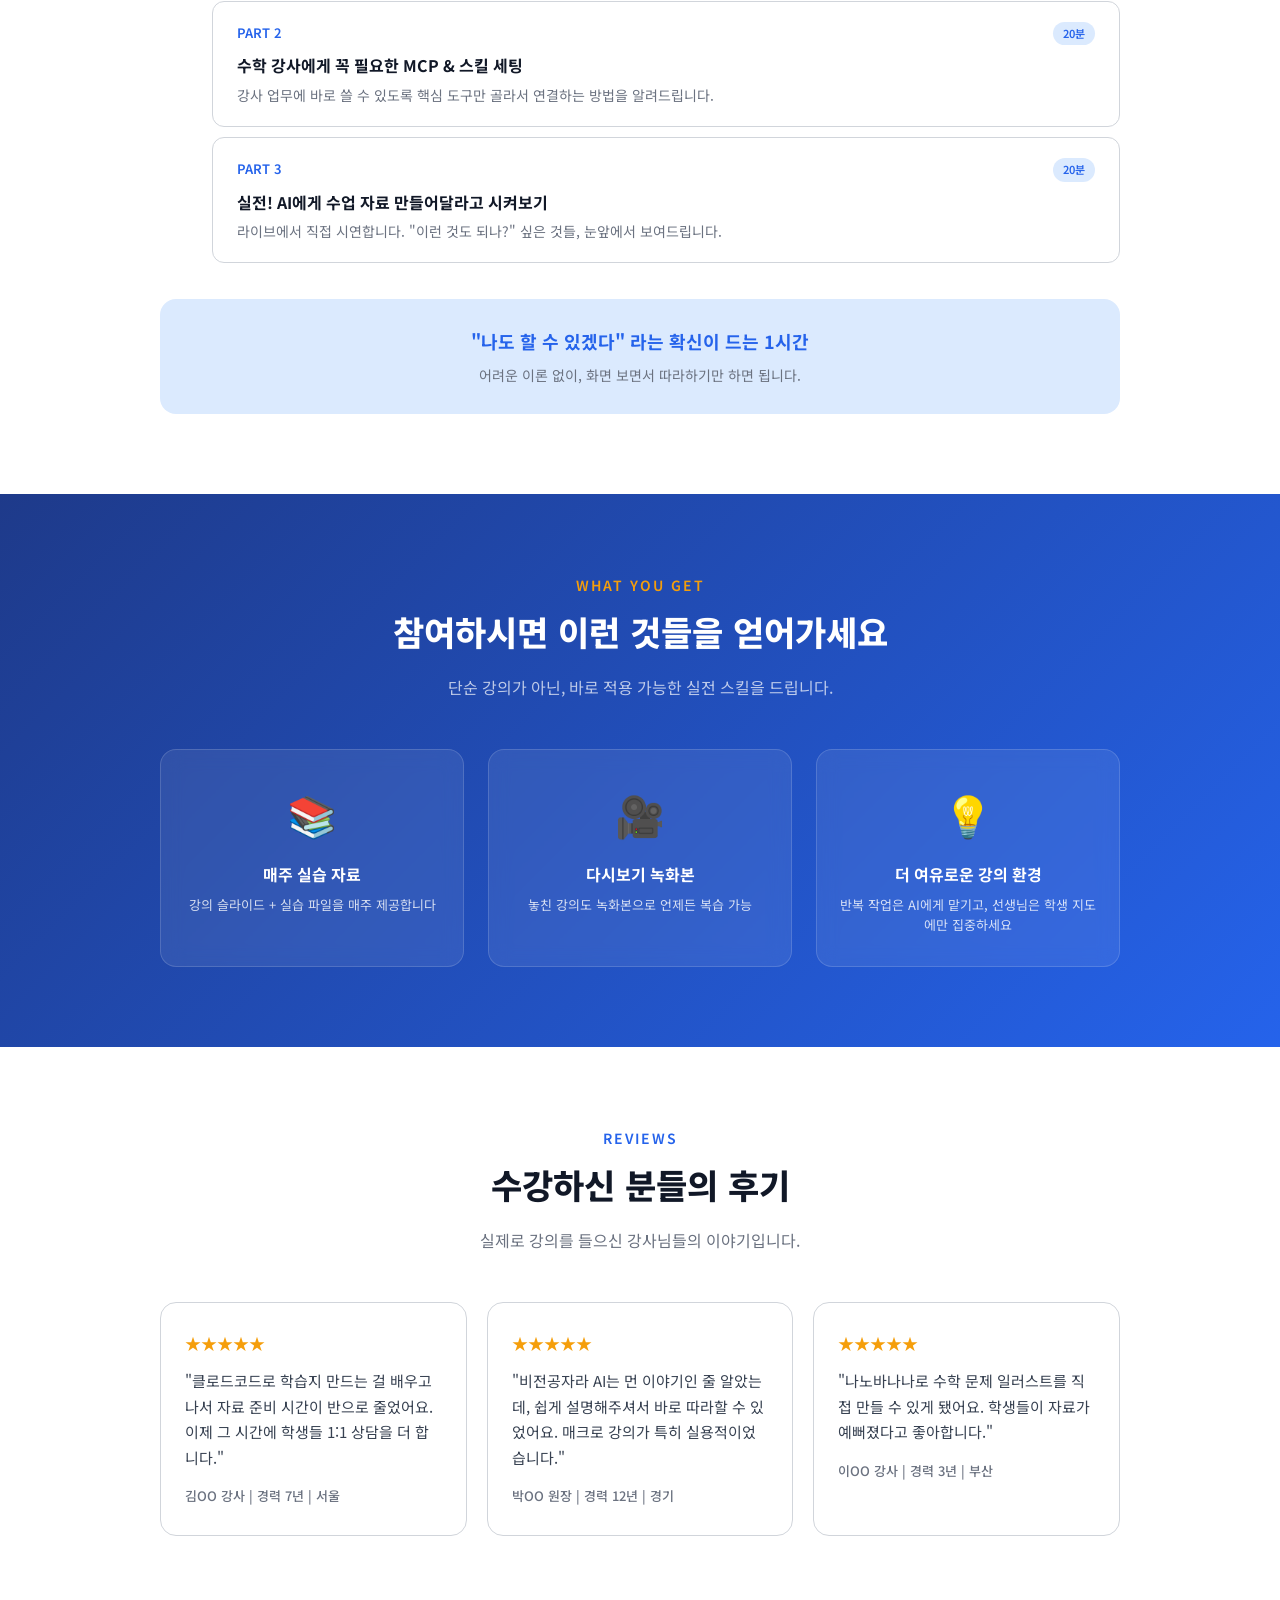
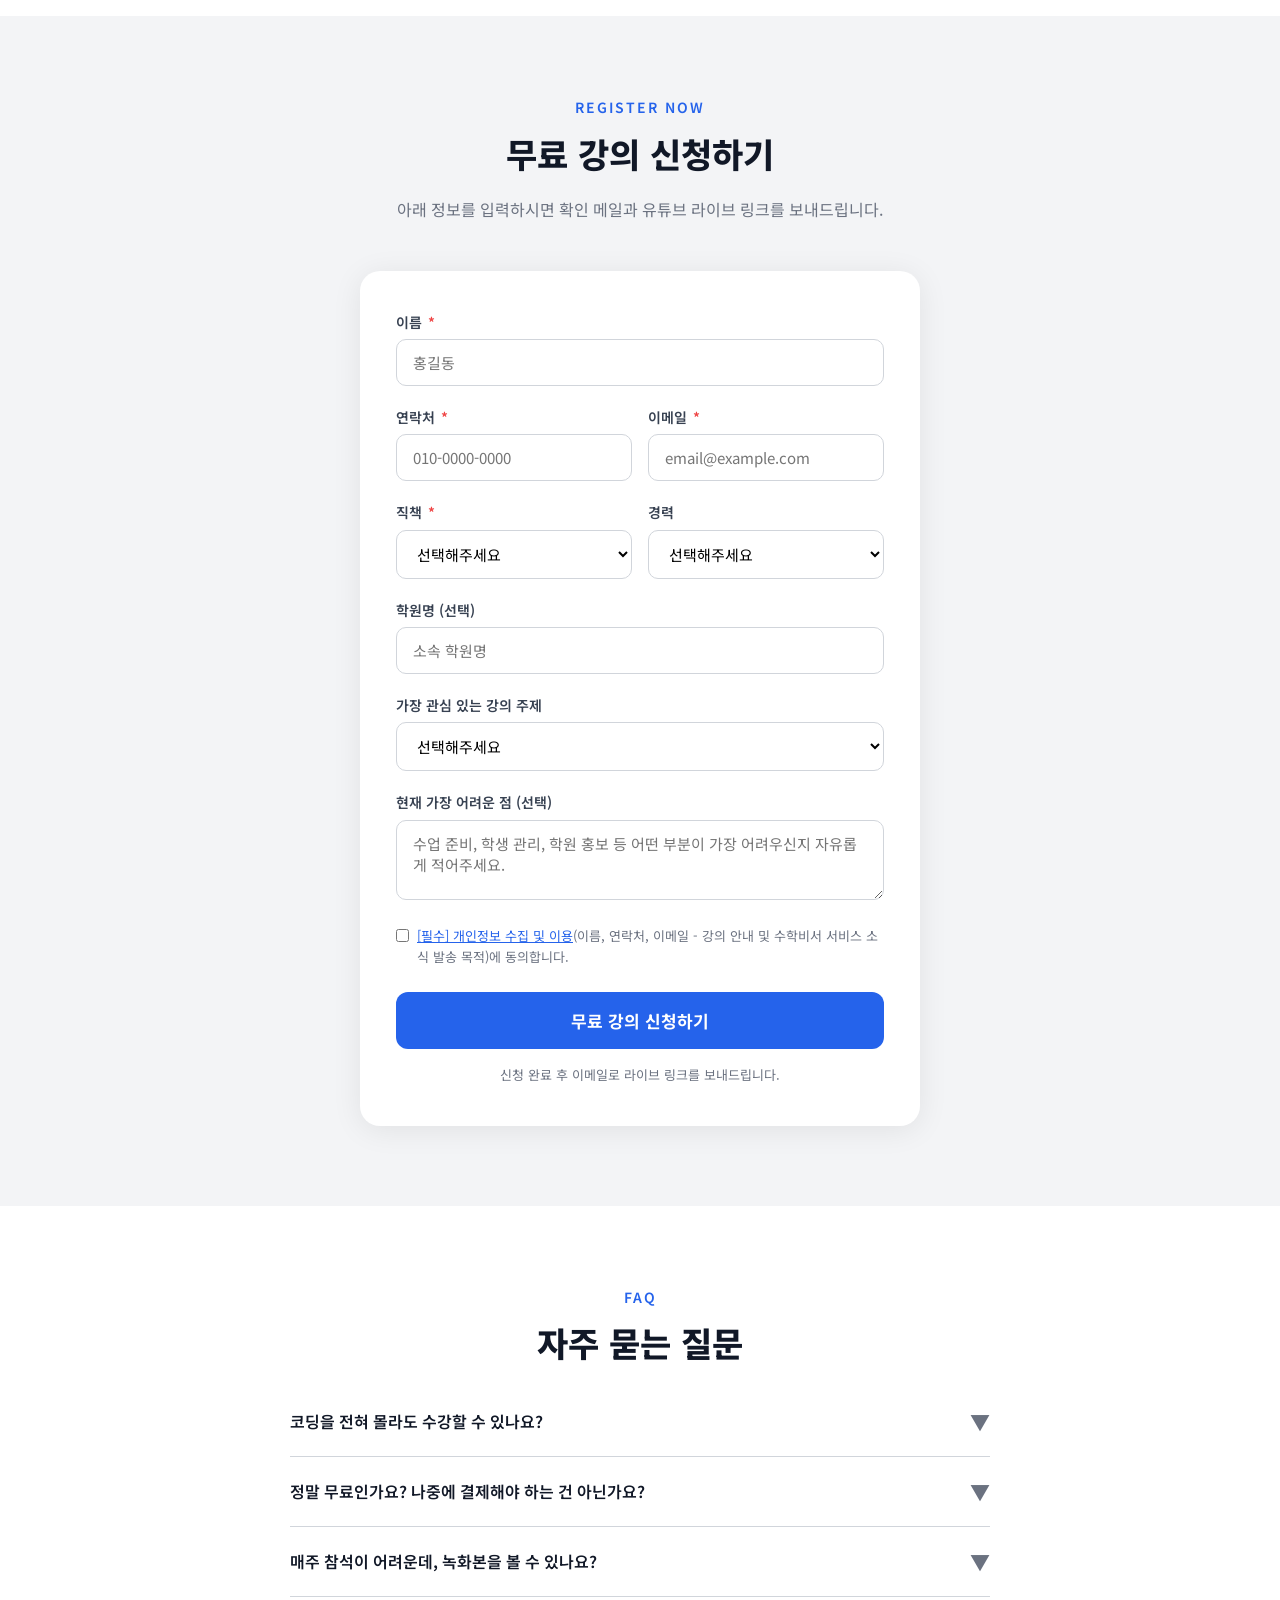
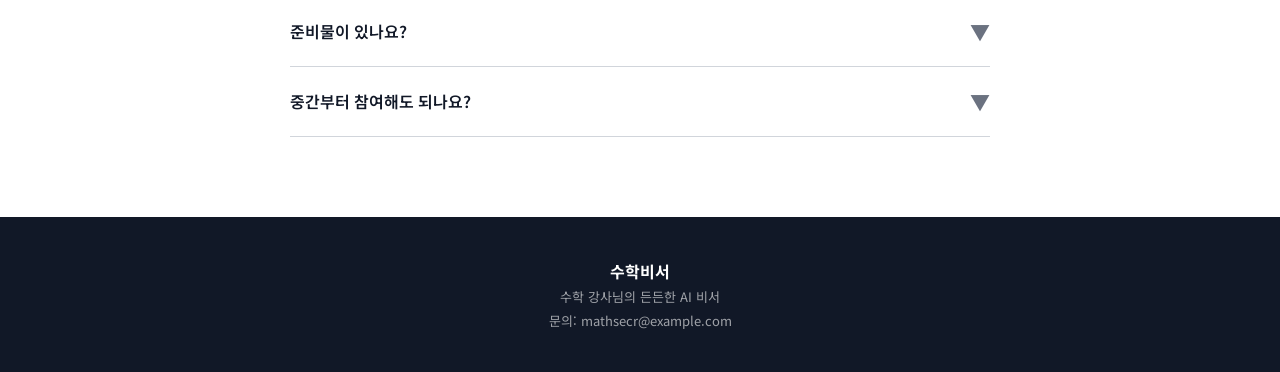
==== commit ce103dd0: "페인포인트 3개로 축소, 베네핏 섹션 정리 - 페인포인트: 매크로 항목 삭제 (3개로 축소) - 베네핏: 강사 네트워킹, 얼리어답터 삭제 - 베네핏: AI로 여유로운 강의 환경 항" ====
--- a/index.html
+++ b/index.html
@@ -82,11 +82,6 @@
           <p>"AI로 뭐든 만들 수 있다던데?" 설치부터 막히고, 뭘 시켜야 할지도 모르겠고. 결국 GPT 채팅만 조금 하다 끝납니다.</p>
         </div>
         <div class="pain-card">
-          <div class="pain-icon">&#9881;</div>
-          <h3>매크로? 나는 코딩을 모르는데</h3>
-          <p>빠른정답, 오답노트 자동화가 된다는데, 엑셀 매크로는커녕 코딩이라는 단어만 들어도 벽을 느낍니다.</p>
-        </div>
-        <div class="pain-card">
           <div class="pain-icon">&#127912;</div>
           <h3>나노바나나로 이미지를 만든다고?</h3>
           <p>수학 문제 일러스트, 학원 홍보물을 AI로 뚝딱 만든다는데, 프롬프트를 어떻게 써야 하는지 감도 안 옵니다.</p>
@@ -167,14 +162,9 @@
           <p>놓친 강의도 녹화본으로 언제든 복습 가능</p>
         </div>
         <div class="benefit-card">
-          <div class="benefit-icon">&#129309;</div>
-          <h3>강사 네트워킹</h3>
-          <p>같은 고민을 가진 수학 강사들과 네트워크 형성</p>
-        </div>
-        <div class="benefit-card">
-          <div class="benefit-icon">&#127873;</div>
-          <h3>수학비서 얼리어답터</h3>
-          <p>수학비서 서비스 우선 초대 + 특별 할인 혜택</p>
+          <div class="benefit-icon">&#128161;</div>
+          <h3>더 여유로운 강의 환경</h3>
+          <p>반복 작업은 AI에게 맡기고, 선생님은 학생 지도에만 집중하세요</p>
         </div>
       </div>
     </div>
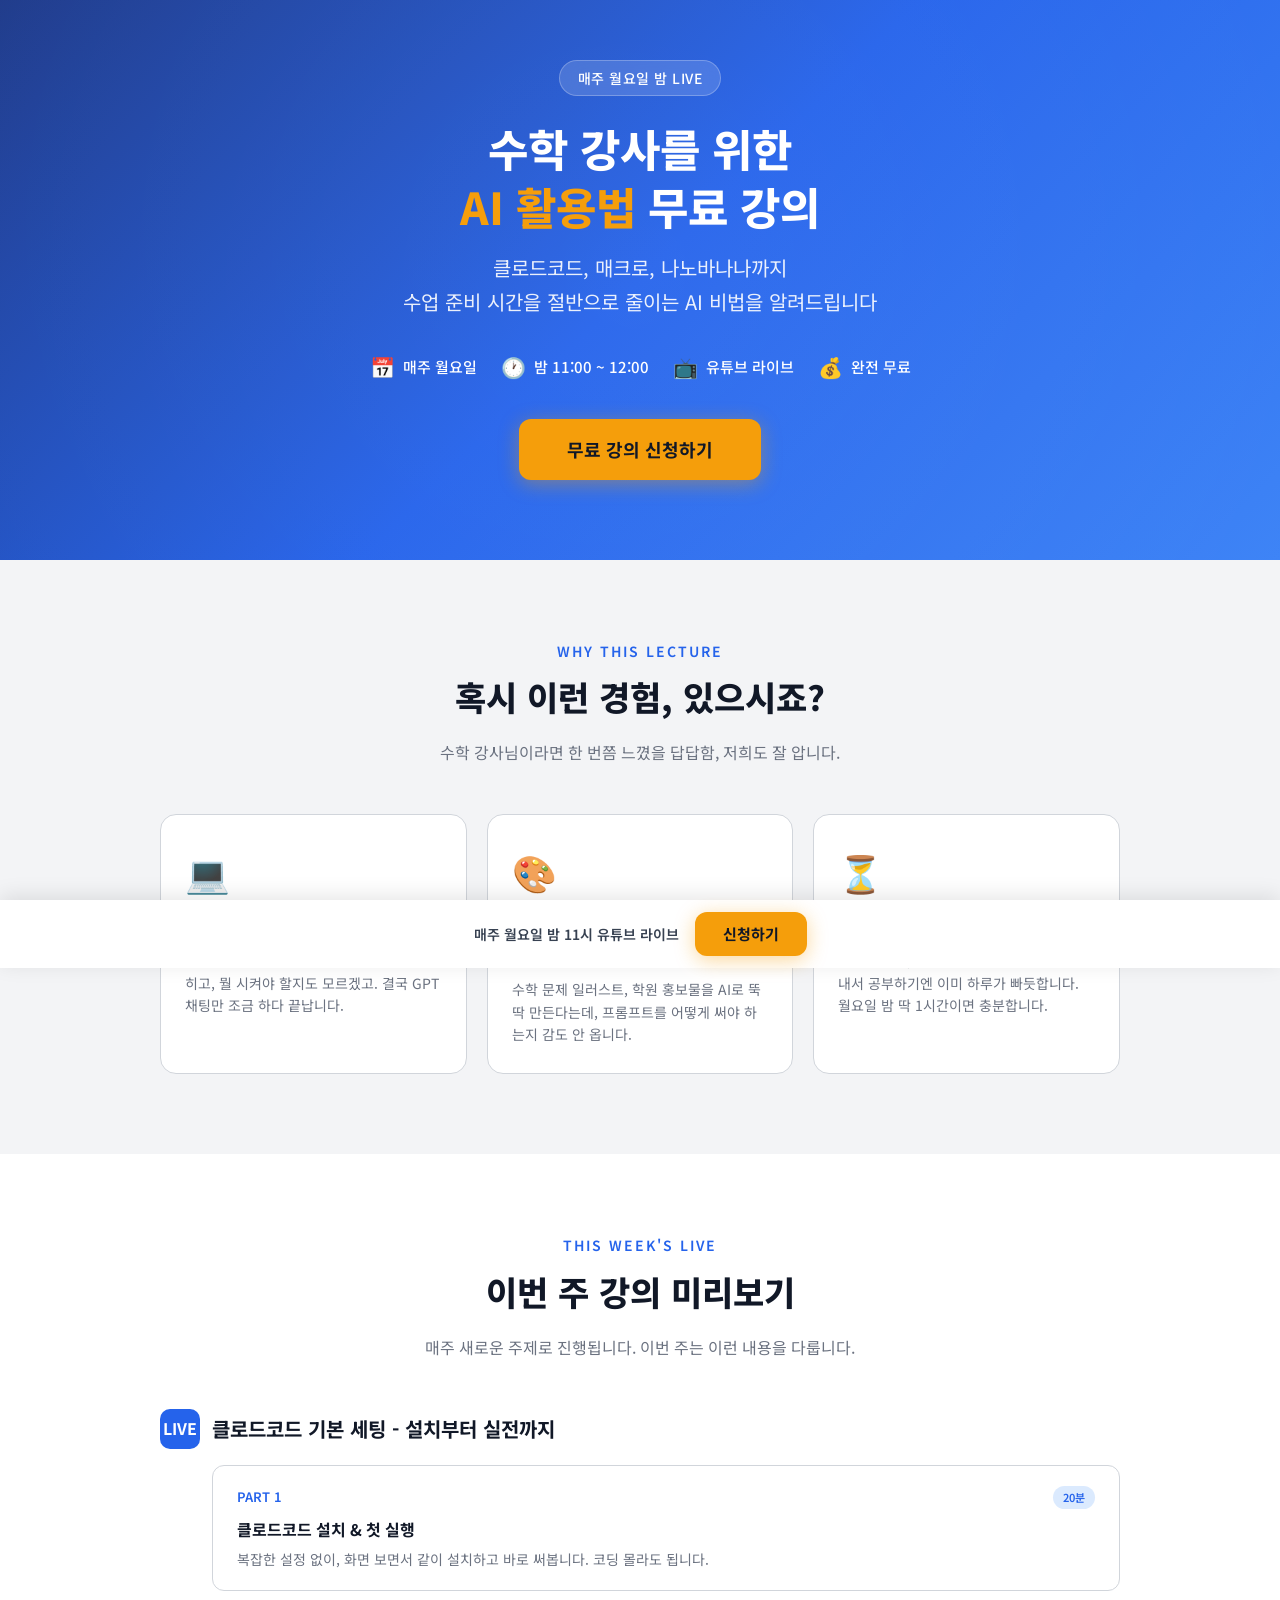
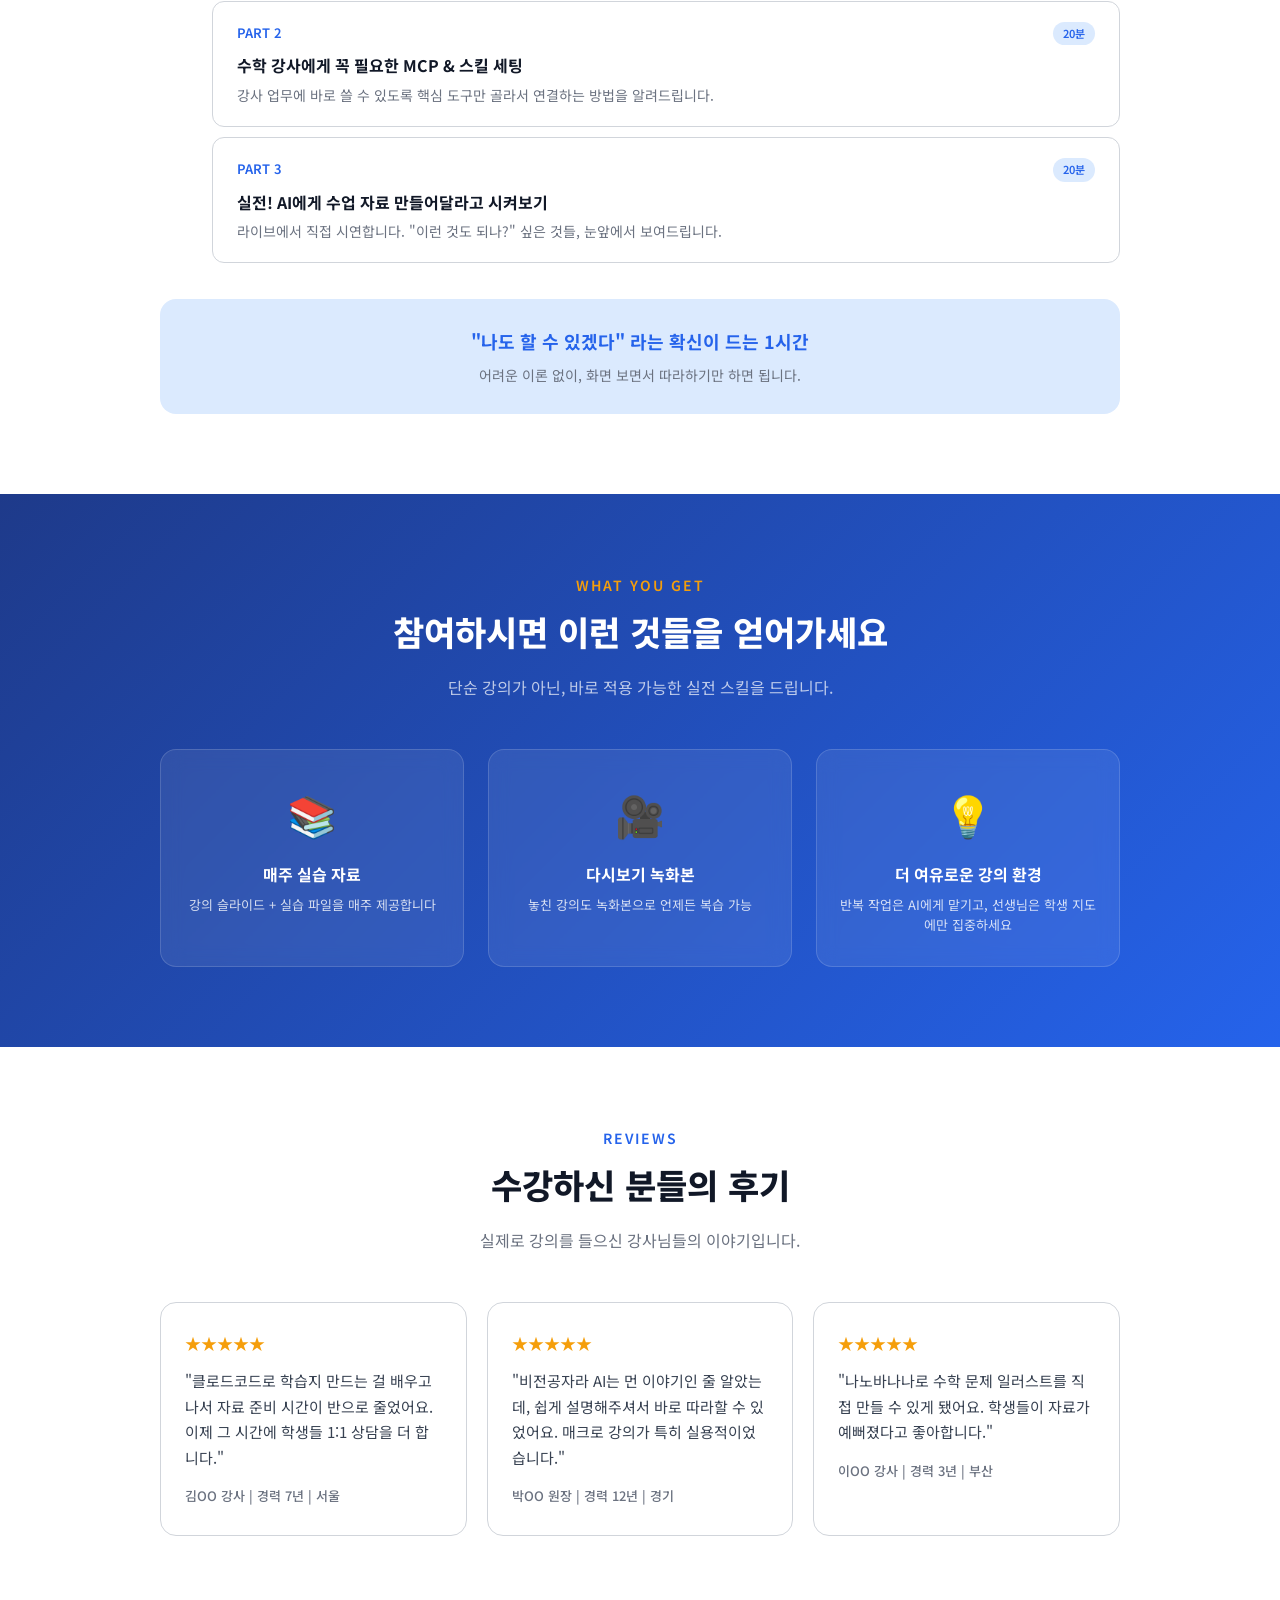
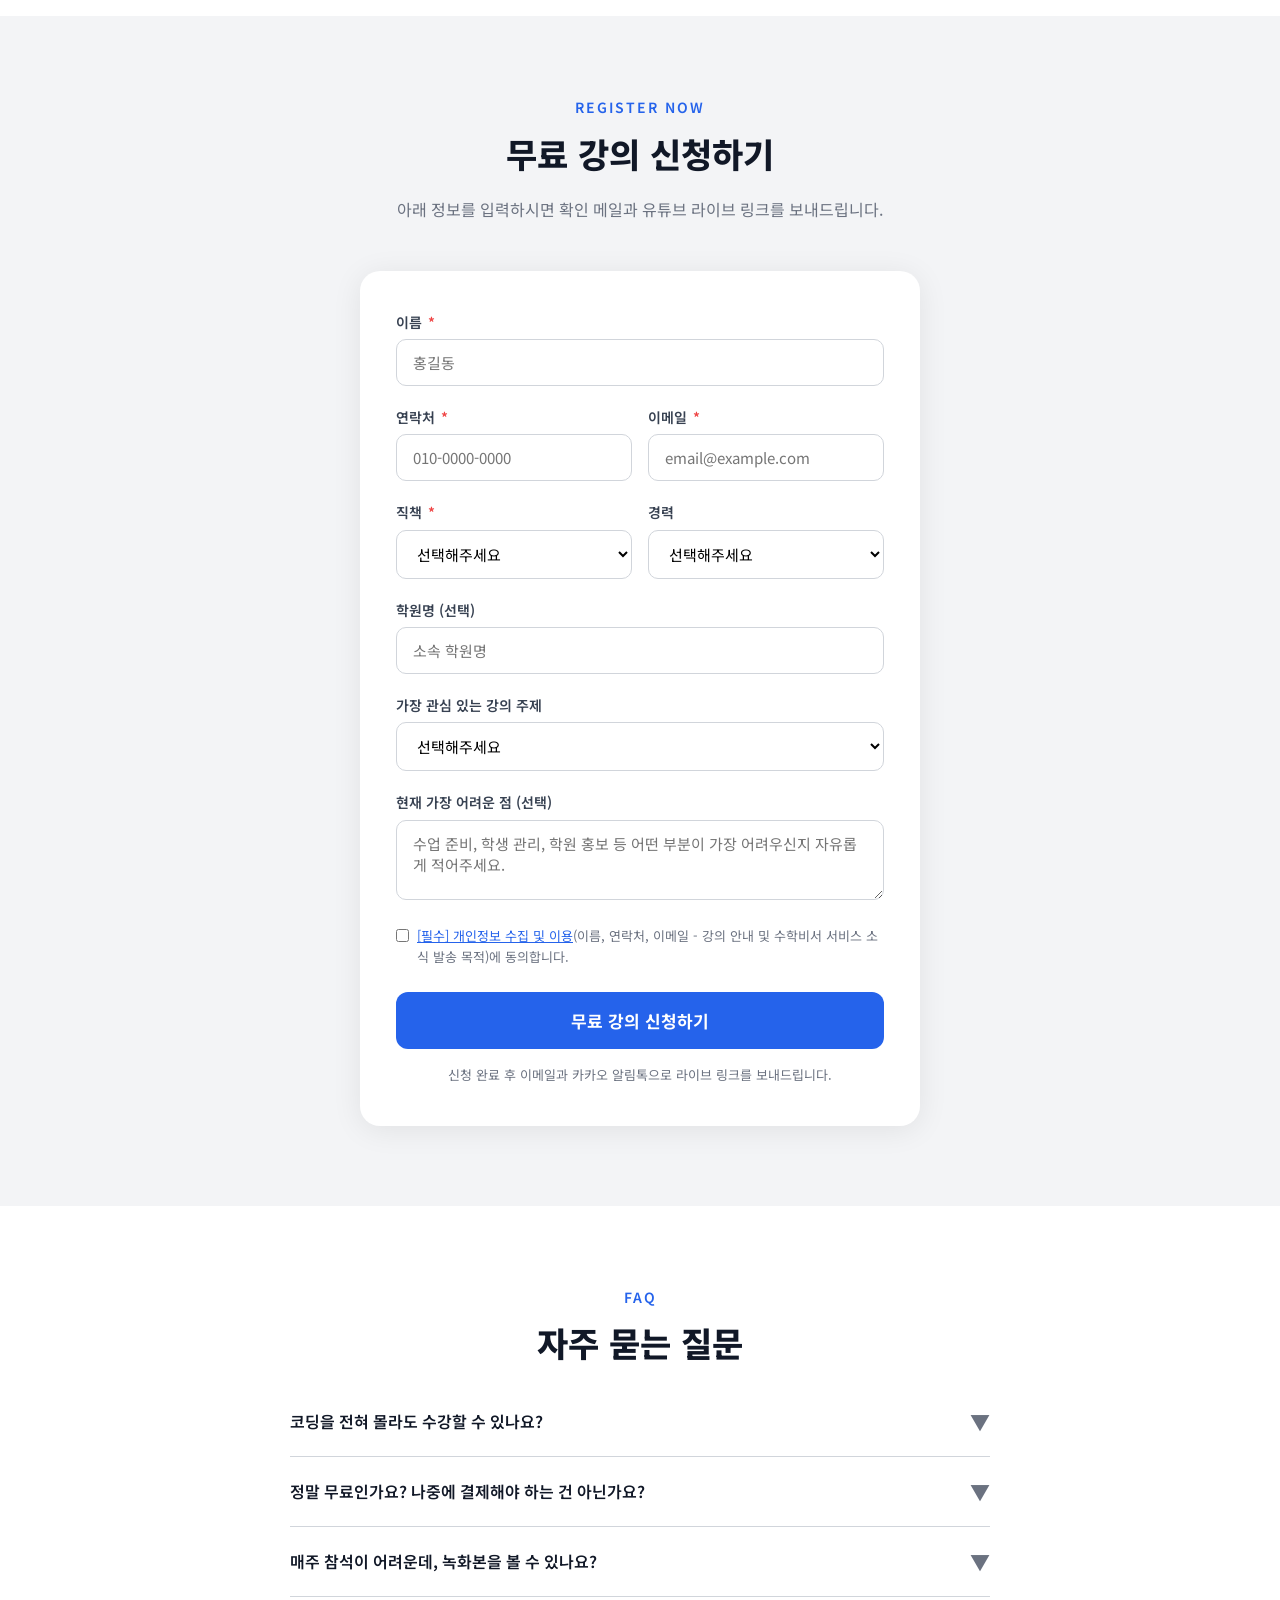
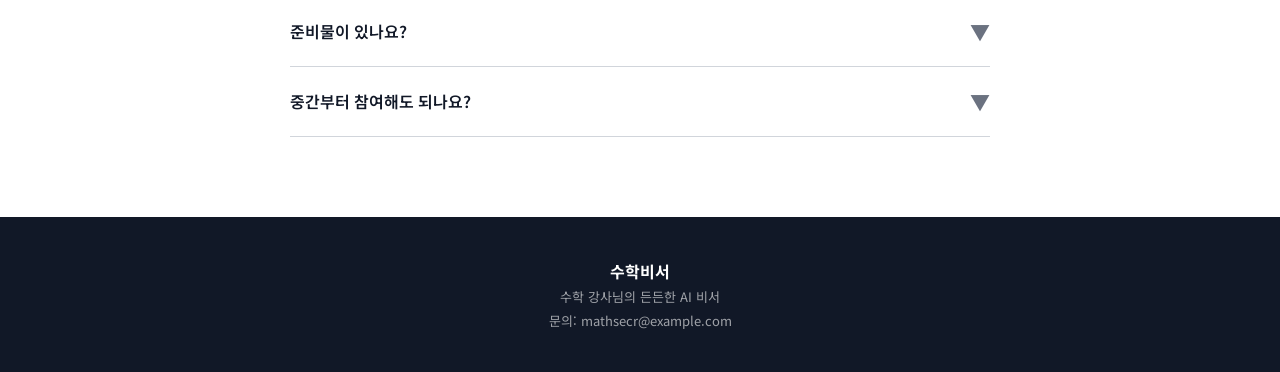
==== commit c4374972: "신청폼 안내 문구에 카카오 알림톡 추가 Co-Authored-By: Claude Opus 4.6 (1M context) <noreply@anthropic.com>" ====
--- a/index.html
+++ b/index.html
@@ -267,7 +267,7 @@
           </div>
 
           <button type="submit" class="submit-btn" id="submitBtn">무료 강의 신청하기</button>
-          <p class="form-note">신청 완료 후 이메일로 라이브 링크를 보내드립니다.</p>
+          <p class="form-note">신청 완료 후 이메일과 카카오 알림톡으로 라이브 링크를 보내드립니다.</p>
         </form>
       </div>
     </div>
